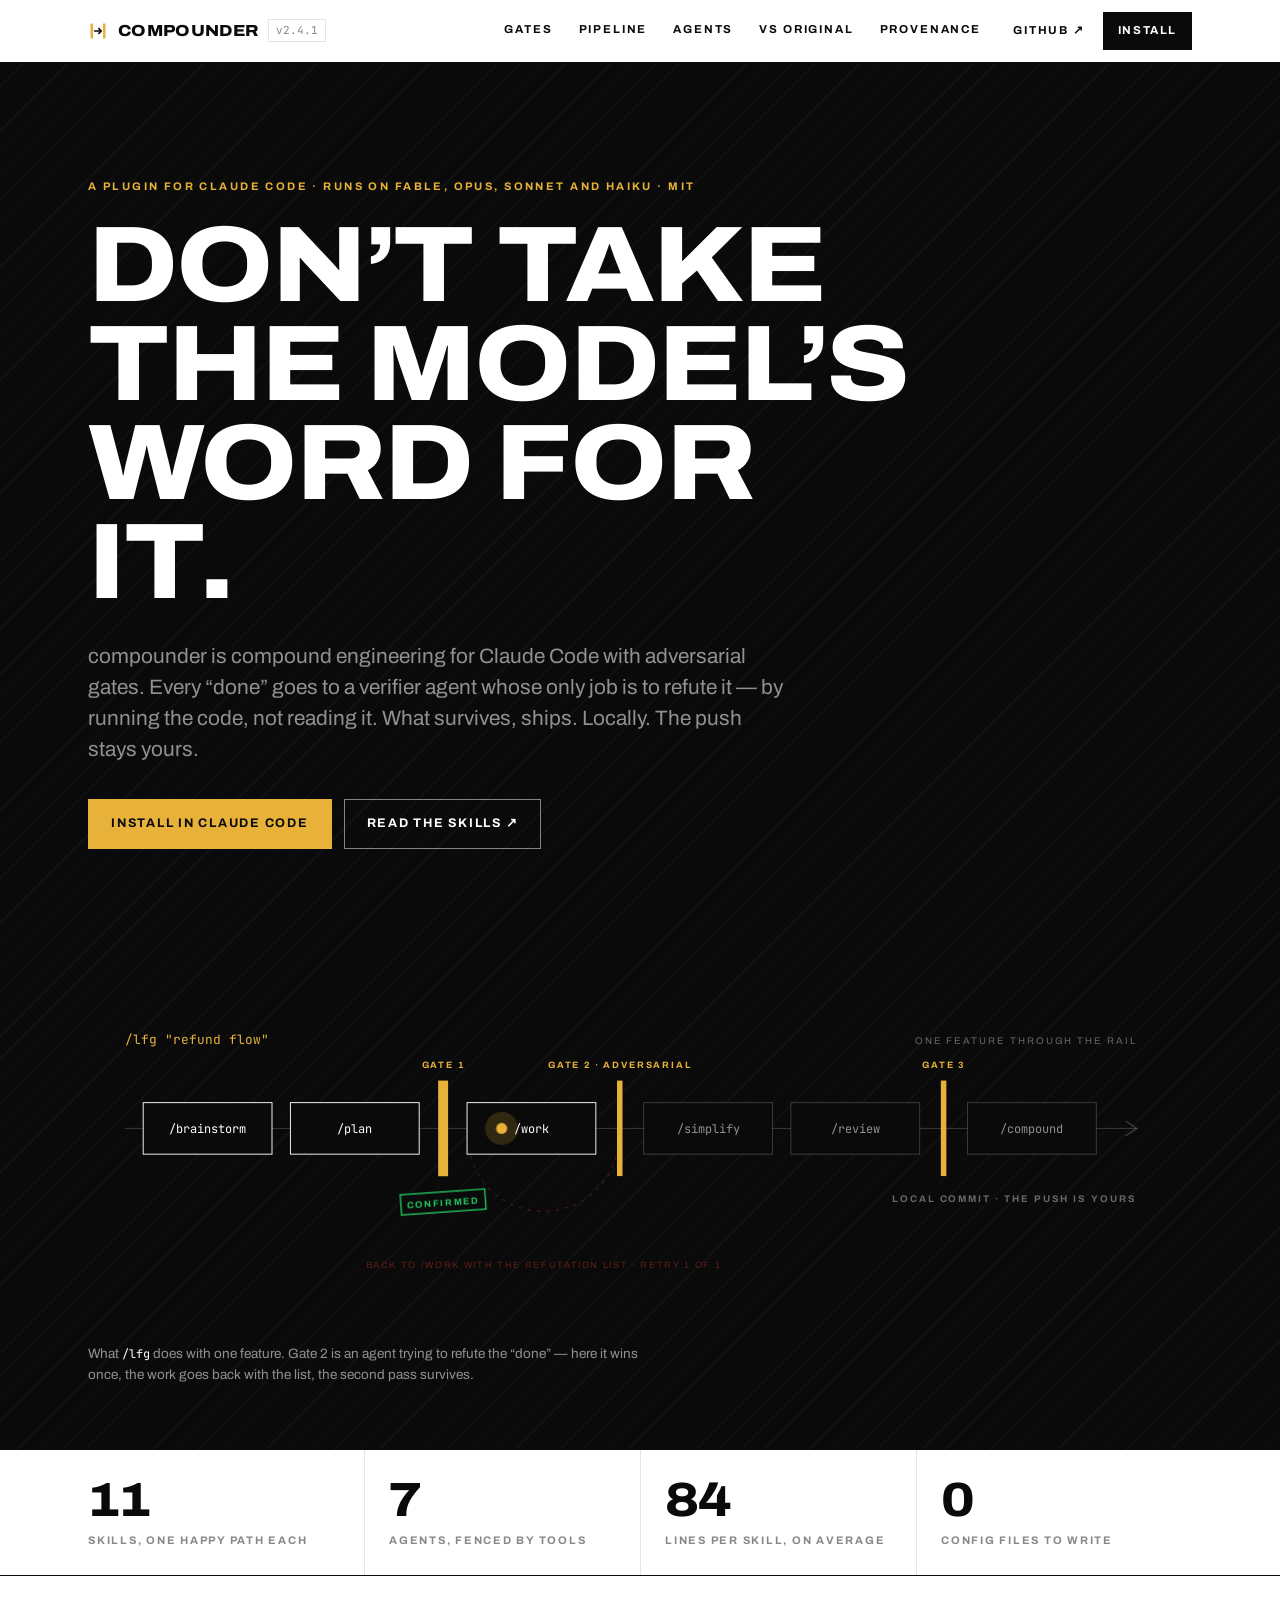
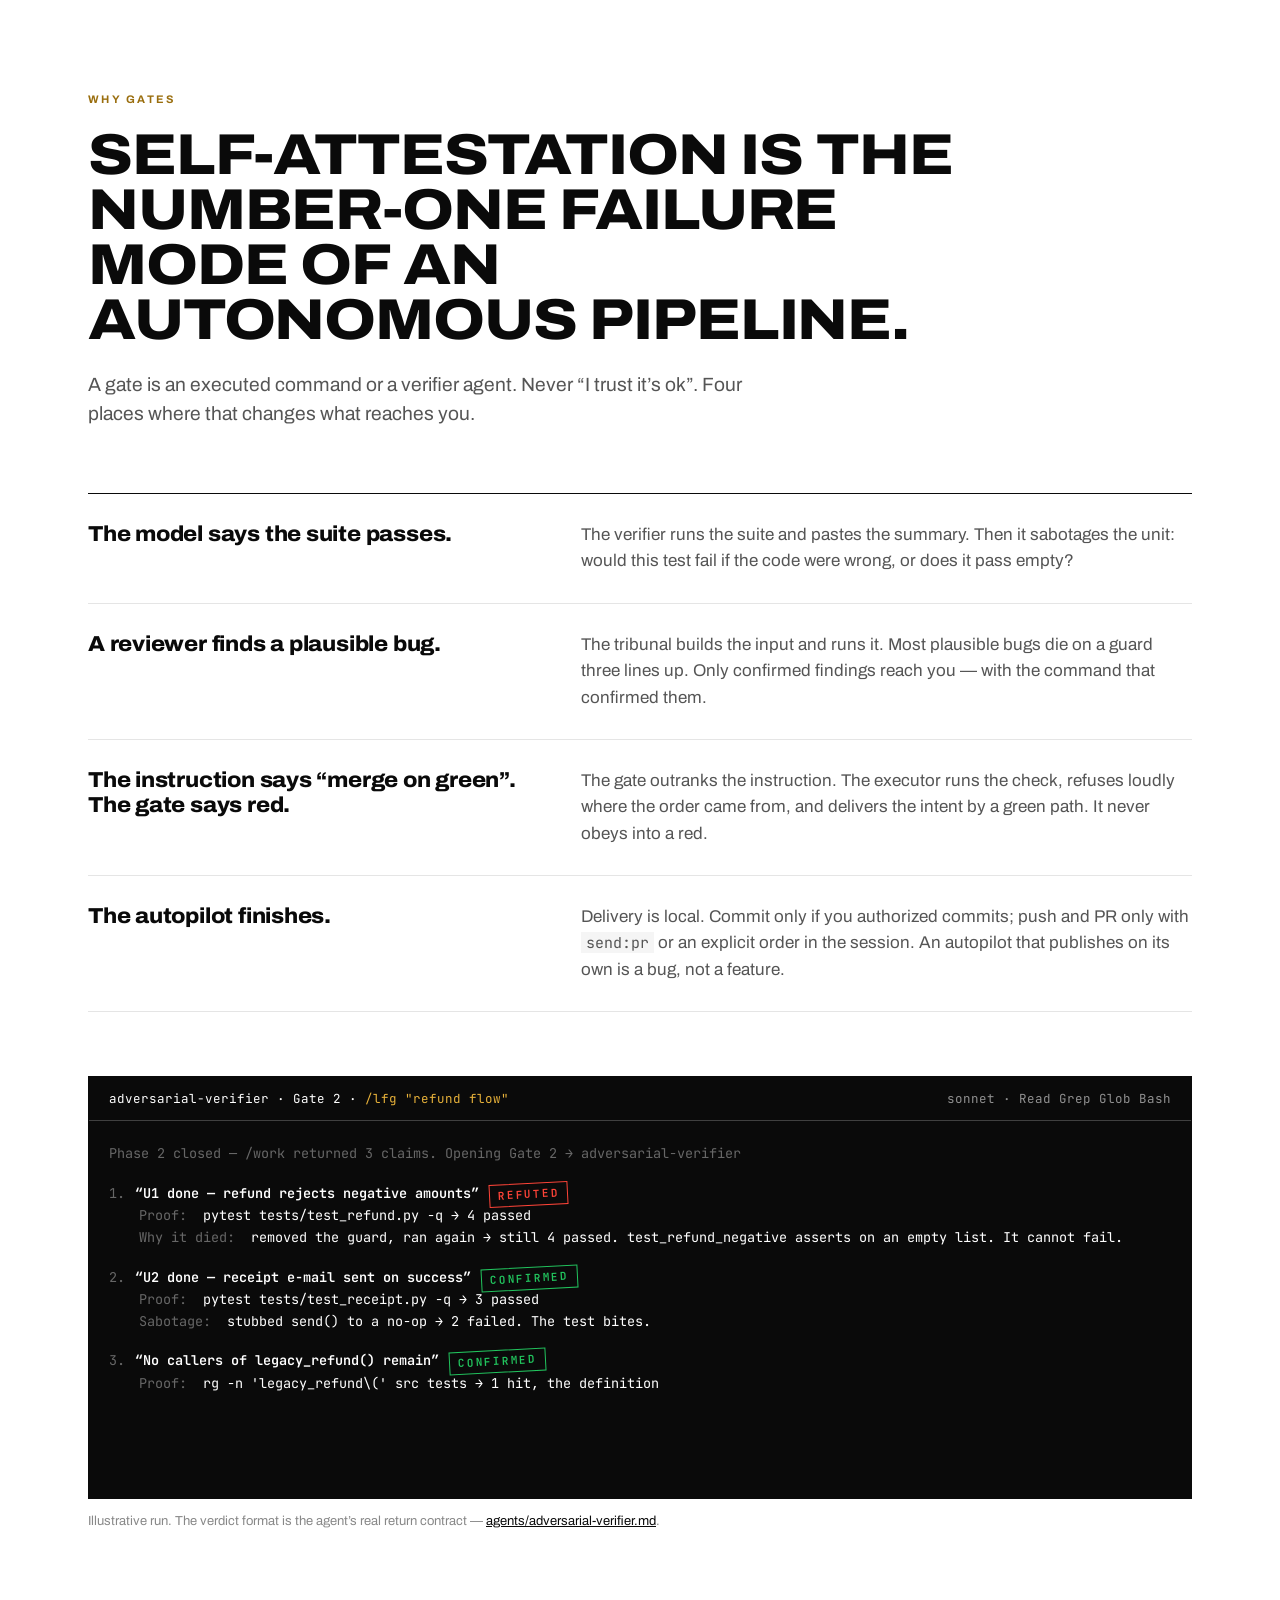
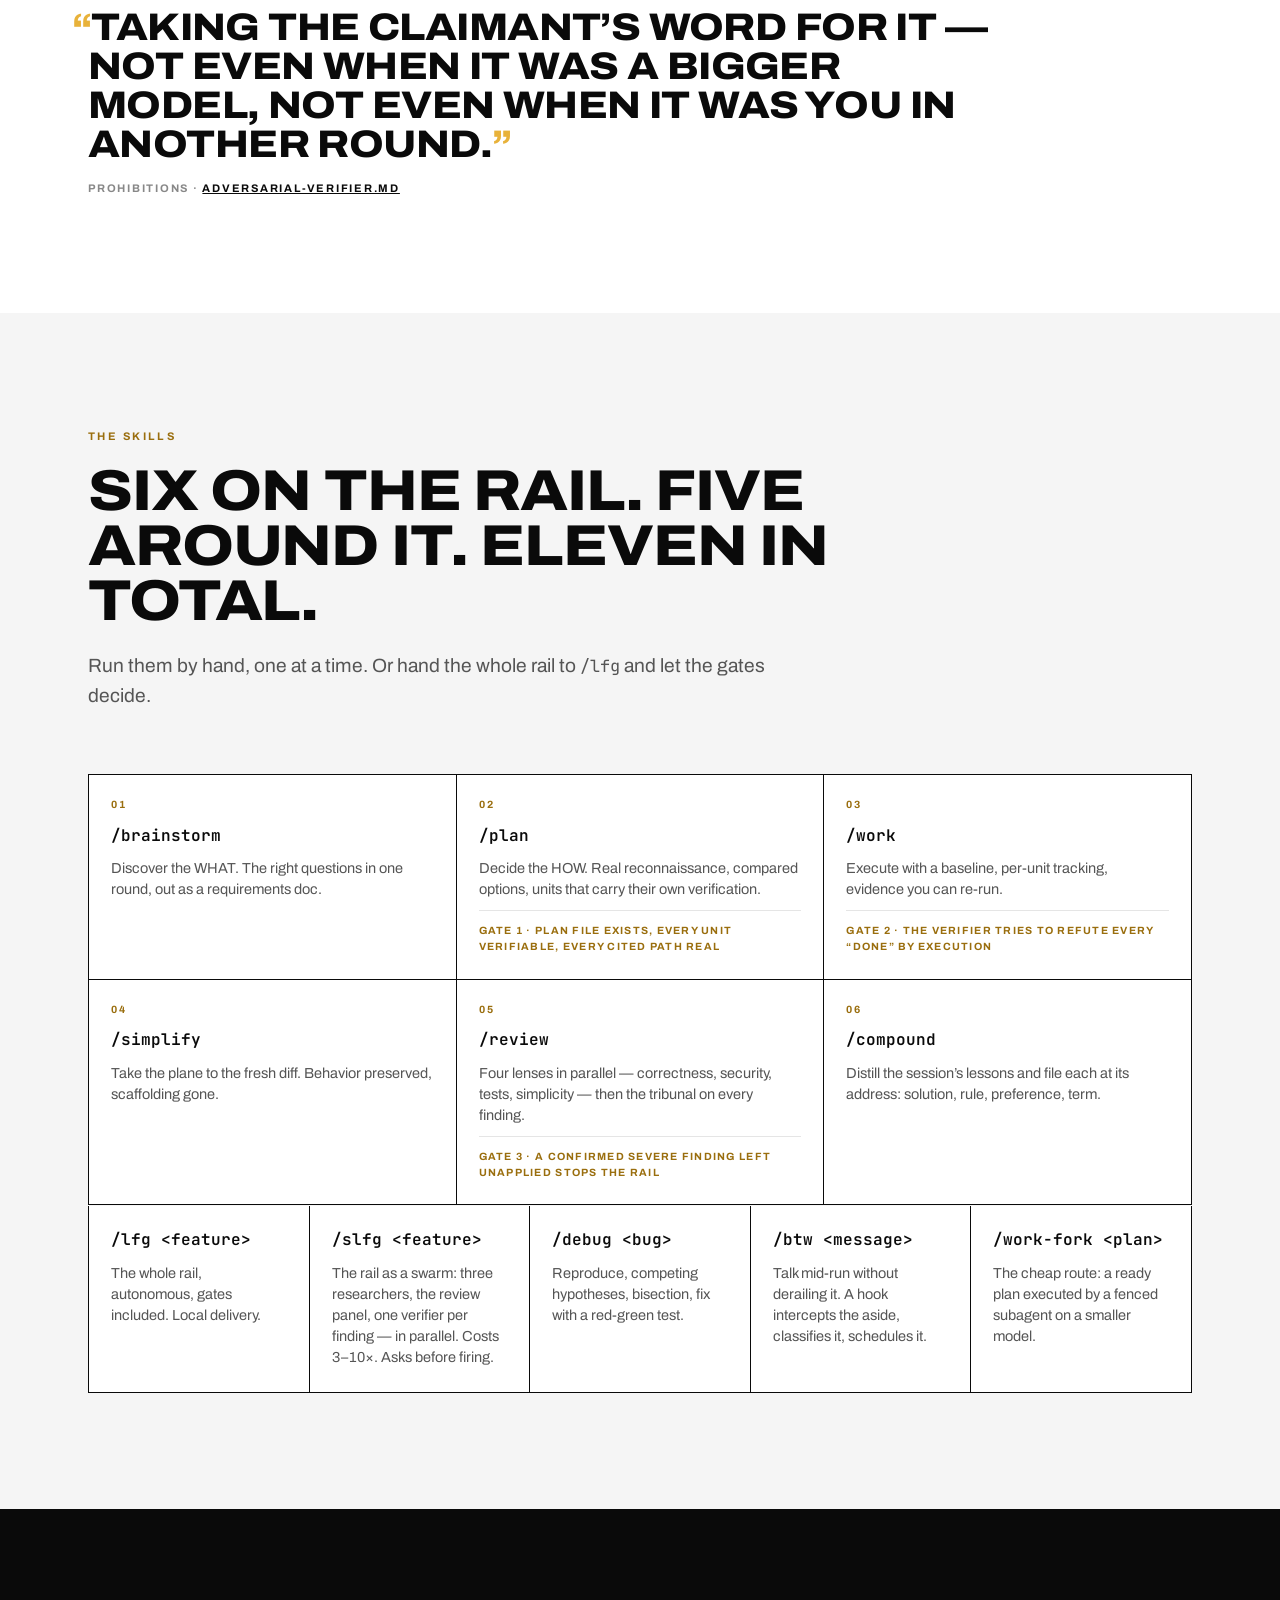
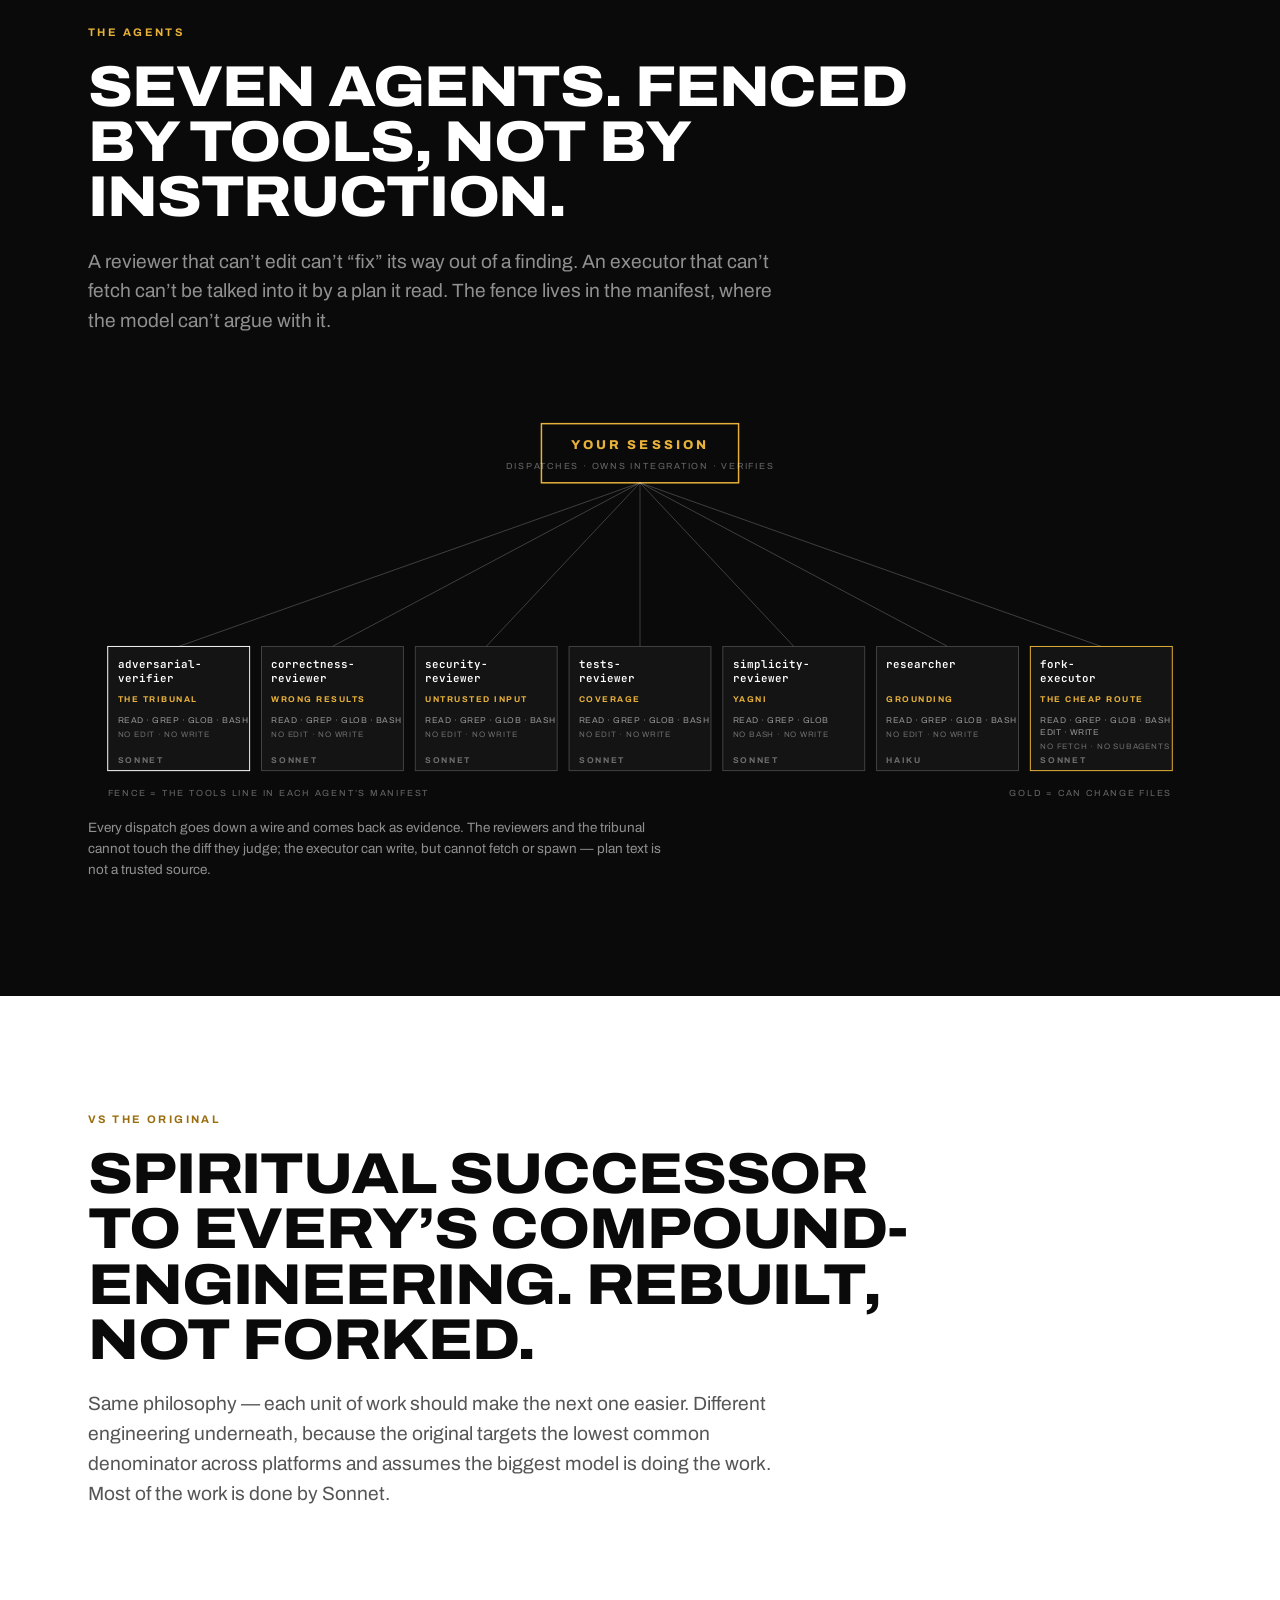
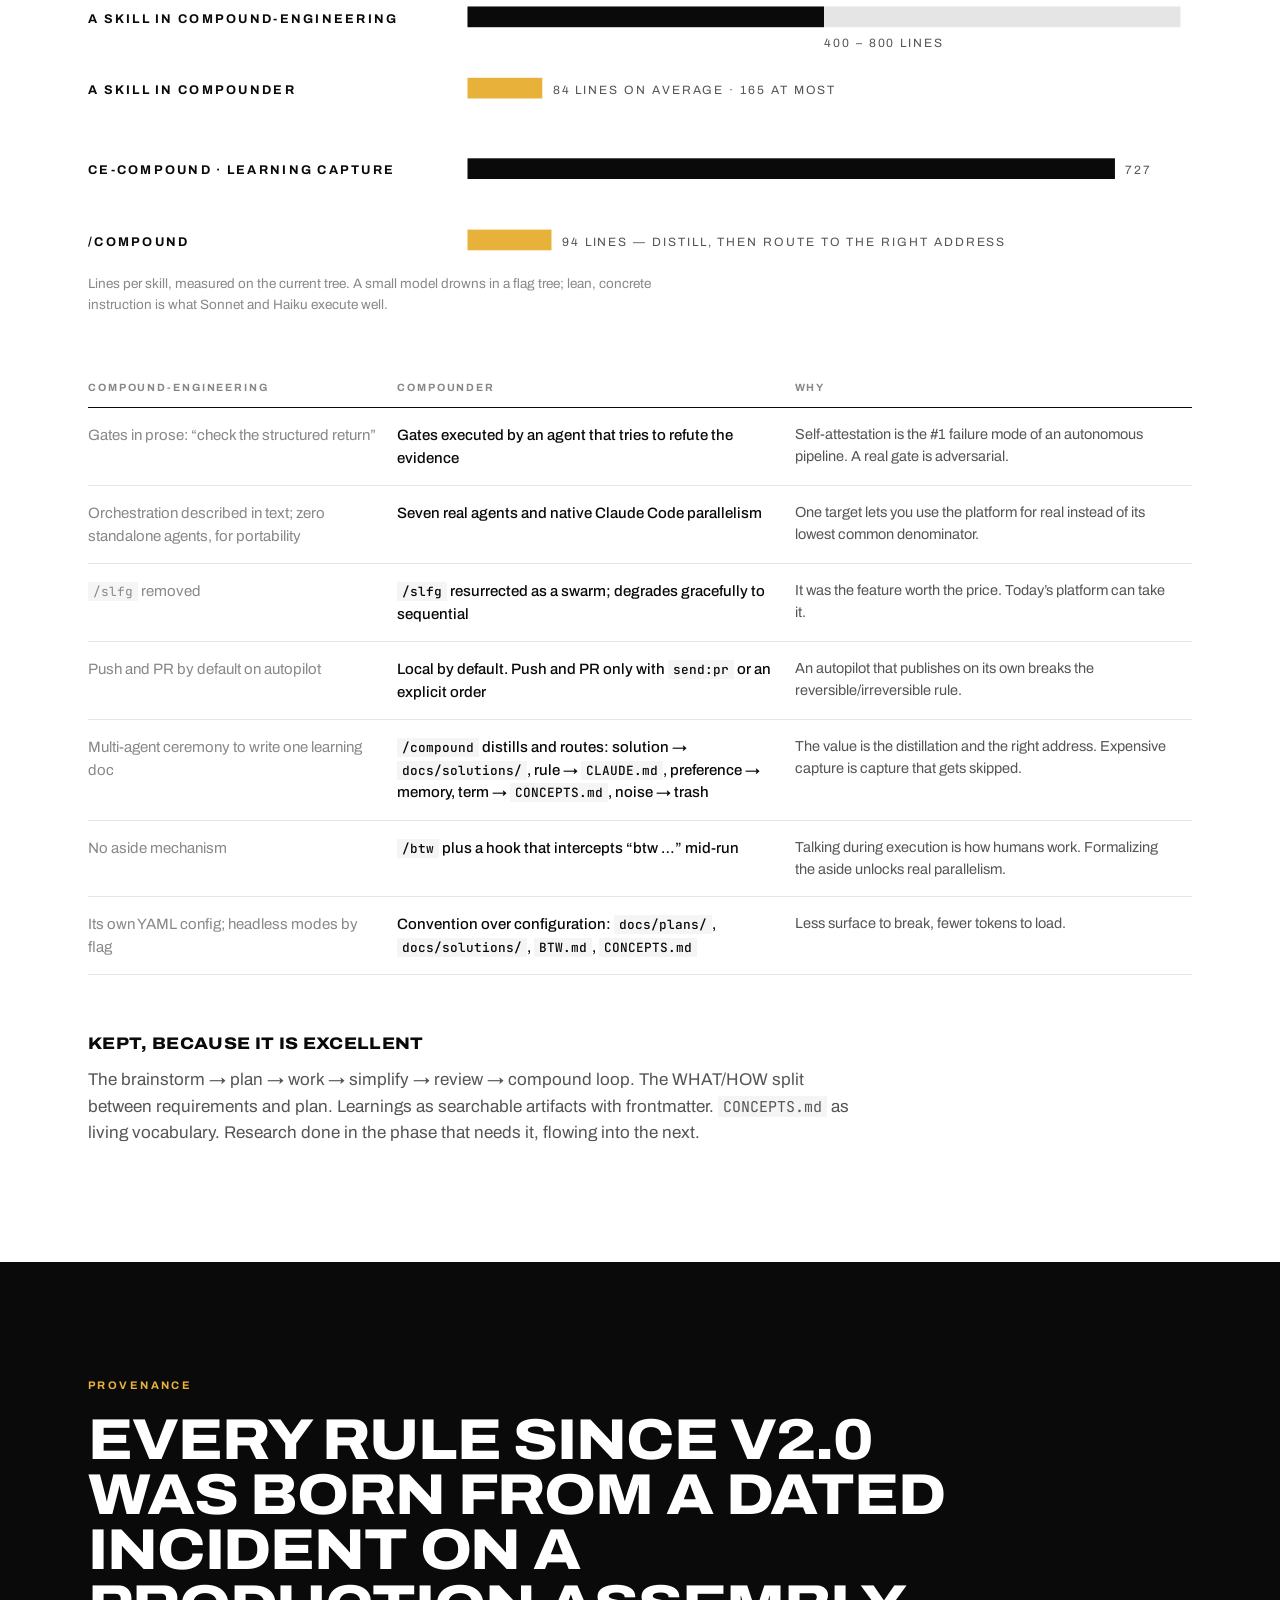
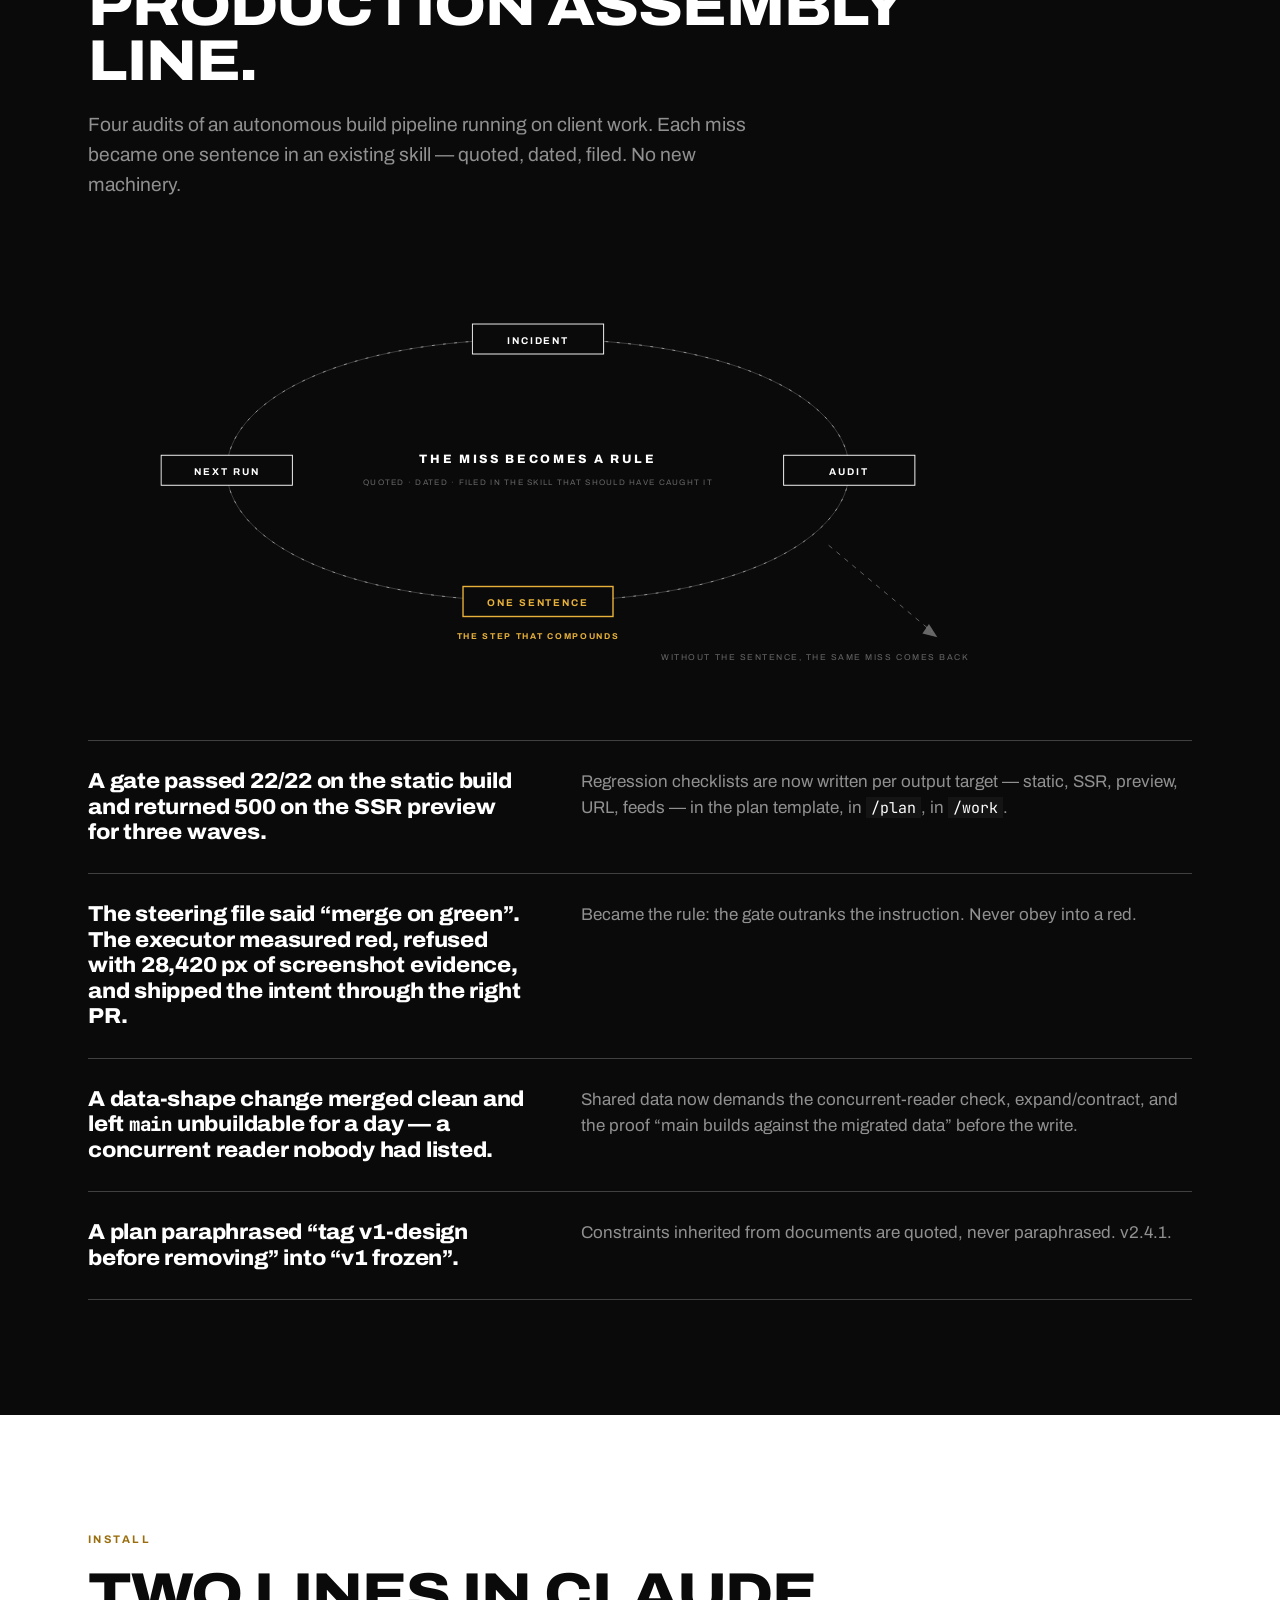
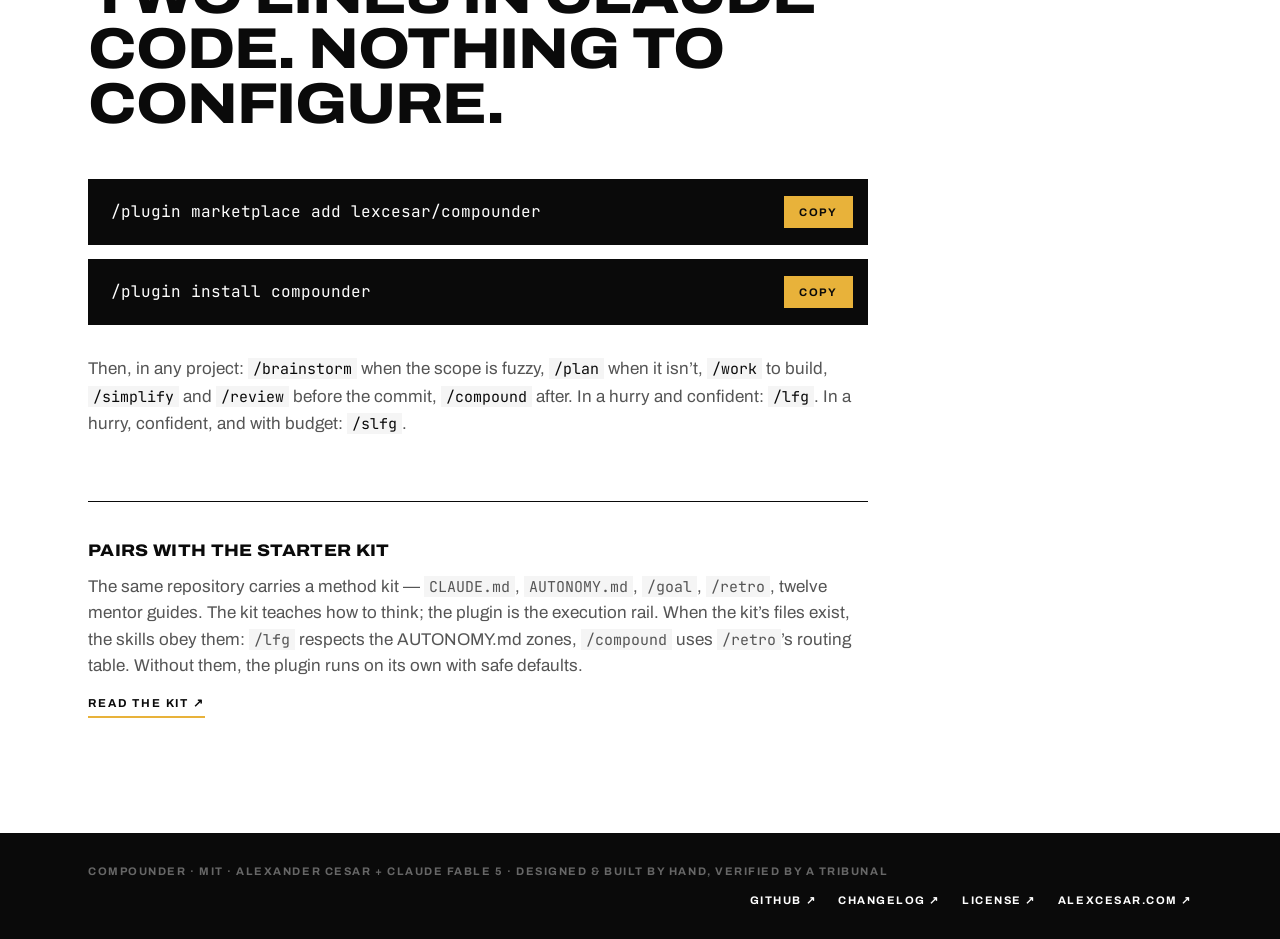
==== site/index.html @ e66ef158 "feat(site): redesign — black/white/gold, animated SVG diagrams, the loop-back as signature New direc" ====
<!doctype html>
<html lang="en">
<head>
<meta charset="utf-8">
<meta name="viewport" content="width=device-width, initial-scale=1">
<title>compounder — compound engineering for Claude Code, with adversarial gates</title>
<meta name="description" content="A Claude Code plugin: the brainstorm → plan → work → simplify → review → compound pipeline where every “done” is cross-examined by a verifier agent that runs the code instead of reading it. Local by default. MIT.">
<link rel="canonical" href="https://lexcesar.github.io/compounder/">
<meta property="og:type" content="website">
<meta property="og:site_name" content="compounder">
<meta property="og:title" content="compounder — don’t take the model’s word for it">
<meta property="og:description" content="Compound engineering for Claude Code with adversarial gates. 11 lean skills, 7 fenced agents, local delivery by default.">
<meta property="og:image" content="https://lexcesar.github.io/compounder/og.png">
<meta property="og:image:width" content="1200">
<meta property="og:image:height" content="630">
<meta property="og:url" content="https://lexcesar.github.io/compounder/">
<meta name="twitter:card" content="summary_large_image">
<meta name="theme-color" content="#0a0a0a">
<link rel="icon" href="favicon.svg" type="image/svg+xml">
<link rel="preconnect" href="https://fonts.googleapis.com">
<link rel="preconnect" href="https://fonts.gstatic.com" crossorigin>
<link href="https://fonts.googleapis.com/css2?family=Archivo:ital,wdth,wght@0,62..125,100..900;1,62..125,100..900&family=JetBrains+Mono:wght@400;600&display=swap" rel="stylesheet">
<link rel="stylesheet" href="style.css">
</head>
<body>
<a class="skip" href="#main">Skip to content</a>

<header class="nav">
	<div class="nav__inner">
		<a class="nav__brand" href="#top">
			<svg class="nav__mark" viewBox="0 0 24 24" aria-hidden="true"><rect x="3" y="3" width="3" height="18"/><rect x="18" y="3" width="3" height="18"/><path d="M8 12h8M13 9l3 3-3 3" fill="none" stroke="currentColor" stroke-width="2" stroke-linecap="round" stroke-linejoin="round"/></svg>
			compounder<span class="nav__version">v2.4.1</span>
		</a>
		<nav class="nav__links" aria-label="Sections">
			<a href="#gates">Gates</a>
			<a href="#pipeline">Pipeline</a>
			<a href="#agents">Agents</a>
			<a href="#compare">vs original</a>
			<a href="#provenance">Provenance</a>
		</nav>
		<div class="nav__actions">
			<a class="nav__github" href="https://github.com/lexcesar/compounder">GitHub ↗</a>
			<a class="btn btn--small" href="#install">Install</a>
		</div>
	</div>
</header>

<main id="main">

<section class="hero" id="top">
	<div class="hero__inner">
		<p class="eyebrow eyebrow--gold">A plugin for Claude Code · runs on Fable, Opus, Sonnet and Haiku · MIT</p>
		<h1 class="hero__title">Don’t take the model’s word for it.</h1>
		<p class="hero__lede">compounder is compound engineering for Claude Code with adversarial gates. Every “done” goes to a verifier agent whose only job is to refute it — by running the code, not reading it. What survives, ships. Locally. The push stays yours.</p>
		<div class="hero__actions">
			<a class="btn btn--gold" href="#install">Install in Claude Code</a>
			<a class="btn btn--outline" href="https://github.com/lexcesar/compounder/tree/main/compounder/skills">Read the skills ↗</a>
		</div>
	</div>

	<figure class="rail-wrap">
		<div class="rail-scroll">
			<svg class="rail" id="rail" viewBox="0 0 1200 440" role="img" aria-label="The /lfg rail: brainstorm, plan, gate 1, work, gate 2, simplify, review, gate 3, compound. A feature token is refuted at gate 2, sent back to work with the refutation list, confirmed on the second pass, and delivered as a local commit.">
				<defs>
					<path id="rail-track" d="M40,220 L578,220 C578,340 412,340 412,220 L1140,220"/>
				</defs>

				<text class="rail__cmd" x="40" y="128">/lfg "refund flow"</text>
				<text class="rail__legend" x="1140" y="128" text-anchor="end">ONE FEATURE THROUGH THE RAIL</text>

				<path class="rail__line" d="M40,220 L1140,220"/>
				<path class="rail__loop" d="M578,220 C578,340 412,340 412,220"/>
				<text class="rail__note rail__note--loop" x="495" y="372" text-anchor="middle">BACK TO /WORK WITH THE REFUTATION LIST · RETRY 1 OF 1</text>

				<g class="rail__phase" data-x="60"><rect x="60" y="192" width="140" height="56"/><text x="130" y="225" text-anchor="middle">/brainstorm</text></g>
				<g class="rail__phase" data-x="220"><rect x="220" y="192" width="140" height="56"/><text x="290" y="225" text-anchor="middle">/plan</text></g>
				<g class="rail__phase" data-x="412"><rect x="412" y="192" width="140" height="56"/><text x="482" y="225" text-anchor="middle">/work</text></g>
				<g class="rail__phase" data-x="604"><rect x="604" y="192" width="140" height="56"/><text x="674" y="225" text-anchor="middle">/simplify</text></g>
				<g class="rail__phase" data-x="764"><rect x="764" y="192" width="140" height="56"/><text x="834" y="225" text-anchor="middle">/review</text></g>
				<g class="rail__phase" data-x="956"><rect x="956" y="192" width="140" height="56"/><text x="1026" y="225" text-anchor="middle">/compound</text></g>

				<g class="rail__gate" data-gate="g1">
					<rect class="rail__bar" x="383" y="168" width="6" height="104"/>
					<text class="rail__gatelabel" x="386" y="154" text-anchor="middle">GATE 1</text>
					<g class="rail__stamp rail__stamp--ok" transform="translate(386,300) rotate(-4)"><rect x="-46" y="-11" width="92" height="22"/><text y="4" text-anchor="middle">CONFIRMED</text></g>
				</g>
				<g class="rail__gate" data-gate="g2">
					<rect class="rail__bar" x="575" y="168" width="6" height="104"/>
					<text class="rail__gatelabel" x="578" y="154" text-anchor="middle">GATE 2 · ADVERSARIAL</text>
					<g class="rail__stamp rail__stamp--refuted" transform="translate(578,300) rotate(-4)"><rect x="-40" y="-11" width="80" height="22"/><text y="4" text-anchor="middle">REFUTED</text></g>
					<g class="rail__stamp rail__stamp--ok" transform="translate(578,300) rotate(-4)"><rect x="-46" y="-11" width="92" height="22"/><text y="4" text-anchor="middle">CONFIRMED</text></g>
				</g>
				<g class="rail__gate" data-gate="g3">
					<rect class="rail__bar" x="927" y="168" width="6" height="104"/>
					<text class="rail__gatelabel" x="930" y="154" text-anchor="middle">GATE 3</text>
					<g class="rail__stamp rail__stamp--ok" transform="translate(930,300) rotate(-4)"><rect x="-46" y="-11" width="92" height="22"/><text y="4" text-anchor="middle">CONFIRMED</text></g>
				</g>

				<g class="rail__end">
					<path d="M1128,212 L1140,220 L1128,228"/>
					<text x="1140" y="300" text-anchor="end">LOCAL COMMIT · THE PUSH IS YOURS</text>
				</g>

				<g class="rail__dot" transform="translate(40,220)"><circle class="rail__glow" r="18"/><circle class="rail__core" r="6"/></g>
			</svg>
		</div>
		<figcaption class="rail__caption">What <code>/lfg</code> does with one feature. Gate 2 is an agent trying to refute the “done” — here it wins once, the work goes back with the list, the second pass survives.</figcaption>
	</figure>
</section>

<section class="strip">
	<dl class="stats">
		<div class="stats__cell"><dt>11</dt><dd>skills, one happy path each</dd></div>
		<div class="stats__cell"><dt>7</dt><dd>agents, fenced by tools</dd></div>
		<div class="stats__cell"><dt>84</dt><dd>lines per skill, on average</dd></div>
		<div class="stats__cell"><dt>0</dt><dd>config files to write</dd></div>
	</dl>
</section>

<section class="section" id="gates">
	<div class="section__inner">
		<p class="eyebrow" data-reveal>Why gates</p>
		<h2 class="section__title" data-reveal>Self-attestation is the number-one failure mode of an autonomous pipeline.</h2>
		<p class="section__lede" data-reveal>A gate is an executed command or a verifier agent. Never “I trust it’s ok”. Four places where that changes what reaches you.</p>

		<dl class="ledger" data-reveal>
			<div class="ledger__row">
				<dt class="ledger__claim">The model says the suite passes.</dt>
				<dd class="ledger__answer">The verifier runs the suite and pastes the summary. Then it sabotages the unit: would this test fail if the code were wrong, or does it pass empty?</dd>
			</div>
			<div class="ledger__row">
				<dt class="ledger__claim">A reviewer finds a plausible bug.</dt>
				<dd class="ledger__answer">The tribunal builds the input and runs it. Most plausible bugs die on a guard three lines up. Only confirmed findings reach you — with the command that confirmed them.</dd>
			</div>
			<div class="ledger__row">
				<dt class="ledger__claim">The instruction says “merge on green”. The gate says red.</dt>
				<dd class="ledger__answer">The gate outranks the instruction. The executor runs the check, refuses loudly where the order came from, and delivers the intent by a green path. It never obeys into a red.</dd>
			</div>
			<div class="ledger__row">
				<dt class="ledger__claim">The autopilot finishes.</dt>
				<dd class="ledger__answer">Delivery is local. Commit only if you authorized commits; push and PR only with <code>send:pr</code> or an explicit order in the session. An autopilot that publishes on its own is a bug, not a feature.</dd>
			</div>
		</dl>

		<figure class="plate" data-reveal>
			<figcaption class="plate__bar">
				<span class="plate__title">adversarial-verifier · Gate 2 · <span class="plate__cmd">/lfg "refund flow"</span></span>
				<span class="plate__meta">sonnet · Read Grep Glob Bash</span>
			</figcaption>
			<div class="tx" id="transcript">
				<p class="tx__line tx__line--dim">Phase 2 closed — /work returned 3 claims. Opening Gate 2 → adversarial-verifier</p>
				<div class="tx__item">
					<p class="tx__line tx__claim"><span class="tx__n">1.</span><span class="tx__text">“U1 done — refund rejects negative amounts”</span><span class="tx__verdict tx__verdict--refuted">Refuted</span></p>
					<p class="tx__line tx__proof"><span class="tx__key">Proof</span>pytest tests/test_refund.py -q → 4 passed</p>
					<p class="tx__line tx__proof"><span class="tx__key">Why it died</span>removed the guard, ran again → still 4 passed. test_refund_negative asserts on an empty list. It cannot fail.</p>
				</div>
				<div class="tx__item">
					<p class="tx__line tx__claim"><span class="tx__n">2.</span><span class="tx__text">“U2 done — receipt e-mail sent on success”</span><span class="tx__verdict tx__verdict--confirmed">Confirmed</span></p>
					<p class="tx__line tx__proof"><span class="tx__key">Proof</span>pytest tests/test_receipt.py -q → 3 passed</p>
					<p class="tx__line tx__proof"><span class="tx__key">Sabotage</span>stubbed send() to a no-op → 2 failed. The test bites.</p>
				</div>
				<div class="tx__item">
					<p class="tx__line tx__claim"><span class="tx__n">3.</span><span class="tx__text">“No callers of legacy_refund() remain”</span><span class="tx__verdict tx__verdict--confirmed">Confirmed</span></p>
					<p class="tx__line tx__proof"><span class="tx__key">Proof</span>rg -n 'legacy_refund\(' src tests → 1 hit, the definition</p>
				</div>
				<p class="tx__line tx__summary">SUMMARY: 2 confirmed, 1 refuted</p>
				<p class="tx__line tx__summary tx__line--dim">→ back to /work with the refutation list (retry 1 of 1)</p>
			</div>
			<button class="plate__replay" type="button" id="replay" hidden>Replay</button>
		</figure>
		<p class="plate__note" data-reveal>Illustrative run. The verdict format is the agent’s real return contract — <a href="https://github.com/lexcesar/compounder/blob/main/compounder/agents/adversarial-verifier.md">agents/adversarial-verifier.md</a>.</p>

		<blockquote class="quote" data-reveal>
			<p>Taking the claimant’s word for it — not even when it was a bigger model, not even when it was you in another round.</p>
			<cite>Prohibitions · <a href="https://github.com/lexcesar/compounder/blob/main/compounder/agents/adversarial-verifier.md">adversarial-verifier.md</a></cite>
		</blockquote>
	</div>
</section>

<section class="section section--tint" id="pipeline">
	<div class="section__inner">
		<p class="eyebrow" data-reveal>The skills</p>
		<h2 class="section__title" data-reveal>Six on the rail. Five around it. Eleven in total.</h2>
		<p class="section__lede" data-reveal>Run them by hand, one at a time. Or hand the whole rail to <code>/lfg</code> and let the gates decide.</p>

		<ol class="grid" data-reveal>
			<li class="grid__cell"><span class="grid__step">01</span><code class="grid__cmd">/brainstorm</code><p class="grid__role">Discover the WHAT. The right questions in one round, out as a requirements doc.</p></li>
			<li class="grid__cell"><span class="grid__step">02</span><code class="grid__cmd">/plan</code><p class="grid__role">Decide the HOW. Real reconnaissance, compared options, units that carry their own verification.</p><span class="grid__gate">Gate 1 · plan file exists, every unit verifiable, every cited path real</span></li>
			<li class="grid__cell"><span class="grid__step">03</span><code class="grid__cmd">/work</code><p class="grid__role">Execute with a baseline, per-unit tracking, evidence you can re-run.</p><span class="grid__gate">Gate 2 · the verifier tries to refute every “done” by execution</span></li>
			<li class="grid__cell"><span class="grid__step">04</span><code class="grid__cmd">/simplify</code><p class="grid__role">Take the plane to the fresh diff. Behavior preserved, scaffolding gone.</p></li>
			<li class="grid__cell"><span class="grid__step">05</span><code class="grid__cmd">/review</code><p class="grid__role">Four lenses in parallel — correctness, security, tests, simplicity — then the tribunal on every finding.</p><span class="grid__gate">Gate 3 · a confirmed severe finding left unapplied stops the rail</span></li>
			<li class="grid__cell"><span class="grid__step">06</span><code class="grid__cmd">/compound</code><p class="grid__role">Distill the session’s lessons and file each at its address: solution, rule, preference, term.</p></li>
		</ol>

		<ul class="grid grid--aside" data-reveal>
			<li class="grid__cell"><code class="grid__cmd">/lfg &lt;feature&gt;</code><p class="grid__role">The whole rail, autonomous, gates included. Local delivery.</p></li>
			<li class="grid__cell"><code class="grid__cmd">/slfg &lt;feature&gt;</code><p class="grid__role">The rail as a swarm: three researchers, the review panel, one verifier per finding — in parallel. Costs 3–10×. Asks before firing.</p></li>
			<li class="grid__cell"><code class="grid__cmd">/debug &lt;bug&gt;</code><p class="grid__role">Reproduce, competing hypotheses, bisection, fix with a red-green test.</p></li>
			<li class="grid__cell"><code class="grid__cmd">/btw &lt;message&gt;</code><p class="grid__role">Talk mid-run without derailing it. A hook intercepts the aside, classifies it, schedules it.</p></li>
			<li class="grid__cell"><code class="grid__cmd">/work-fork &lt;plan&gt;</code><p class="grid__role">The cheap route: a ready plan executed by a fenced subagent on a smaller model.</p></li>
		</ul>
	</div>
</section>

<section class="section section--panel" id="agents">
	<div class="section__inner">
		<p class="eyebrow eyebrow--gold" data-reveal>The agents</p>
		<h2 class="section__title" data-reveal>Seven agents. Fenced by tools, not by instruction.</h2>
		<p class="section__lede" data-reveal>A reviewer that can’t edit can’t “fix” its way out of a finding. An executor that can’t fetch can’t be talked into it by a plan it read. The fence lives in the manifest, where the model can’t argue with it.</p>

		<figure class="diagram" data-anim>
			<div class="diagram__scroll">
				<svg class="roster" viewBox="0 0 1120 410" role="img" aria-label="Your session dispatches to seven agents and owns the integration. Each agent carries a tool fence: the four reviewers and the verifier can read, grep, glob and run but not edit; the simplicity reviewer cannot run; the researcher runs on haiku; the fork-executor can edit and write but cannot fetch or spawn subagents.">
					<g class="roster__hub">
						<rect x="460" y="24" width="200" height="60"/>
						<text class="roster__hubname" x="560" y="50" text-anchor="middle">YOUR SESSION</text>
						<text class="roster__hubsub" x="560" y="70" text-anchor="middle">DISPATCHES · OWNS INTEGRATION · VERIFIES</text>
					</g>

					<path class="roster__wire" d="M560,84 L92,250" pathLength="1" style="--i:0"/>
					<path class="roster__wire" d="M560,84 L248,250" pathLength="1" style="--i:1"/>
					<path class="roster__wire" d="M560,84 L404,250" pathLength="1" style="--i:2"/>
					<path class="roster__wire" d="M560,84 L560,250" pathLength="1" style="--i:3"/>
					<path class="roster__wire" d="M560,84 L716,250" pathLength="1" style="--i:4"/>
					<path class="roster__wire" d="M560,84 L872,250" pathLength="1" style="--i:5"/>
					<path class="roster__wire" d="M560,84 L1028,250" pathLength="1" style="--i:6"/>

					<circle class="roster__pulse" r="4" style="offset-path:path('M560,84 L92,250');--i:0"/>
					<circle class="roster__pulse" r="4" style="offset-path:path('M560,84 L248,250');--i:1"/>
					<circle class="roster__pulse" r="4" style="offset-path:path('M560,84 L404,250');--i:2"/>
					<circle class="roster__pulse" r="4" style="offset-path:path('M560,84 L560,250');--i:3"/>
					<circle class="roster__pulse" r="4" style="offset-path:path('M560,84 L716,250');--i:4"/>
					<circle class="roster__pulse" r="4" style="offset-path:path('M560,84 L872,250');--i:5"/>
					<circle class="roster__pulse" r="4" style="offset-path:path('M560,84 L1028,250');--i:6"/>
					<circle class="roster__pulse roster__pulse--back" r="3" style="offset-path:path('M560,84 L92,250');--i:0"/>
					<circle class="roster__pulse roster__pulse--back" r="3" style="offset-path:path('M560,84 L248,250');--i:1"/>
					<circle class="roster__pulse roster__pulse--back" r="3" style="offset-path:path('M560,84 L404,250');--i:2"/>
					<circle class="roster__pulse roster__pulse--back" r="3" style="offset-path:path('M560,84 L560,250');--i:3"/>
					<circle class="roster__pulse roster__pulse--back" r="3" style="offset-path:path('M560,84 L716,250');--i:4"/>
					<circle class="roster__pulse roster__pulse--back" r="3" style="offset-path:path('M560,84 L872,250');--i:5"/>
					<circle class="roster__pulse roster__pulse--back" r="3" style="offset-path:path('M560,84 L1028,250');--i:6"/>

					<g class="roster__agent roster__agent--lead" style="--i:0">
						<rect x="20" y="250" width="144" height="126"/>
						<text class="roster__name" x="30" y="272">adversarial-</text>
						<text class="roster__name" x="30" y="286">verifier</text>
						<text class="roster__role" x="30" y="306">THE TRIBUNAL</text>
						<text class="roster__tools" x="30" y="328">READ · GREP · GLOB · BASH</text>
						<text class="roster__fence" x="30" y="342">NO EDIT · NO WRITE</text>
						<text class="roster__model" x="30" y="368">SONNET</text>
					</g>
					<g class="roster__agent" style="--i:1">
						<rect x="176" y="250" width="144" height="126"/>
						<text class="roster__name" x="186" y="272">correctness-</text>
						<text class="roster__name" x="186" y="286">reviewer</text>
						<text class="roster__role" x="186" y="306">WRONG RESULTS</text>
						<text class="roster__tools" x="186" y="328">READ · GREP · GLOB · BASH</text>
						<text class="roster__fence" x="186" y="342">NO EDIT · NO WRITE</text>
						<text class="roster__model" x="186" y="368">SONNET</text>
					</g>
					<g class="roster__agent" style="--i:2">
						<rect x="332" y="250" width="144" height="126"/>
						<text class="roster__name" x="342" y="272">security-</text>
						<text class="roster__name" x="342" y="286">reviewer</text>
						<text class="roster__role" x="342" y="306">UNTRUSTED INPUT</text>
						<text class="roster__tools" x="342" y="328">READ · GREP · GLOB · BASH</text>
						<text class="roster__fence" x="342" y="342">NO EDIT · NO WRITE</text>
						<text class="roster__model" x="342" y="368">SONNET</text>
					</g>
					<g class="roster__agent" style="--i:3">
						<rect x="488" y="250" width="144" height="126"/>
						<text class="roster__name" x="498" y="272">tests-</text>
						<text class="roster__name" x="498" y="286">reviewer</text>
						<text class="roster__role" x="498" y="306">COVERAGE</text>
						<text class="roster__tools" x="498" y="328">READ · GREP · GLOB · BASH</text>
						<text class="roster__fence" x="498" y="342">NO EDIT · NO WRITE</text>
						<text class="roster__model" x="498" y="368">SONNET</text>
					</g>
					<g class="roster__agent" style="--i:4">
						<rect x="644" y="250" width="144" height="126"/>
						<text class="roster__name" x="654" y="272">simplicity-</text>
						<text class="roster__name" x="654" y="286">reviewer</text>
						<text class="roster__role" x="654" y="306">YAGNI</text>
						<text class="roster__tools" x="654" y="328">READ · GREP · GLOB</text>
						<text class="roster__fence" x="654" y="342">NO BASH · NO WRITE</text>
						<text class="roster__model" x="654" y="368">SONNET</text>
					</g>
					<g class="roster__agent" style="--i:5">
						<rect x="800" y="250" width="144" height="126"/>
						<text class="roster__name" x="810" y="272">researcher</text>
						<text class="roster__role" x="810" y="306">GROUNDING</text>
						<text class="roster__tools" x="810" y="328">READ · GREP · GLOB · BASH</text>
						<text class="roster__fence" x="810" y="342">NO EDIT · NO WRITE</text>
						<text class="roster__model" x="810" y="368">HAIKU</text>
					</g>
					<g class="roster__agent roster__agent--writer" style="--i:6">
						<rect x="956" y="250" width="144" height="126"/>
						<text class="roster__name" x="966" y="272">fork-</text>
						<text class="roster__name" x="966" y="286">executor</text>
						<text class="roster__role" x="966" y="306">THE CHEAP ROUTE</text>
						<text class="roster__tools" x="966" y="328">READ · GREP · GLOB · BASH</text>
						<text class="roster__tools" x="966" y="340">EDIT · WRITE</text>
						<text class="roster__fence" x="966" y="354">NO FETCH · NO SUBAGENTS</text>
						<text class="roster__model" x="966" y="368">SONNET</text>
					</g>

					<text class="roster__foot" x="20" y="402">FENCE = THE TOOLS LINE IN EACH AGENT’S MANIFEST</text>
					<text class="roster__foot" x="1100" y="402" text-anchor="end">GOLD = CAN CHANGE FILES</text>
				</svg>
			</div>
			<figcaption class="diagram__caption">Every dispatch goes down a wire and comes back as evidence. The reviewers and the tribunal cannot touch the diff they judge; the executor can write, but cannot fetch or spawn — plan text is not a trusted source.</figcaption>
		</figure>
	</div>
</section>

<section class="section" id="compare">
	<div class="section__inner">
		<p class="eyebrow" data-reveal>vs the original</p>
		<h2 class="section__title" data-reveal>Spiritual successor to Every’s compound-engineering. Rebuilt, not forked.</h2>
		<p class="section__lede" data-reveal>Same philosophy — each unit of work should make the next one easier. Different engineering underneath, because the original targets the lowest common denominator across platforms and assumes the biggest model is doing the work. Most of the work is done by Sonnet.</p>

		<figure class="diagram diagram--paper" data-anim>
			<svg class="bars" viewBox="0 0 960 250" role="img" aria-label="Skill length in lines. A compound-engineering skill: 400 to 800 lines. A compounder skill: 84 lines on average, 165 at most. The original learning-capture skill: 727 lines. compounder's /compound: 94 lines.">
				<text class="bars__label" x="0" y="44">A SKILL IN COMPOUND-ENGINEERING</text>
				<rect class="bars__bar bars__bar--range" x="330" y="30" width="620" height="18" style="--i:0"/>
				<rect class="bars__bar bars__bar--ink" x="330" y="30" width="310" height="18" style="--i:0"/>
				<text class="bars__value" x="640" y="65">400 – 800 LINES</text>

				<text class="bars__label" x="0" y="106">A SKILL IN COMPOUNDER</text>
				<rect class="bars__bar bars__bar--gold" x="330" y="92" width="65" height="18" style="--i:1"/>
				<text class="bars__value" x="404" y="106">84 LINES ON AVERAGE · 165 AT MOST</text>

				<text class="bars__label" x="0" y="176">CE-COMPOUND · LEARNING CAPTURE</text>
				<rect class="bars__bar bars__bar--ink" x="330" y="162" width="563" height="18" style="--i:2"/>
				<text class="bars__value" x="902" y="176">727</text>

				<text class="bars__label" x="0" y="238">/COMPOUND</text>
				<rect class="bars__bar bars__bar--gold" x="330" y="224" width="73" height="18" style="--i:3"/>
				<text class="bars__value" x="412" y="238">94 LINES — DISTILL, THEN ROUTE TO THE RIGHT ADDRESS</text>
			</svg>
			<figcaption class="diagram__caption">Lines per skill, measured on the current tree. A small model drowns in a flag tree; lean, concrete instruction is what Sonnet and Haiku execute well.</figcaption>
		</figure>

		<div class="compare-wrap" data-reveal>
			<table class="compare">
				<thead>
					<tr><th scope="col">compound-engineering</th><th scope="col">compounder</th><th scope="col">Why</th></tr>
				</thead>
				<tbody>
					<tr>
						<td>Gates in prose: “check the structured return”</td>
						<td>Gates executed by an agent that tries to refute the evidence</td>
						<td>Self-attestation is the #1 failure mode of an autonomous pipeline. A real gate is adversarial.</td>
					</tr>
					<tr>
						<td>Orchestration described in text; zero standalone agents, for portability</td>
						<td>Seven real agents and native Claude Code parallelism</td>
						<td>One target lets you use the platform for real instead of its lowest common denominator.</td>
					</tr>
					<tr>
						<td><code>/slfg</code> removed</td>
						<td><code>/slfg</code> resurrected as a swarm; degrades gracefully to sequential</td>
						<td>It was the feature worth the price. Today’s platform can take it.</td>
					</tr>
					<tr>
						<td>Push and PR by default on autopilot</td>
						<td>Local by default. Push and PR only with <code>send:pr</code> or an explicit order</td>
						<td>An autopilot that publishes on its own breaks the reversible/irreversible rule.</td>
					</tr>
					<tr>
						<td>Multi-agent ceremony to write one learning doc</td>
						<td><code>/compound</code> distills and routes: solution → <code>docs/solutions/</code>, rule → <code>CLAUDE.md</code>, preference → memory, term → <code>CONCEPTS.md</code>, noise → trash</td>
						<td>The value is the distillation and the right address. Expensive capture is capture that gets skipped.</td>
					</tr>
					<tr>
						<td>No aside mechanism</td>
						<td><code>/btw</code> plus a hook that intercepts “btw …” mid-run</td>
						<td>Talking during execution is how humans work. Formalizing the aside unlocks real parallelism.</td>
					</tr>
					<tr>
						<td>Its own YAML config; headless modes by flag</td>
						<td>Convention over configuration: <code>docs/plans/</code>, <code>docs/solutions/</code>, <code>BTW.md</code>, <code>CONCEPTS.md</code></td>
						<td>Less surface to break, fewer tokens to load.</td>
					</tr>
				</tbody>
			</table>
		</div>

		<div class="kept" data-reveal>
			<h3 class="kept__title">Kept, because it is excellent</h3>
			<p class="kept__body">The brainstorm → plan → work → simplify → review → compound loop. The WHAT/HOW split between requirements and plan. Learnings as searchable artifacts with frontmatter. <code>CONCEPTS.md</code> as living vocabulary. Research done in the phase that needs it, flowing into the next.</p>
		</div>
	</div>
</section>

<section class="section section--panel" id="provenance">
	<div class="section__inner">
		<p class="eyebrow eyebrow--gold" data-reveal>Provenance</p>
		<h2 class="section__title" data-reveal>Every rule since v2.0 was born from a dated incident on a production assembly line.</h2>
		<p class="section__lede" data-reveal>Four audits of an autonomous build pipeline running on client work. Each miss became one sentence in an existing skill — quoted, dated, filed. No new machinery.</p>

		<div class="prov">
			<figure class="diagram diagram--loop" data-anim>
				<svg class="loop" viewBox="0 0 960 440" role="img" aria-label="The loop: an incident in production, an audit, one sentence added to an existing skill, and the next run — which misses less. Without the sentence, the same miss comes back.">
					<path class="loop__track" d="M480,80 C700,80 812,150 812,220 C812,290 700,360 480,360 C260,360 148,290 148,220 C148,150 260,80 480,80 Z"/>
					<path class="loop__dash" d="M480,80 C700,80 812,150 812,220 C812,290 700,360 480,360 C260,360 148,290 148,220 C148,150 260,80 480,80 Z"/>
					<circle class="loop__dot" r="5" style="offset-path:path('M480,80 C700,80 812,150 812,220 C812,290 700,360 480,360 C260,360 148,290 148,220 C148,150 260,80 480,80 Z')"/>

					<path class="loop__exit" d="M790,300 L900,392"/>
					<path class="loop__exithead" d="M906,398 L890,394 L897,384 Z"/>
					<text class="loop__exitlabel" x="940" y="422" text-anchor="end">WITHOUT THE SENTENCE, THE SAME MISS COMES BACK</text>

					<g class="loop__station" style="--i:0"><rect x="410" y="64" width="140" height="32"/><text x="480" y="85" text-anchor="middle">INCIDENT</text></g>
					<g class="loop__station" style="--i:1"><rect x="742" y="204" width="140" height="32"/><text x="812" y="225" text-anchor="middle">AUDIT</text></g>
					<g class="loop__station loop__station--key" style="--i:2"><rect x="400" y="344" width="160" height="32"/><text x="480" y="365" text-anchor="middle">ONE SENTENCE</text></g>
					<g class="loop__station" style="--i:3"><rect x="78" y="204" width="140" height="32"/><text x="148" y="225" text-anchor="middle">NEXT RUN</text></g>

					<text class="loop__center" x="480" y="212" text-anchor="middle">THE MISS BECOMES A RULE</text>
					<text class="loop__centersub" x="480" y="236" text-anchor="middle">QUOTED · DATED · FILED IN THE SKILL THAT SHOULD HAVE CAUGHT IT</text>
					<text class="loop__keynote" x="480" y="400" text-anchor="middle">THE STEP THAT COMPOUNDS</text>
				</svg>
			</figure>

			<dl class="ledger ledger--panel" data-reveal>
				<div class="ledger__row">
					<dt class="ledger__claim">A gate passed 22/22 on the static build and returned 500 on the SSR preview for three waves.</dt>
					<dd class="ledger__answer">Regression checklists are now written per output target — static, SSR, preview, URL, feeds — in the plan template, in <code>/plan</code>, in <code>/work</code>.</dd>
				</div>
				<div class="ledger__row">
					<dt class="ledger__claim">The steering file said “merge on green”. The executor measured red, refused with 28,420 px of screenshot evidence, and shipped the intent through the right PR.</dt>
					<dd class="ledger__answer">Became the rule: the gate outranks the instruction. Never obey into a red.</dd>
				</div>
				<div class="ledger__row">
					<dt class="ledger__claim">A data-shape change merged clean and left <code>main</code> unbuildable for a day — a concurrent reader nobody had listed.</dt>
					<dd class="ledger__answer">Shared data now demands the concurrent-reader check, expand/contract, and the proof “main builds against the migrated data” before the write.</dd>
				</div>
				<div class="ledger__row">
					<dt class="ledger__claim">A plan paraphrased “tag v1-design before removing” into “v1 frozen”.</dt>
					<dd class="ledger__answer">Constraints inherited from documents are quoted, never paraphrased. v2.4.1.</dd>
				</div>
			</dl>
		</div>
	</div>
</section>

<section class="section" id="install">
	<div class="section__inner">
		<p class="eyebrow" data-reveal>Install</p>
		<h2 class="section__title" data-reveal>Two lines in Claude Code. Nothing to configure.</h2>

		<div class="cmd" data-reveal>
			<code class="cmd__text" id="cmd-1">/plugin marketplace add lexcesar/compounder</code>
			<button class="cmd__copy" type="button" data-copy="cmd-1">Copy</button>
		</div>
		<div class="cmd" data-reveal>
			<code class="cmd__text" id="cmd-2">/plugin install compounder</code>
			<button class="cmd__copy" type="button" data-copy="cmd-2">Copy</button>
		</div>

		<p class="install__then" data-reveal>Then, in any project: <code>/brainstorm</code> when the scope is fuzzy, <code>/plan</code> when it isn’t, <code>/work</code> to build, <code>/simplify</code> and <code>/review</code> before the commit, <code>/compound</code> after. In a hurry and confident: <code>/lfg</code>. In a hurry, confident, and with budget: <code>/slfg</code>.</p>

		<div class="install__aside" data-reveal>
			<h3 class="install__asidetitle">Pairs with the starter kit</h3>
			<p class="install__asidebody">The same repository carries a method kit — <code>CLAUDE.md</code>, <code>AUTONOMY.md</code>, <code>/goal</code>, <code>/retro</code>, twelve mentor guides. The kit teaches how to think; the plugin is the execution rail. When the kit’s files exist, the skills obey them: <code>/lfg</code> respects the AUTONOMY.md zones, <code>/compound</code> uses <code>/retro</code>’s routing table. Without them, the plugin runs on its own with safe defaults.</p>
			<a class="install__asidelink" href="https://github.com/lexcesar/compounder#readme">Read the kit ↗</a>
		</div>
	</div>
</section>

</main>

<footer class="footer">
	<div class="footer__inner">
		<p class="footer__line">compounder · MIT · Alexander Cesar + Claude Fable 5 · designed &amp; built by hand, verified by a tribunal</p>
		<nav class="footer__links" aria-label="Footer">
			<a href="https://github.com/lexcesar/compounder">GitHub ↗</a>
			<a href="https://github.com/lexcesar/compounder/commits/main">Changelog ↗</a>
			<a href="https://github.com/lexcesar/compounder/blob/main/LICENSE">License ↗</a>
			<a href="https://alexcesar.com">alexcesar.com ↗</a>
		</nav>
	</div>
</footer>

<script src="main.js" defer></script>
</body>
</html>
---- site/style.css ----
/* compounder — landing
   Palette → roles → components. Components reference role tokens only. */

:root {
	--color-white: #ffffff;
	--color-black: #0a0a0a;
	--color-graphite: #141414;
	--color-gold: #e8b23a;
	--color-gold-ink: #9a6e0e;
	--color-green: #22c55e;
	--color-green-ink: #15803d;
	--color-red: #ff4438;
	--color-red-ink: #c8102e;
	--color-gray-1: #555555;
	--color-gray-2: #888888;
	--color-gray-3: #e5e5e5;
	--color-gray-4: #f5f5f5;

	/* roles */
	--paper: var(--color-white);
	--paper-tint: var(--color-gray-4);
	--ink: var(--color-black);
	--panel: var(--color-black);
	--panel-2: var(--color-graphite);
	--panel-text: var(--color-white);
	--accent: var(--color-gold-ink);
	--accent-bright: var(--color-gold);
	--line: var(--color-black);
	--line-light: var(--color-gray-3);
	--line-dark: rgba(255, 255, 255, 0.22);
	--muted-1: var(--color-gray-1);
	--muted-2: var(--color-gray-2);
	--muted-dark: rgba(255, 255, 255, 0.55);
	--muted-dark-2: rgba(255, 255, 255, 0.38);
	--confirm: var(--color-green);
	--confirm-ink: var(--color-green-ink);
	--refute: var(--color-red);
	--refute-ink: var(--color-red-ink);

	--font-display: "Archivo", "Helvetica Neue", Arial, sans-serif;
	--font-body: "Archivo", "Helvetica Neue", Arial, sans-serif;
	--font-mono: "JetBrains Mono", ui-monospace, "SF Mono", Menlo, Consolas, monospace;

	--ease: cubic-bezier(0.19, 1, 0.22, 1);
	--max: 1200px;
	--gutter: clamp(20px, 4.5vw, 48px);
	--sect: clamp(72px, 9vw, 140px);
}

*, *::before, *::after { box-sizing: border-box; }

html { scroll-behavior: smooth; -webkit-text-size-adjust: 100%; }

body {
	margin: 0;
	background: var(--paper);
	color: var(--ink);
	font-family: var(--font-body);
	font-size: 17px;
	line-height: 1.55;
}

h1, h2, h3, p, dl, dd, dt, ol, ul, figure, blockquote { margin: 0; }
a { color: inherit; }
code { font-family: var(--font-mono); font-size: 0.88em; }
svg text { font-family: var(--font-body); }

:focus-visible { outline: 2px solid var(--accent-bright); outline-offset: 3px; }

.skip {
	position: absolute; left: 8px; top: -60px;
	padding: 8px 12px; background: var(--ink); color: var(--paper);
	z-index: 100;
}
.skip:focus { top: 8px; }

/* ---------- type roles ---------- */

.eyebrow {
	font-size: 11px; font-weight: 700; letter-spacing: 0.22em; text-transform: uppercase;
	color: var(--accent);
}
.eyebrow--gold { color: var(--accent-bright); }

.section__title {
	font-family: var(--font-display);
	font-weight: 800; font-stretch: 112%; text-transform: uppercase;
	font-size: clamp(1.9rem, 4.6vw, 3.6rem);
	line-height: 0.96; letter-spacing: -0.02em;
	max-width: 22ch;
	margin-top: 18px;
}
.section__lede {
	font-size: clamp(1.05rem, 1.5vw, 1.2rem); line-height: 1.55;
	color: var(--muted-1); max-width: 64ch; margin-top: 22px;
}
.section--panel .section__lede { color: var(--muted-dark); }

/* ---------- buttons ---------- */

.btn {
	display: inline-flex; align-items: center; gap: 8px;
	padding: 14px 22px;
	background: var(--ink); color: var(--paper);
	font-weight: 700; font-size: 12.5px; letter-spacing: 0.14em; text-transform: uppercase;
	text-decoration: none; border: 1.5px solid var(--ink);
	transition: transform 0.5s var(--ease), background 0.2s ease, color 0.2s ease;
}
.btn:hover { transform: translateY(-2px); }
.btn:active { transform: translateY(0); }
.btn--small { padding: 9px 14px; font-size: 11.5px; }
.btn--gold { background: var(--accent-bright); color: var(--ink); border-color: var(--accent-bright); }
.btn--gold:hover { background: var(--paper); border-color: var(--paper); }
.btn--outline { background: transparent; color: var(--paper); border-color: rgba(255,255,255,0.5); }
.btn--outline:hover { border-color: var(--paper); }

/* ---------- nav ---------- */

.nav {
	position: sticky; top: 0; z-index: 50;
	background: rgba(255, 255, 255, 0.9);
	backdrop-filter: blur(10px); -webkit-backdrop-filter: blur(10px);
	border-bottom: 1px solid var(--line);
}
.nav__inner {
	max-width: var(--max); margin: 0 auto; padding: 12px var(--gutter);
	display: flex; align-items: center; gap: 32px;
}
.nav__brand {
	font-family: var(--font-display); font-weight: 800; font-stretch: 112%; text-transform: uppercase;
	letter-spacing: 0.02em; font-size: 16px; text-decoration: none;
	display: inline-flex; align-items: center; gap: 10px;
}
.nav__mark { width: 20px; height: 20px; fill: var(--accent-bright); color: var(--ink); }
.nav__version {
	font-family: var(--font-mono); font-weight: 400; font-stretch: 100%; text-transform: none; letter-spacing: 0;
	font-size: 11px; color: var(--muted-2);
	padding: 2px 7px; border: 1px solid var(--line-light);
}
.nav__links { display: flex; gap: 26px; margin-left: auto; }
.nav__links a {
	text-decoration: none; font-size: 11.5px; font-weight: 700; letter-spacing: 0.16em; text-transform: uppercase;
	color: var(--ink); position: relative; padding-bottom: 3px;
}
.nav__links a::after {
	content: ""; position: absolute; left: 0; right: 0; bottom: 0; height: 2px;
	background: var(--accent-bright); transform: scaleX(0); transform-origin: left;
	transition: transform 0.5s var(--ease);
}
.nav__links a:hover::after { transform: scaleX(1); }
.nav__actions { display: flex; align-items: center; gap: 18px; }
.nav__github { font-size: 11.5px; font-weight: 700; letter-spacing: 0.16em; text-transform: uppercase; text-decoration: none; }
.nav__github:hover { color: var(--accent); }

@media (max-width: 900px) {
	.nav__links { display: none; }
	.nav__actions { margin-left: auto; }
	.nav__github { display: none; }
}

/* ---------- hero (panel + rail) ---------- */

.hero {
	background: var(--panel); color: var(--panel-text);
	background-image: repeating-linear-gradient(135deg, rgba(255,255,255,0.035) 0 1px, transparent 1px 16px);
	padding: clamp(64px, 9vw, 120px) 0 clamp(40px, 5vw, 64px);
	overflow: hidden;
}
.hero__inner { max-width: var(--max); margin: 0 auto; padding: 0 var(--gutter); }
.hero__title {
	font-family: var(--font-display);
	font-weight: 800; font-stretch: 112%; text-transform: uppercase;
	font-size: clamp(2.7rem, 8.4vw, 7rem);
	line-height: 0.92; letter-spacing: -0.02em;
	margin-top: 22px;
	max-width: 11ch;
	animation: rise 1.1s var(--ease) both;
}
.hero__lede {
	font-size: clamp(1.1rem, 1.7vw, 1.3rem); line-height: 1.5;
	color: var(--muted-dark); max-width: 58ch; margin-top: 28px;
	animation: rise 1.1s var(--ease) 0.12s both;
}
.hero__actions { display: flex; flex-wrap: wrap; gap: 12px; margin-top: 34px; animation: rise 1.1s var(--ease) 0.22s both; }

@keyframes rise {
	from { opacity: 0; transform: translateY(22px); }
	to { opacity: 1; transform: none; }
}

.rail-wrap { max-width: var(--max); margin: clamp(48px, 6vw, 80px) auto 0; padding: 0 var(--gutter); animation: rise 1.2s var(--ease) 0.35s both; }
.rail-scroll { overflow-x: auto; -webkit-overflow-scrolling: touch; }
.rail { display: block; width: 100%; min-width: 880px; height: auto; }
.rail__caption { margin-top: 14px; font-size: 13.5px; color: var(--muted-dark); max-width: 70ch; }
.rail__caption code { color: var(--panel-text); }

/* rail: svg parts */
.rail__cmd { font-family: var(--font-mono); font-size: 14px; fill: var(--accent-bright); }
.rail__legend { font-size: 10.5px; letter-spacing: 0.2em; fill: var(--muted-dark-2); }
.rail__line { fill: none; stroke: var(--line-dark); stroke-width: 1; }
.rail__loop { fill: none; stroke: var(--refute); stroke-width: 1.2; stroke-dasharray: 4 6; opacity: 0.25; transition: opacity 0.6s ease; }
.rail__note { font-size: 10px; letter-spacing: 0.18em; fill: var(--refute); opacity: 0.35; transition: opacity 0.6s ease; }
.rail.is-looping .rail__loop, .rail.is-looping .rail__note--loop { opacity: 1; }

.rail__phase rect { fill: var(--panel); stroke: var(--line-dark); stroke-width: 1; transition: stroke 0.5s ease, fill 0.5s ease; }
.rail__phase text { font-family: var(--font-mono); font-size: 13px; fill: var(--muted-dark); transition: fill 0.5s ease; }
.rail__phase.is-lit rect { stroke: var(--panel-text); }
.rail__phase.is-lit text { fill: var(--panel-text); }

.rail__bar { fill: var(--accent-bright); transition: fill 0.4s ease, transform 0.4s var(--ease); transform-box: fill-box; transform-origin: center; }
.rail__gate.is-hit .rail__bar { transform: scaleX(1.8); }
.rail__gatelabel { font-size: 10px; font-weight: 700; letter-spacing: 0.2em; fill: var(--accent-bright); }

.rail__stamp { opacity: 0; transition: opacity 0.35s ease, transform 0.5s var(--ease); }
.rail__stamp rect { fill: var(--panel); stroke-width: 1.5; }
.rail__stamp text { font-size: 10px; font-weight: 700; letter-spacing: 0.18em; }
.rail__stamp--ok rect { stroke: var(--confirm); }
.rail__stamp--ok text { fill: var(--confirm); }
.rail__stamp--refuted rect { stroke: var(--refute); }
.rail__stamp--refuted text { fill: var(--refute); }
.rail__stamp.is-on { opacity: 1; }

.rail__end path { fill: none; stroke: var(--line-dark); stroke-width: 1.5; transition: stroke 0.5s ease; }
.rail__end text { font-size: 10.5px; font-weight: 700; letter-spacing: 0.2em; fill: var(--muted-dark-2); transition: fill 0.5s ease; }
.rail.is-delivered .rail__end path { stroke: var(--confirm); }
.rail.is-delivered .rail__end text { fill: var(--confirm); }

.rail__dot { opacity: 0; transition: opacity 0.4s ease; }
.rail.is-live .rail__dot { opacity: 1; }
.rail__core { fill: var(--accent-bright); }
.rail__glow { fill: var(--accent-bright); opacity: 0.18; animation: breathe 1.6s ease-in-out infinite; transform-box: fill-box; transform-origin: center; }
@keyframes breathe { 0%, 100% { transform: scale(0.8); opacity: 0.12; } 50% { transform: scale(1.15); opacity: 0.26; } }

/* static fallback (no JS or reduced motion): tell the story without movement */
.rail.is-static .rail__phase rect { stroke: var(--panel-text); }
.rail.is-static .rail__phase text { fill: var(--panel-text); }
.rail.is-static .rail__stamp--ok { opacity: 1; }
.rail.is-static .rail__loop, .rail.is-static .rail__note--loop { opacity: 1; }
.rail.is-static .rail__end path { stroke: var(--confirm); }
.rail.is-static .rail__end text { fill: var(--confirm); }
.rail.is-static .rail__dot { opacity: 1; transform: translate(1140px, 220px); }
.rail.is-static .rail__glow { animation: none; }

/* ---------- stats strip ---------- */

.strip { border-bottom: 1px solid var(--line); }
.stats {
	max-width: var(--max); margin: 0 auto; padding: 0 var(--gutter);
	display: grid; grid-template-columns: repeat(4, 1fr);
}
.stats__cell { padding: 26px 24px 26px 0; }
.stats__cell + .stats__cell { border-left: 1px solid var(--line-light); padding-left: 24px; }
.stats dt {
	font-family: var(--font-display); font-weight: 800; font-stretch: 112%;
	font-size: clamp(2rem, 4vw, 3rem); letter-spacing: -0.03em; line-height: 1;
}
.stats dd { font-size: 11px; font-weight: 700; letter-spacing: 0.16em; text-transform: uppercase; color: var(--muted-2); margin-top: 8px; }

@media (max-width: 720px) {
	.stats { grid-template-columns: repeat(2, 1fr); }
	.stats__cell:nth-child(3) { border-left: 0; padding-left: 0; }
	.stats__cell:nth-child(n+3) { border-top: 1px solid var(--line-light); }
}

/* ---------- sections ---------- */

.section { padding: var(--sect) 0; }
.section__inner { max-width: var(--max); margin: 0 auto; padding: 0 var(--gutter); }
.section--tint { background: var(--paper-tint); }
.section--panel { background: var(--panel); color: var(--panel-text); }

/* reveal */
[data-reveal] { opacity: 0; transform: translateY(20px); transition: opacity 0.9s var(--ease), transform 0.9s var(--ease); }
[data-reveal].is-in { opacity: 1; transform: none; }

/* ---------- ledger (claim → answer) ---------- */

.ledger { margin-top: clamp(40px, 5vw, 64px); border-top: 1px solid var(--line); }
.ledger__row {
	display: grid; grid-template-columns: minmax(0, 5fr) minmax(0, 7fr); gap: 16px 56px;
	padding: 28px 0; border-bottom: 1px solid var(--line-light);
}
.ledger__claim {
	font-family: var(--font-display); font-weight: 800; font-stretch: 106%;
	font-size: clamp(1.1rem, 1.8vw, 1.35rem); line-height: 1.18; letter-spacing: -0.01em;
}
.ledger__answer { color: var(--muted-1); line-height: 1.55; }
.ledger__answer code { background: var(--paper-tint); padding: 1px 5px; }

.ledger--panel { border-top-color: var(--line-dark); }
.ledger--panel .ledger__row { border-bottom-color: var(--line-dark); }
.ledger--panel .ledger__answer { color: var(--muted-dark); }
.ledger--panel .ledger__answer code { background: var(--panel-2); color: var(--panel-text); }

@media (max-width: 720px) {
	.ledger__row { grid-template-columns: 1fr; gap: 10px; }
}

.quote { margin-top: clamp(48px, 6vw, 80px); max-width: 900px; }
.quote p {
	font-family: var(--font-display); font-weight: 800; font-stretch: 112%; text-transform: uppercase;
	font-size: clamp(1.4rem, 3vw, 2.4rem); line-height: 1.02; letter-spacing: -0.015em;
	text-indent: -0.42em;
}
.quote p::before { content: "“"; color: var(--accent-bright); }
.quote p::after { content: "”"; color: var(--accent-bright); }
.quote cite { display: block; margin-top: 16px; font-style: normal; font-size: 11px; font-weight: 700; letter-spacing: 0.16em; text-transform: uppercase; color: var(--muted-2); }
.quote cite a { color: var(--ink); }

/* ---------- the plate (transcript) ---------- */

.plate {
	margin-top: clamp(40px, 5vw, 64px);
	background: var(--panel); color: var(--panel-text);
	position: relative; overflow: hidden;
	border: 1px solid var(--line);
}
.plate__bar {
	display: flex; flex-wrap: wrap; gap: 8px 20px; align-items: center;
	padding: 12px 20px;
	border-bottom: 1px solid var(--line-dark);
	font-family: var(--font-mono); font-size: 12.5px; color: var(--muted-dark);
}
.plate__title { color: var(--panel-text); }
.plate__cmd { color: var(--accent-bright); }
.plate__meta { margin-left: auto; }

.tx { padding: 22px 20px 24px; font-family: var(--font-mono); font-size: 13.5px; line-height: 1.6; overflow-x: auto; }
.tx__line { white-space: pre-wrap; margin: 0; }
.tx__line--dim { color: var(--muted-dark-2); }
.tx__item { margin-top: 18px; }
.tx__claim { display: flex; flex-wrap: wrap; align-items: baseline; gap: 6px 10px; }
.tx__n { color: var(--muted-dark-2); }
.tx__text { font-weight: 600; }
.tx__proof { padding-left: 2.2em; }
.tx__key { color: var(--muted-dark-2); }
.tx__key::after { content: ":  "; }
.tx__summary { margin-top: 18px; font-weight: 600; }

.tx__verdict {
	display: inline-block;
	font-weight: 600; font-size: 11px; letter-spacing: 0.16em; text-transform: uppercase;
	padding: 2px 8px 1px; border: 1.5px solid currentColor;
	transform: rotate(-3deg); transform-origin: center;
}
@media (max-width: 600px) {
	.tx { font-size: 12.5px; padding: 18px 16px 22px; }
	.tx__claim { display: grid; grid-template-columns: auto 1fr; column-gap: 10px; row-gap: 6px; }
	.tx__verdict { grid-column: 2; justify-self: start; }
	.tx__proof { padding-left: 1.9em; }
}
.tx__verdict--refuted { color: var(--refute); }
.tx__verdict--confirmed { color: var(--confirm); }

.plate__replay {
	position: absolute; right: 14px; bottom: 12px;
	font: 700 10.5px var(--font-body); letter-spacing: 0.16em; text-transform: uppercase;
	color: var(--muted-dark); background: transparent;
	border: 1px solid var(--line-dark); padding: 6px 11px; cursor: pointer;
}
.plate__replay:hover { color: var(--panel-text); border-color: var(--panel-text); }
.plate__note { font-size: 13px; color: var(--muted-2); margin-top: 12px; }
.plate__note a { color: var(--ink); }

.tx--armed .tx__line { opacity: 0; transform: translateY(4px); transition: opacity 260ms ease, transform 260ms ease; }
.tx--armed .tx__line.is-shown { opacity: 1; transform: none; }
.tx--armed .tx__verdict { opacity: 0; transform: scale(1.6) rotate(-8deg); transition: opacity 180ms ease-out, transform 220ms cubic-bezier(.2,1.4,.4,1); }
.tx--armed .is-shown .tx__verdict { opacity: 1; transform: rotate(-3deg); transition-delay: 320ms; }

/* ---------- skills grid ---------- */

.grid {
	list-style: none; padding: 0;
	margin-top: clamp(40px, 5vw, 64px);
	display: grid; grid-template-columns: repeat(3, 1fr); gap: 1px;
	background: var(--line); border: 1px solid var(--line);
}
.grid--aside { margin-top: 1px; border-top: 0; grid-template-columns: repeat(5, 1fr); }
.grid__cell {
	background: var(--paper); padding: 22px 22px 24px; min-height: 180px;
	display: flex; flex-direction: column; gap: 10px;
	transition: background 0.3s ease;
}
.grid__cell:hover { background: var(--paper-tint); }
.section--tint .grid__cell { background: var(--paper); }
.section--tint .grid__cell:hover { background: var(--color-white); }
.grid__step { font-size: 10.5px; font-weight: 700; letter-spacing: 0.2em; color: var(--accent); }
.grid__cmd { font-size: 16px; font-weight: 600; }
.grid__role { font-size: 14.5px; line-height: 1.45; color: var(--muted-1); }
.grid__gate {
	margin-top: auto; padding-top: 12px; border-top: 1px solid var(--line-light);
	font-size: 10.5px; font-weight: 700; letter-spacing: 0.12em; text-transform: uppercase; line-height: 1.5;
	color: var(--accent);
}

@media (max-width: 960px) { .grid--aside { grid-template-columns: repeat(2, 1fr); } }
@media (max-width: 720px) { .grid { grid-template-columns: 1fr; } .grid--aside { grid-template-columns: 1fr; } .grid__cell { min-height: 0; } }

/* ---------- diagrams (shared) ---------- */

.diagram { margin-top: clamp(40px, 5vw, 64px); }
.diagram__scroll { overflow-x: auto; -webkit-overflow-scrolling: touch; }
.diagram__caption { margin-top: 14px; font-size: 13.5px; color: var(--muted-dark); max-width: 72ch; }
.diagram--paper .diagram__caption { color: var(--muted-2); }
.diagram svg { display: block; width: 100%; height: auto; }

/* roster (agents) */
.roster { min-width: 960px; }
.roster__hub rect { fill: none; stroke: var(--accent-bright); stroke-width: 1.5; }
.roster__hubname { font-size: 13px; font-weight: 800; letter-spacing: 0.24em; fill: var(--accent-bright); }
.roster__hubsub { font-size: 9px; letter-spacing: 0.2em; fill: var(--muted-dark-2); }
.roster__wire { fill: none; stroke: var(--line-dark); stroke-width: 1; stroke-dasharray: 1; stroke-dashoffset: 1; }
.is-in .roster__wire { animation: draw 1.2s var(--ease) calc(var(--i) * 90ms) forwards; }
@keyframes draw { to { stroke-dashoffset: 0; } }
.roster__pulse { fill: var(--accent-bright); opacity: 0; }
.roster__pulse--back { fill: var(--panel-text); }
.is-in .roster__pulse { animation: travel 2.8s linear calc(1s + var(--i) * 0.4s) infinite; }
.is-in .roster__pulse--back { animation: travel 2.8s linear calc(2.4s + var(--i) * 0.4s) infinite reverse; }
@keyframes travel { 0% { offset-distance: 0%; opacity: 0; } 8% { opacity: 1; } 92% { opacity: 1; } 100% { offset-distance: 100%; opacity: 0; } }
.roster__agent { opacity: 0; transform: translateY(10px); }
.is-in .roster__agent { animation: rise 0.9s var(--ease) calc(0.5s + var(--i) * 90ms) forwards; }
.roster__agent rect { fill: var(--panel-2); stroke: var(--line-dark); stroke-width: 1; }
.roster__agent--lead rect { stroke: var(--panel-text); }
.roster__agent--writer rect { stroke: var(--accent-bright); }
.roster__name { font-family: var(--font-mono); font-size: 11px; font-weight: 600; fill: var(--panel-text); }
.roster__role { font-size: 8.5px; font-weight: 700; letter-spacing: 0.18em; fill: var(--accent-bright); }
.roster__tools { font-size: 8.5px; letter-spacing: 0.06em; fill: var(--muted-dark); }
.roster__fence { font-size: 8px; letter-spacing: 0.1em; fill: var(--muted-dark-2); }
.roster__model { font-size: 8.5px; font-weight: 700; letter-spacing: 0.2em; fill: var(--muted-dark-2); }
.roster__foot { font-size: 9px; letter-spacing: 0.2em; fill: var(--muted-dark-2); }

/* bars (skill length) */
.bars { min-width: 0; }
.bars__label { font-size: 11px; font-weight: 700; letter-spacing: 0.18em; fill: var(--ink); }
.bars__value { font-size: 10.5px; letter-spacing: 0.16em; fill: var(--muted-1); }
.bars__bar { transform: scaleX(0); transform-origin: left center; transform-box: fill-box; }
.is-in .bars__bar { animation: grow 1.3s var(--ease) calc(var(--i) * 140ms) forwards; }
@keyframes grow { to { transform: scaleX(1); } }
.bars__bar--range { fill: var(--line-light); }
.bars__bar--ink { fill: var(--ink); }
.bars__bar--gold { fill: var(--accent-bright); }
@media (max-width: 720px) { .bars__value { font-size: 14px; } .bars__label { font-size: 14px; } }

/* loop (provenance) */
.prov { margin-top: clamp(40px, 5vw, 64px); }
.prov .diagram { margin-top: 0; max-width: 900px; }
.prov .ledger { margin-top: clamp(40px, 5vw, 64px); }
.loop__track { fill: none; stroke: var(--line-dark); stroke-width: 1; }
.loop__dash { fill: none; stroke: rgba(255,255,255,0.5); stroke-width: 1; stroke-dasharray: 3 9; }
.is-in .loop__dash { animation: march 1.4s linear infinite; }
@keyframes march { to { stroke-dashoffset: -12; } }
.loop__dot { fill: var(--accent-bright); opacity: 0; }
.is-in .loop__dot { animation: orbit 12s linear 0.6s infinite; }
@keyframes orbit { 0% { offset-distance: 0%; opacity: 1; } 100% { offset-distance: 100%; opacity: 1; } }
.loop__exit { fill: none; stroke: var(--muted-dark-2); stroke-width: 1; stroke-dasharray: 5 6; }
.loop__exithead { fill: var(--muted-dark-2); }
.loop__exitlabel { font-size: 9px; letter-spacing: 0.18em; fill: var(--muted-dark-2); }
.loop__station { opacity: 0; }
.is-in .loop__station { animation: rise 0.9s var(--ease) calc(0.3s + var(--i) * 160ms) forwards; }
.loop__station rect { fill: var(--panel); stroke: var(--panel-text); stroke-width: 1; }
.loop__station text { font-size: 10.5px; font-weight: 700; letter-spacing: 0.2em; fill: var(--panel-text); }
.loop__station--key rect { stroke: var(--accent-bright); stroke-width: 1.5; }
.loop__station--key text { fill: var(--accent-bright); }
.loop__center { font-size: 13px; font-weight: 800; letter-spacing: 0.22em; fill: var(--panel-text); }
.loop__centersub { font-size: 8.5px; letter-spacing: 0.16em; fill: var(--muted-dark-2); }
.loop__keynote { font-size: 9px; font-weight: 700; letter-spacing: 0.2em; fill: var(--accent-bright); }

/* ---------- compare ---------- */

.compare-wrap { overflow-x: auto; margin-top: clamp(40px, 5vw, 64px); }
.compare { width: 100%; border-collapse: collapse; font-size: 15px; line-height: 1.5; min-width: 720px; }
.compare th, .compare td { text-align: left; vertical-align: top; padding: 16px 20px 16px 0; border-bottom: 1px solid var(--line-light); }
.compare thead th { font-size: 10.5px; font-weight: 700; letter-spacing: 0.18em; text-transform: uppercase; color: var(--muted-2); padding-top: 0; padding-bottom: 12px; border-bottom-color: var(--line); }
.compare td:first-child { width: 28%; color: var(--muted-2); }
.compare td:nth-child(2) { width: 36%; color: var(--ink); font-weight: 500; }
.compare td:nth-child(3) { color: var(--muted-1); font-size: 14.5px; }
.compare code { background: var(--paper-tint); padding: 1px 5px; font-size: 0.85em; }

.kept { margin-top: clamp(36px, 5vw, 56px); max-width: 780px; }
.kept__title { font-family: var(--font-display); font-weight: 800; font-stretch: 112%; text-transform: uppercase; font-size: 1.05rem; letter-spacing: 0.02em; }
.kept__body { margin-top: 10px; color: var(--muted-1); }
.kept__body code { background: var(--paper-tint); padding: 1px 5px; }

/* ---------- install ---------- */

.cmd {
	display: flex; align-items: center; gap: 16px;
	margin-top: 14px; padding: 16px 14px 16px 22px;
	background: var(--panel); color: var(--panel-text); border: 1px solid var(--line);
	max-width: 780px;
}
.cmd:first-of-type { margin-top: clamp(36px, 4vw, 48px); }
.cmd__text { font-size: 16px; overflow-x: auto; white-space: nowrap; flex: 1; }
.cmd__copy {
	flex: 0 0 auto;
	font: 700 11px var(--font-body); letter-spacing: 0.16em; text-transform: uppercase;
	color: var(--ink); background: var(--accent-bright);
	border: 1px solid var(--accent-bright); padding: 9px 14px; cursor: pointer;
	transition: background 0.2s ease, border-color 0.2s ease;
}
.cmd__copy:hover { background: var(--paper); border-color: var(--paper); }
.cmd__copy.is-done { background: var(--confirm); border-color: var(--confirm); }

.install__then { margin-top: 30px; max-width: 780px; color: var(--muted-1); line-height: 1.6; }
.install__then code { color: var(--ink); background: var(--paper-tint); padding: 1px 5px; }

.install__aside { margin-top: clamp(44px, 5vw, 64px); padding-top: clamp(28px, 4vw, 36px); border-top: 1px solid var(--line); max-width: 780px; }
.install__asidetitle { font-family: var(--font-display); font-weight: 800; font-stretch: 112%; text-transform: uppercase; font-size: 1.05rem; letter-spacing: 0.02em; }
.install__asidebody { margin-top: 10px; color: var(--muted-1); line-height: 1.55; }
.install__asidebody code { background: var(--paper-tint); padding: 1px 5px; }
.install__asidelink { display: inline-block; margin-top: 16px; font-size: 11.5px; font-weight: 700; letter-spacing: 0.16em; text-transform: uppercase; text-decoration: none; border-bottom: 2px solid var(--accent-bright); padding-bottom: 3px; }

/* ---------- footer ---------- */

.footer { background: var(--panel); color: var(--panel-text); }
.footer__inner {
	max-width: var(--max); margin: 0 auto; padding: 30px var(--gutter);
	display: flex; flex-wrap: wrap; gap: 12px 32px; align-items: center;
	font-size: 11px; font-weight: 700; letter-spacing: 0.14em; text-transform: uppercase; color: var(--muted-dark-2);
}
.footer__links { display: flex; flex-wrap: wrap; gap: 22px; margin-left: auto; }
.footer__links a { color: var(--panel-text); text-decoration: none; }
.footer__links a:hover { color: var(--accent-bright); }

::selection { background: var(--accent-bright); color: var(--ink); }

/* ---------- motion preferences ---------- */

@media (prefers-reduced-motion: reduce) {
	html { scroll-behavior: auto; }
	[data-reveal] { opacity: 1; transform: none; transition: none; }
	.hero__title, .hero__lede, .hero__actions, .rail-wrap { animation: none; }
	.is-in .roster__wire { animation: none; stroke-dashoffset: 0; }
	.is-in .roster__pulse, .is-in .roster__pulse--back { animation: none; opacity: 0; }
	.is-in .roster__agent, .is-in .loop__station { animation: none; opacity: 1; transform: none; }
	.is-in .bars__bar { animation: none; transform: none; }
	.is-in .loop__dash, .is-in .loop__dot { animation: none; }
	.loop__dot { opacity: 0; }
	.btn:hover { transform: none; }
}
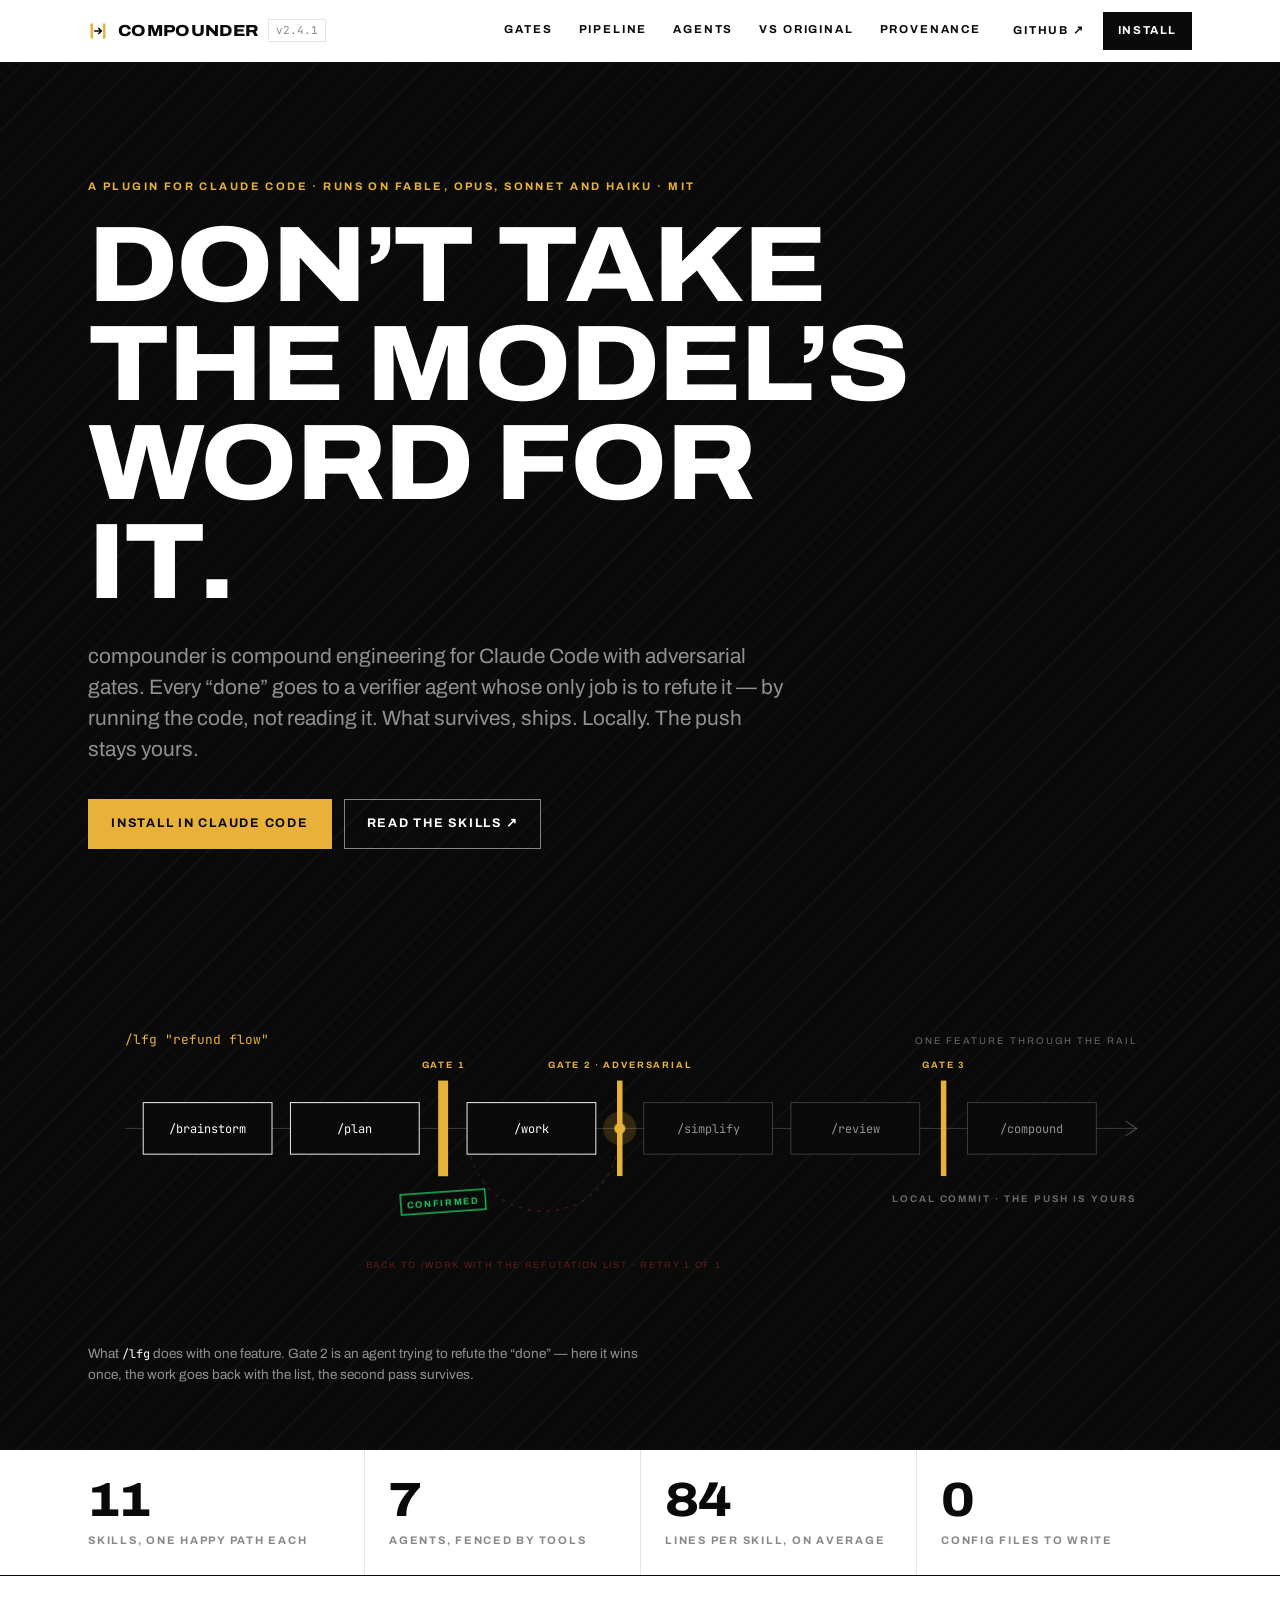
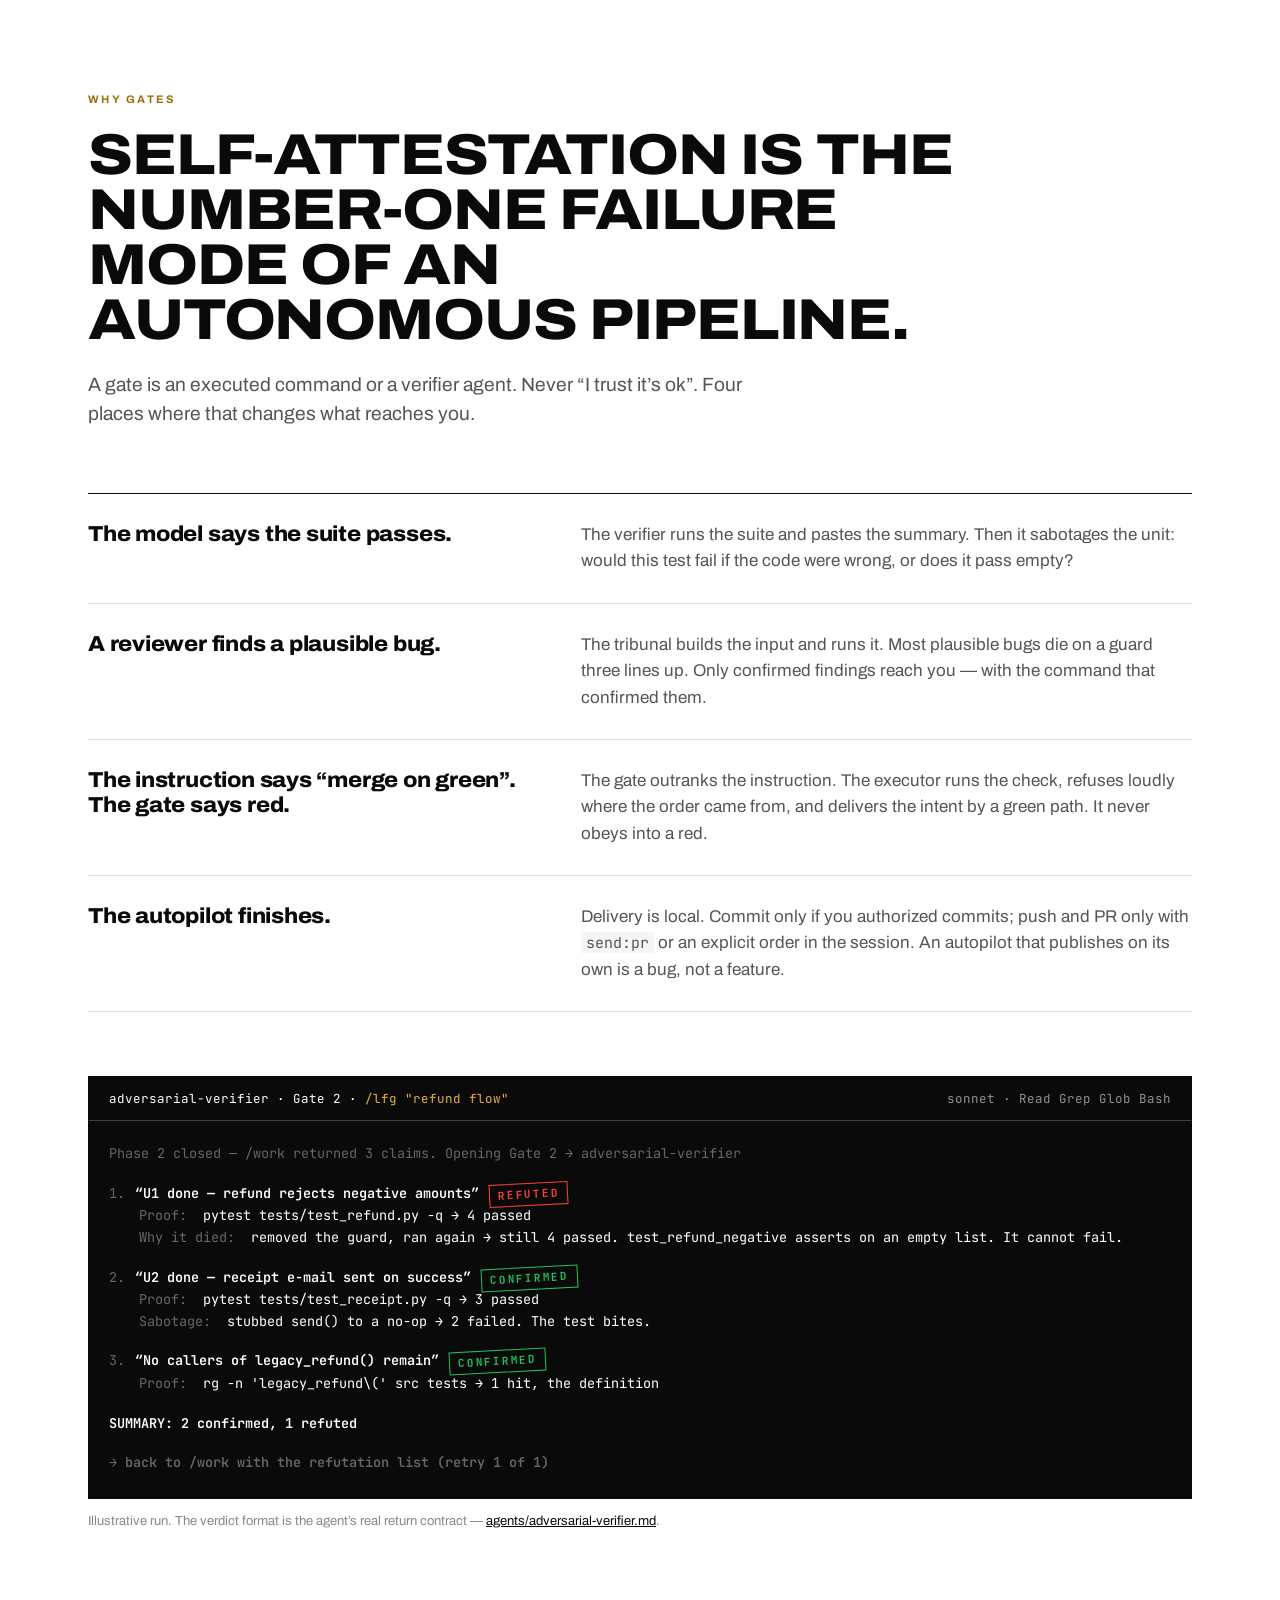
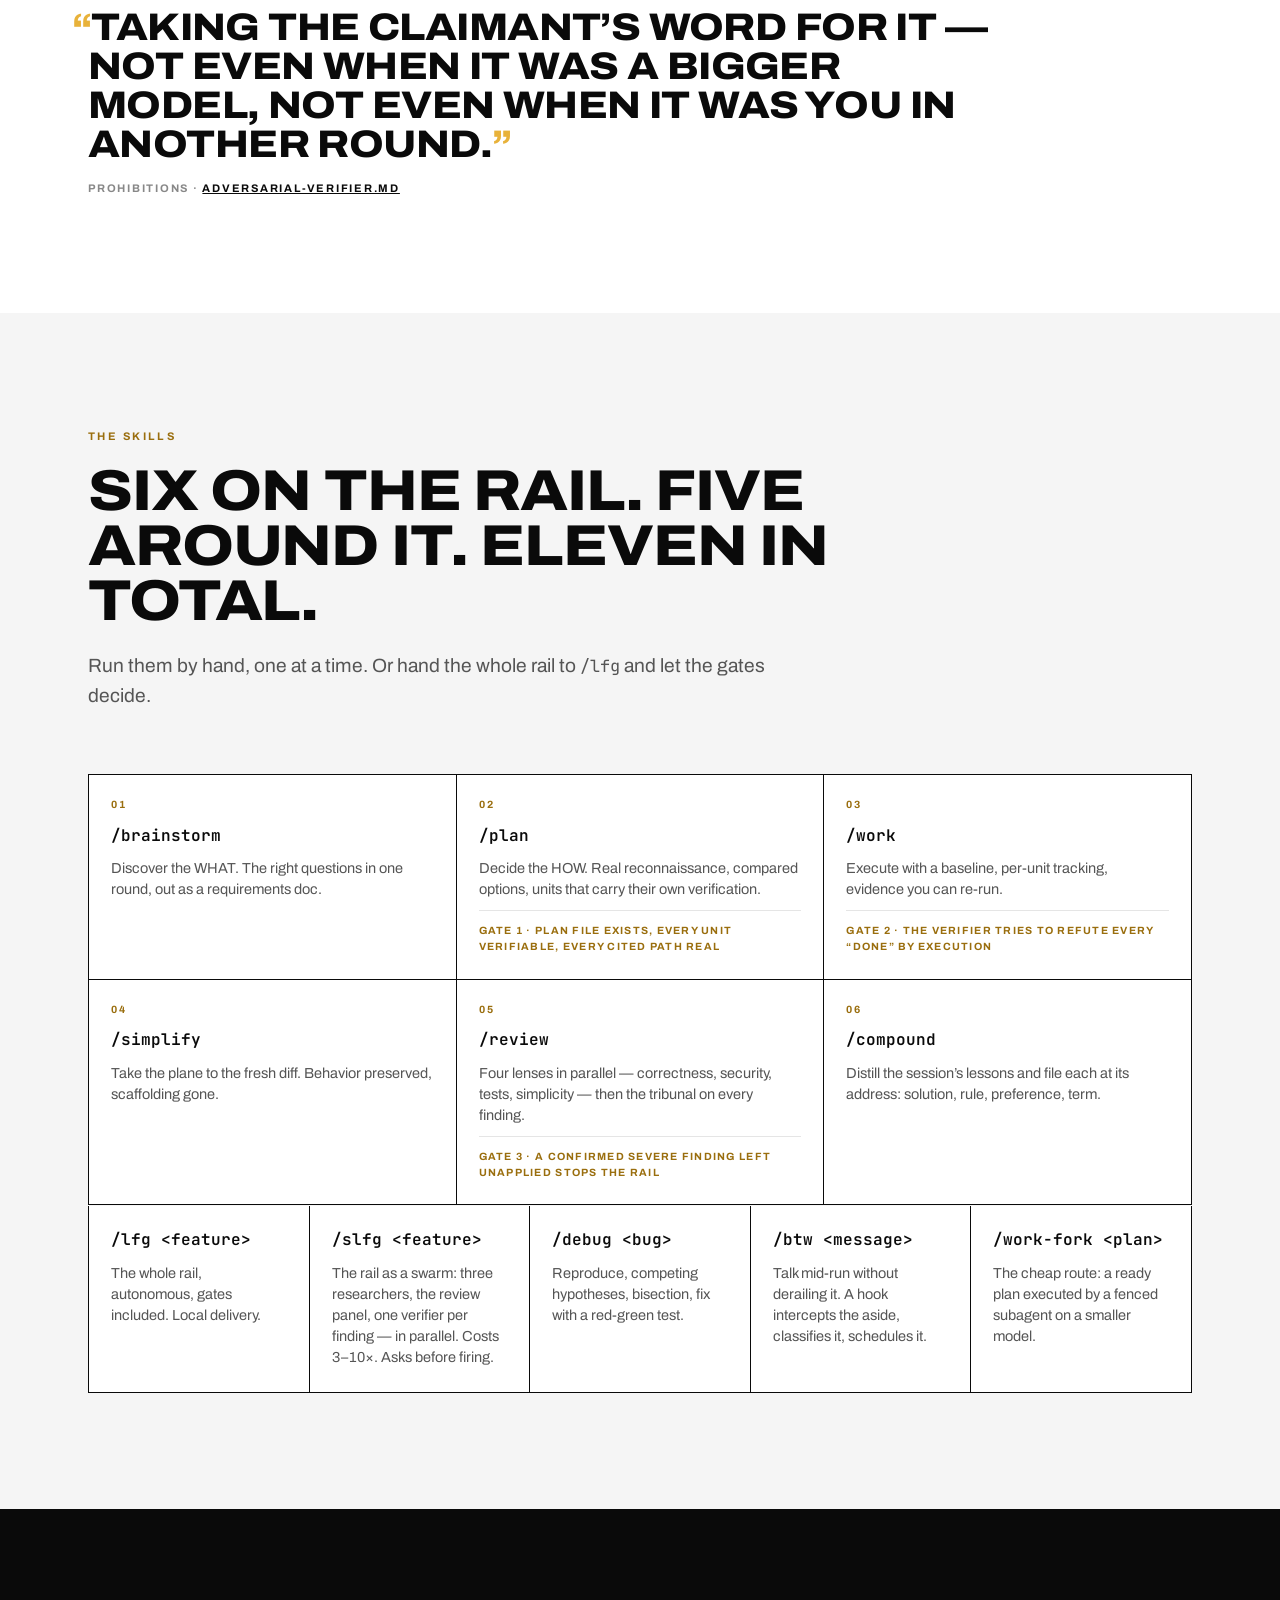
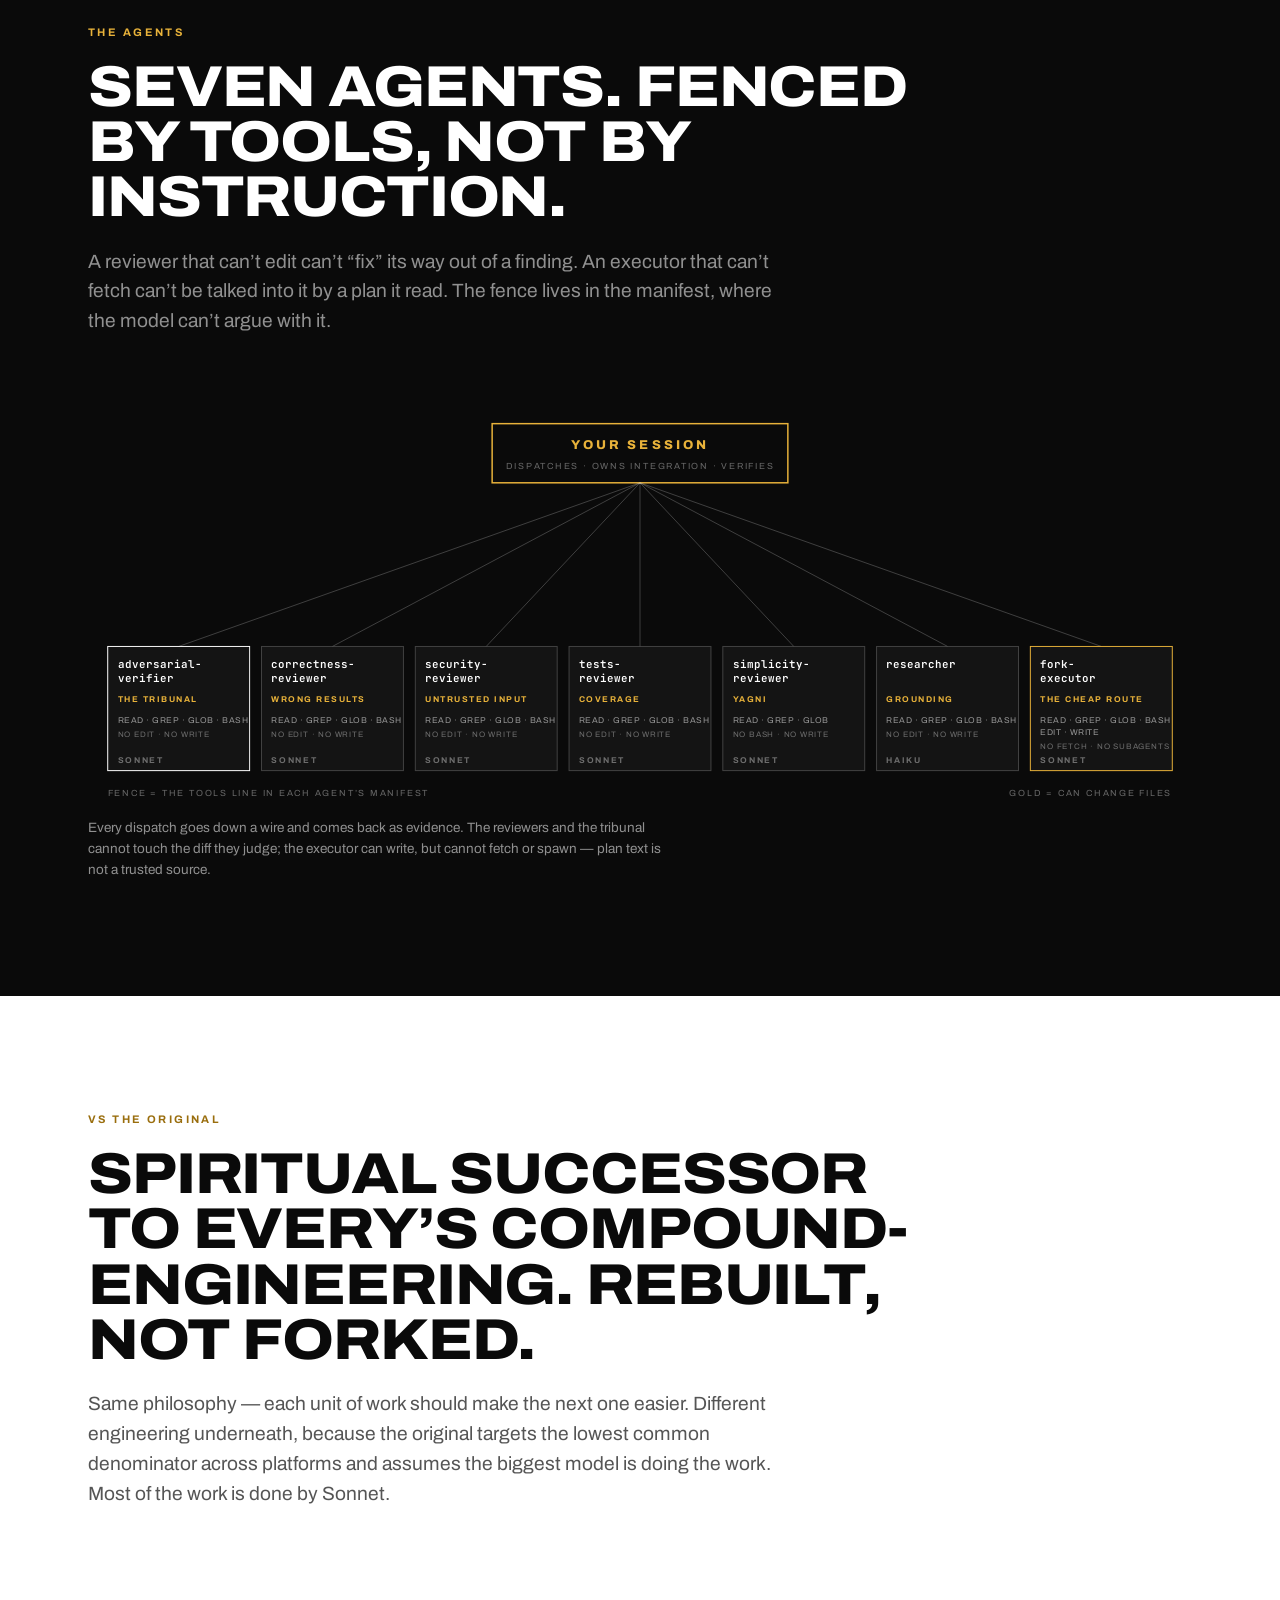
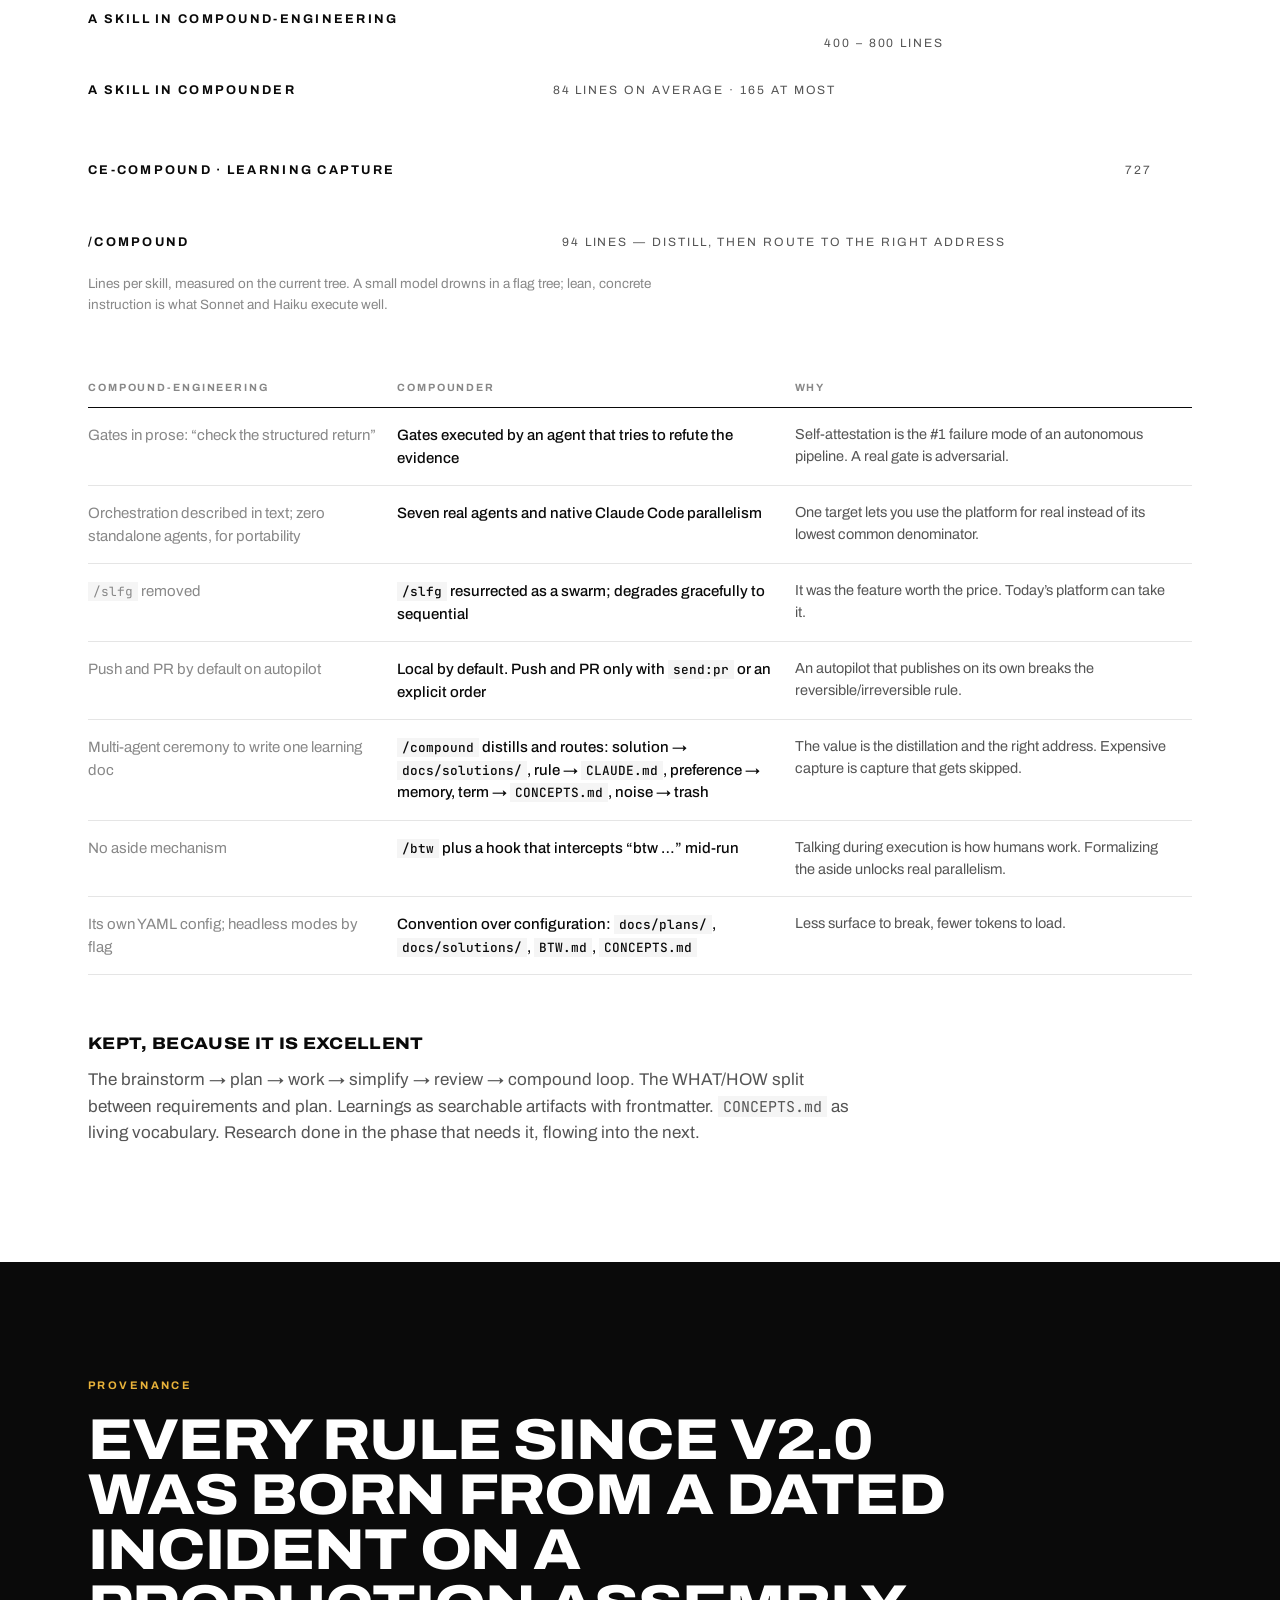
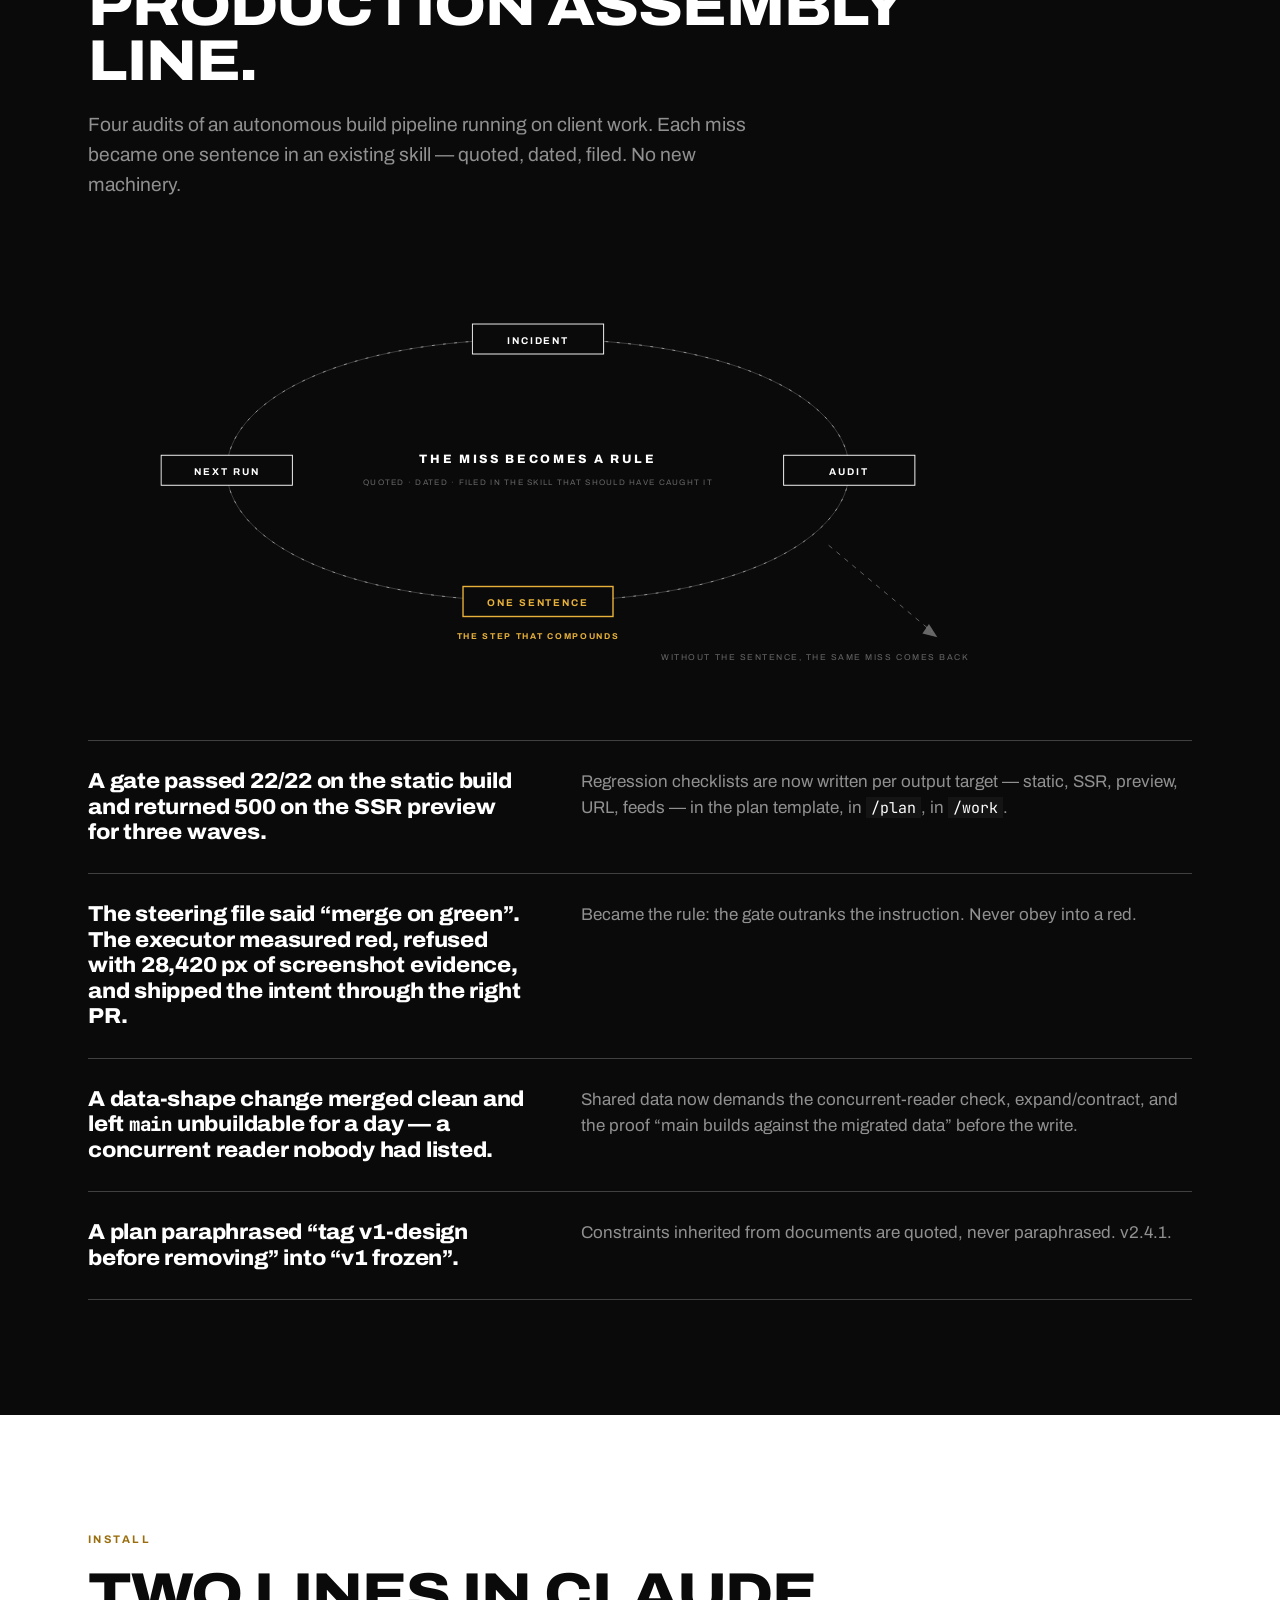
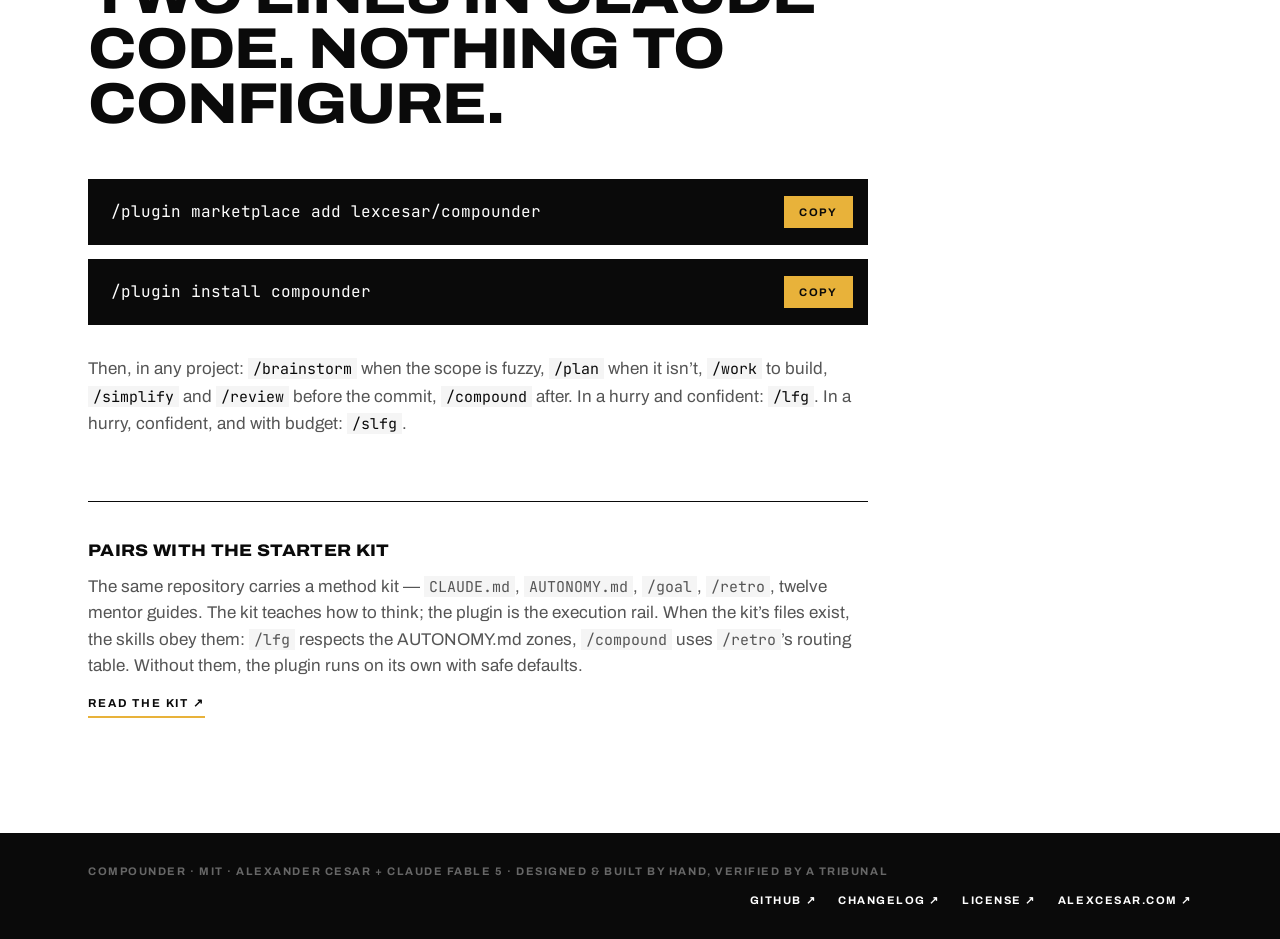
==== commit b9fa8257: "feat(site): custom cursor, magnetic buttons, smooth wheel scroll, wider session hub - Cursor: gold d" ====
--- a/site/index.html
+++ b/site/index.html
@@ -40,7 +40,7 @@
 		</nav>
 		<div class="nav__actions">
 			<a class="nav__github" href="https://github.com/lexcesar/compounder">GitHub ↗</a>
-			<a class="btn btn--small" href="#install">Install</a>
+			<a class="btn btn--small" data-mag href="#install">Install</a>
 		</div>
 	</div>
 </header>
@@ -53,8 +53,8 @@
 		<h1 class="hero__title">Don’t take the model’s word for it.</h1>
 		<p class="hero__lede">compounder is compound engineering for Claude Code with adversarial gates. Every “done” goes to a verifier agent whose only job is to refute it — by running the code, not reading it. What survives, ships. Locally. The push stays yours.</p>
 		<div class="hero__actions">
-			<a class="btn btn--gold" href="#install">Install in Claude Code</a>
-			<a class="btn btn--outline" href="https://github.com/lexcesar/compounder/tree/main/compounder/skills">Read the skills ↗</a>
+			<a class="btn btn--gold" data-mag href="#install">Install in Claude Code</a>
+			<a class="btn btn--outline" data-mag href="https://github.com/lexcesar/compounder/tree/main/compounder/skills">Read the skills ↗</a>
 		</div>
 	</div>
 
@@ -212,7 +212,7 @@
 			<div class="diagram__scroll">
 				<svg class="roster" viewBox="0 0 1120 410" role="img" aria-label="Your session dispatches to seven agents and owns the integration. Each agent carries a tool fence: the four reviewers and the verifier can read, grep, glob and run but not edit; the simplicity reviewer cannot run; the researcher runs on haiku; the fork-executor can edit and write but cannot fetch or spawn subagents.">
 					<g class="roster__hub">
-						<rect x="460" y="24" width="200" height="60"/>
+						<rect x="410" y="24" width="300" height="60"/>
 						<text class="roster__hubname" x="560" y="50" text-anchor="middle">YOUR SESSION</text>
 						<text class="roster__hubsub" x="560" y="70" text-anchor="middle">DISPATCHES · OWNS INTEGRATION · VERIFIES</text>
 					</g>
@@ -450,11 +450,11 @@
 
 		<div class="cmd" data-reveal>
 			<code class="cmd__text" id="cmd-1">/plugin marketplace add lexcesar/compounder</code>
-			<button class="cmd__copy" type="button" data-copy="cmd-1">Copy</button>
+			<button class="cmd__copy" type="button" data-mag data-copy="cmd-1">Copy</button>
 		</div>
 		<div class="cmd" data-reveal>
 			<code class="cmd__text" id="cmd-2">/plugin install compounder</code>
-			<button class="cmd__copy" type="button" data-copy="cmd-2">Copy</button>
+			<button class="cmd__copy" type="button" data-mag data-copy="cmd-2">Copy</button>
 		</div>
 
 		<p class="install__then" data-reveal>Then, in any project: <code>/brainstorm</code> when the scope is fuzzy, <code>/plan</code> when it isn’t, <code>/work</code> to build, <code>/simplify</code> and <code>/review</code> before the commit, <code>/compound</code> after. In a hurry and confident: <code>/lfg</code>. In a hurry, confident, and with budget: <code>/slfg</code>.</p>
@@ -481,6 +481,9 @@
 	</div>
 </footer>
 
+<div class="cur-ring" aria-hidden="true"></div>
+<div class="cur-dot" aria-hidden="true"></div>
+
 <script src="main.js" defer></script>
 </body>
 </html>
--- a/site/style.css
+++ b/site/style.css
@@ -522,6 +522,30 @@
 .footer__links a { color: var(--panel-text); text-decoration: none; }
 .footer__links a:hover { color: var(--accent-bright); }
 
+/* ---------- cursor (fine pointers only, armed by JS) ---------- */
+
+.cur-dot, .cur-ring { position: fixed; left: 0; top: 0; display: none; pointer-events: none; border-radius: 50%; will-change: transform; }
+html.has-cursor .cur-dot, html.has-cursor .cur-ring { display: block; }
+.cur-dot { width: 9px; height: 9px; margin: -4.5px 0 0 -4.5px; background: var(--accent-bright); z-index: 100; transition: opacity 0.3s ease, width 0.3s var(--ease), height 0.3s var(--ease), margin 0.3s var(--ease); }
+.cur-ring {
+	width: 40px; height: 40px; margin: -20px 0 0 -20px; z-index: 99;
+	border: 1.5px solid #fff; mix-blend-mode: difference;
+	transition: opacity 0.3s ease, width 0.4s var(--ease), height 0.4s var(--ease), margin 0.4s var(--ease), border-color 0.3s ease, background 0.3s ease;
+}
+.cur-ring.is-hov { width: 60px; height: 60px; margin: -30px 0 0 -30px; }
+.cur-dot.is-hov { width: 5px; height: 5px; margin: -2.5px 0 0 -2.5px; }
+.cur-ring.is-gold { border-color: var(--accent-bright); mix-blend-mode: normal; background: rgba(232, 178, 58, 0.12); }
+.cur-dot.is-out, .cur-ring.is-out { opacity: 0; }
+html.has-cursor, html.has-cursor a, html.has-cursor button, html.has-cursor [data-mag] { cursor: none; }
+html.has-cursor .btn:hover { transform: none; }
+html.has-cursor [data-mag] { transition: background 0.2s ease, color 0.2s ease, border-color 0.2s ease; }
+
+/* hover states the ring answers to */
+.rail__phase:hover rect { stroke: var(--accent-bright); }
+.rail__phase:hover text { fill: var(--panel-text); }
+.roster__agent:hover rect { stroke: var(--accent-bright); fill: #1a1a1a; }
+.loop__station:hover rect { stroke: var(--accent-bright); }
+
 ::selection { background: var(--accent-bright); color: var(--ink); }
 
 /* ---------- motion preferences ---------- */
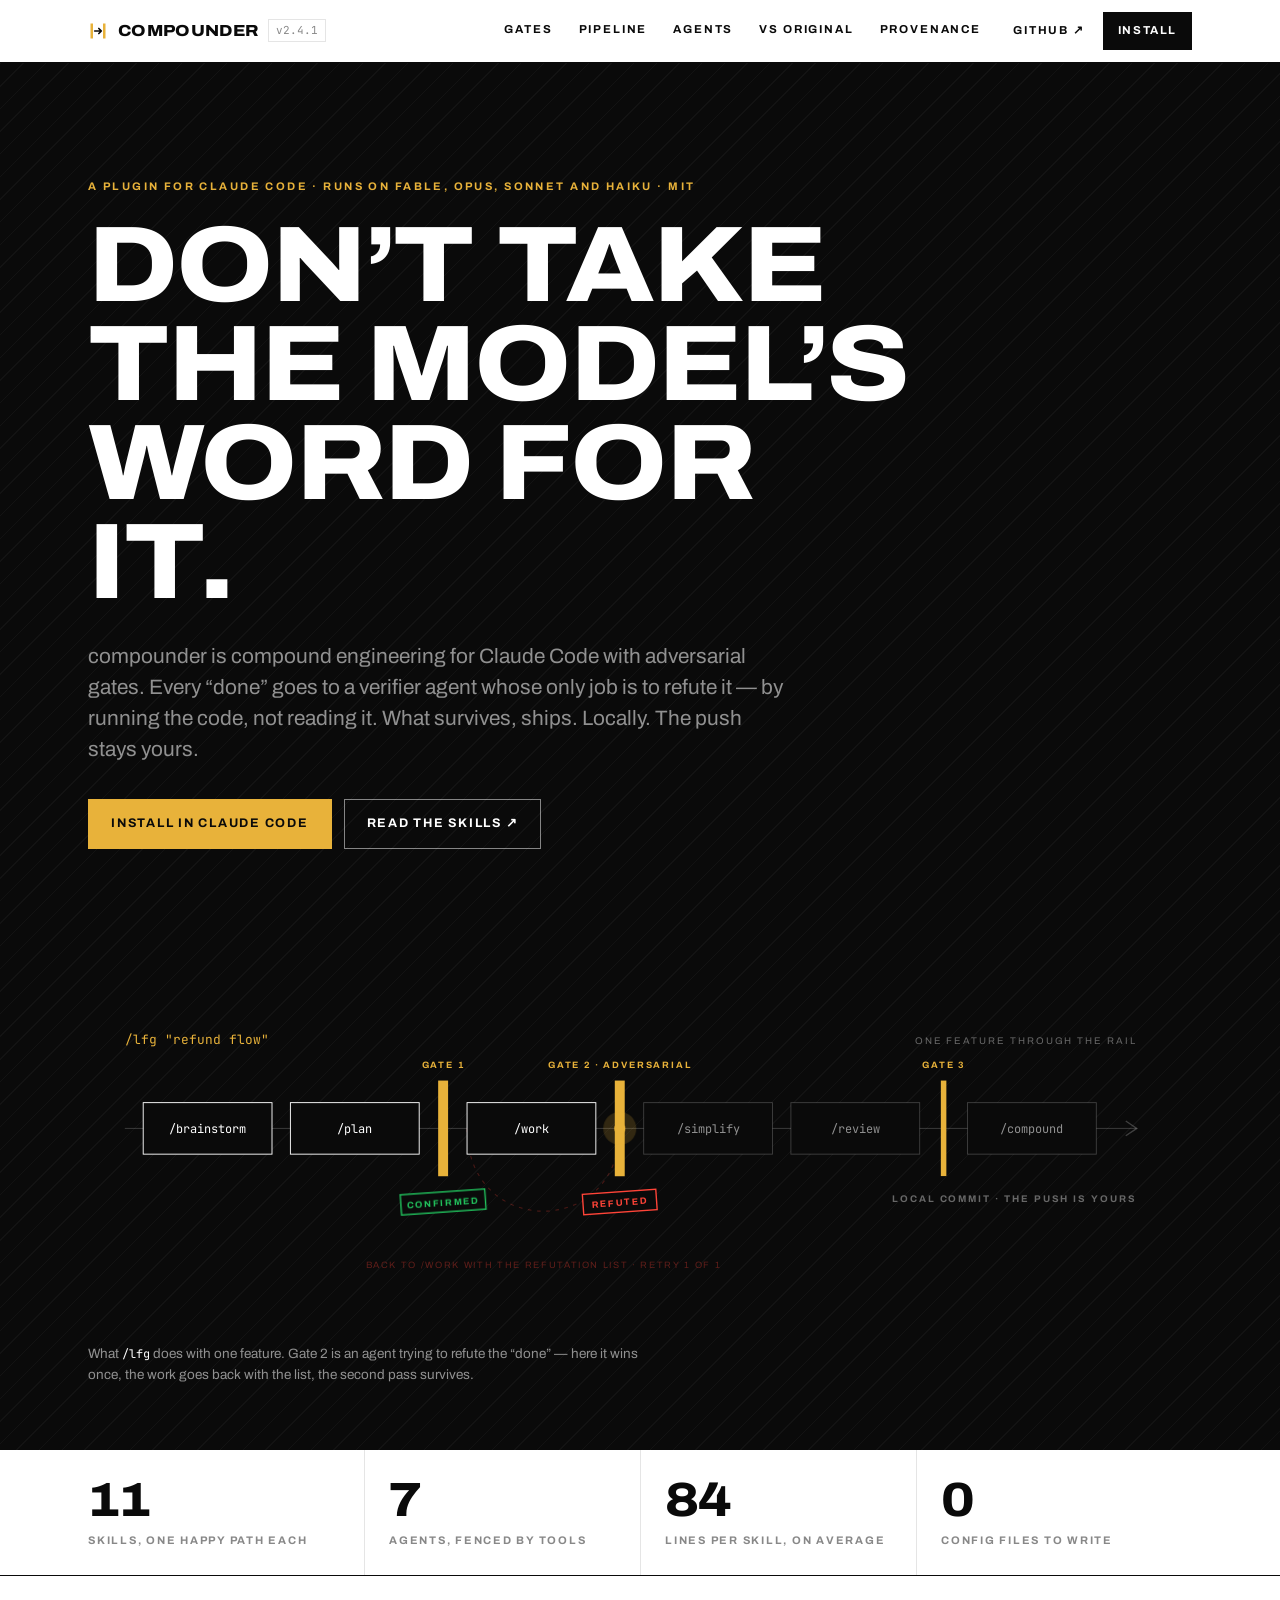
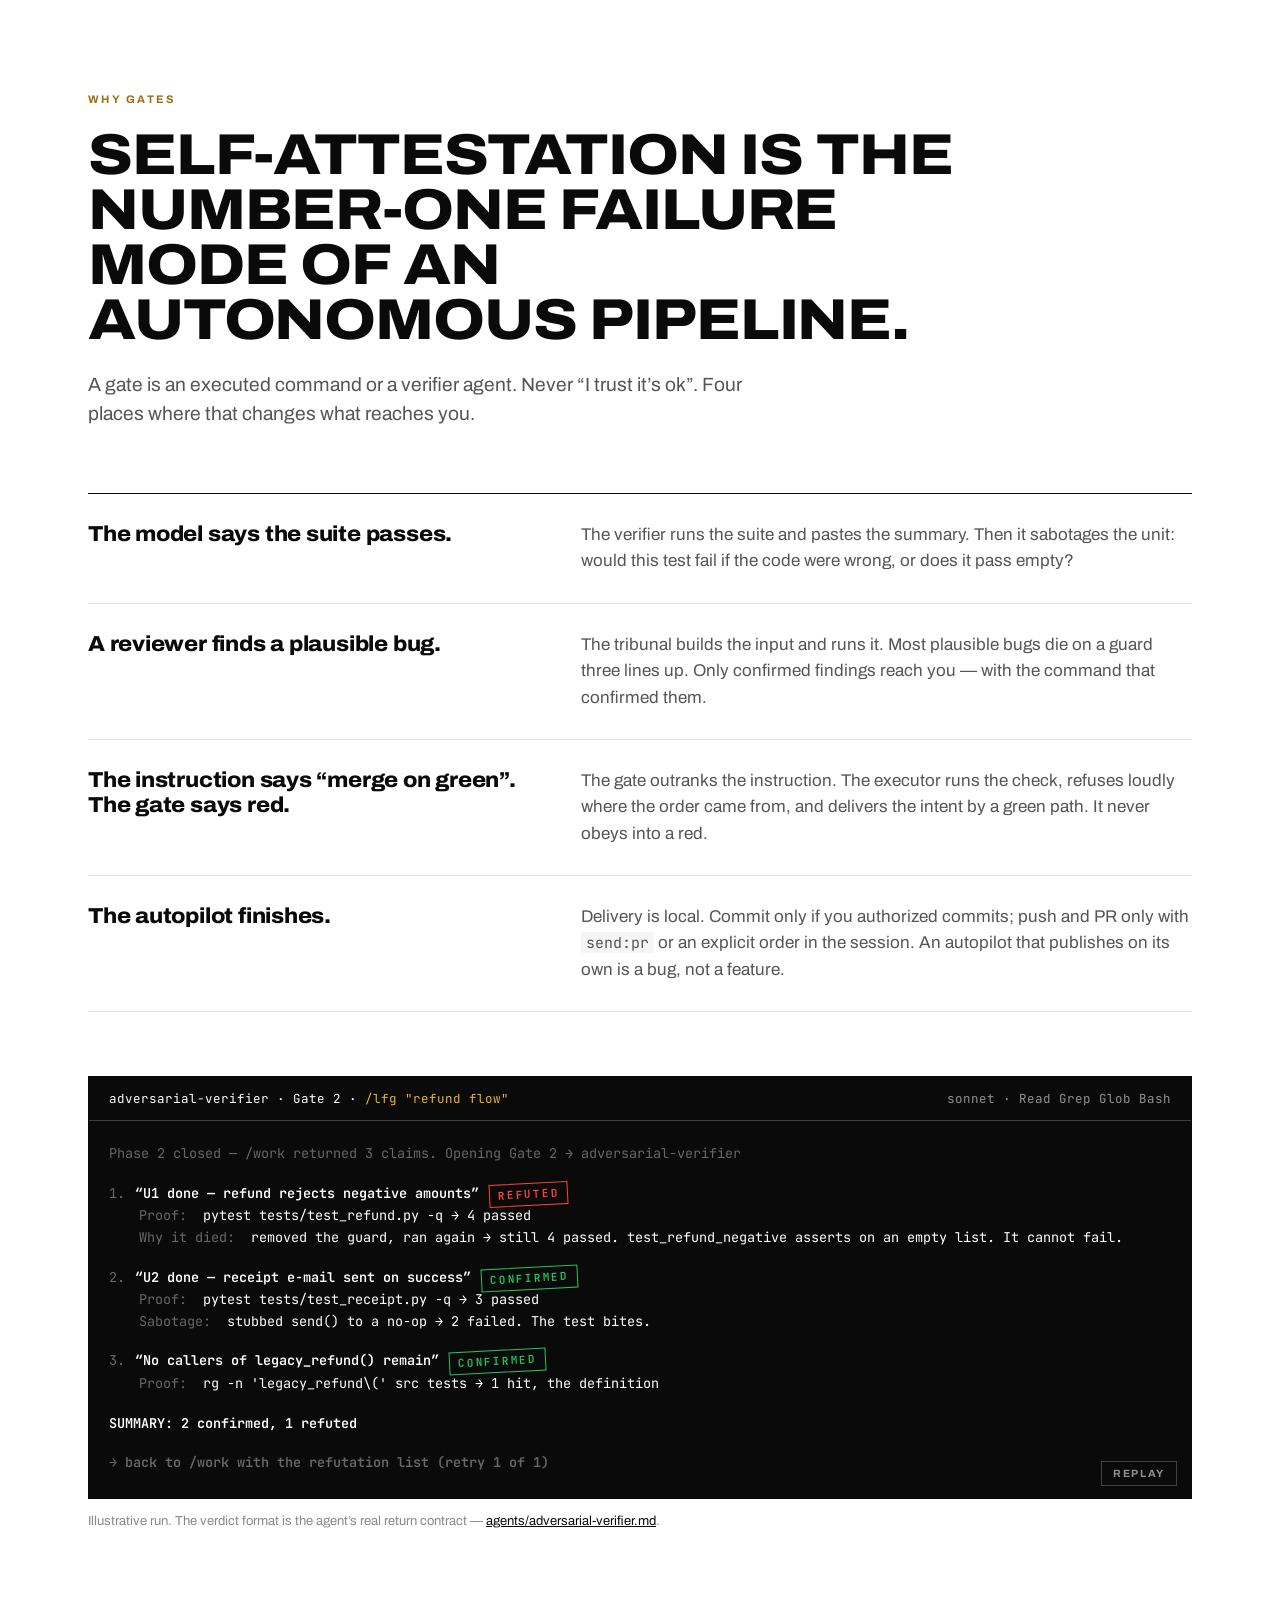
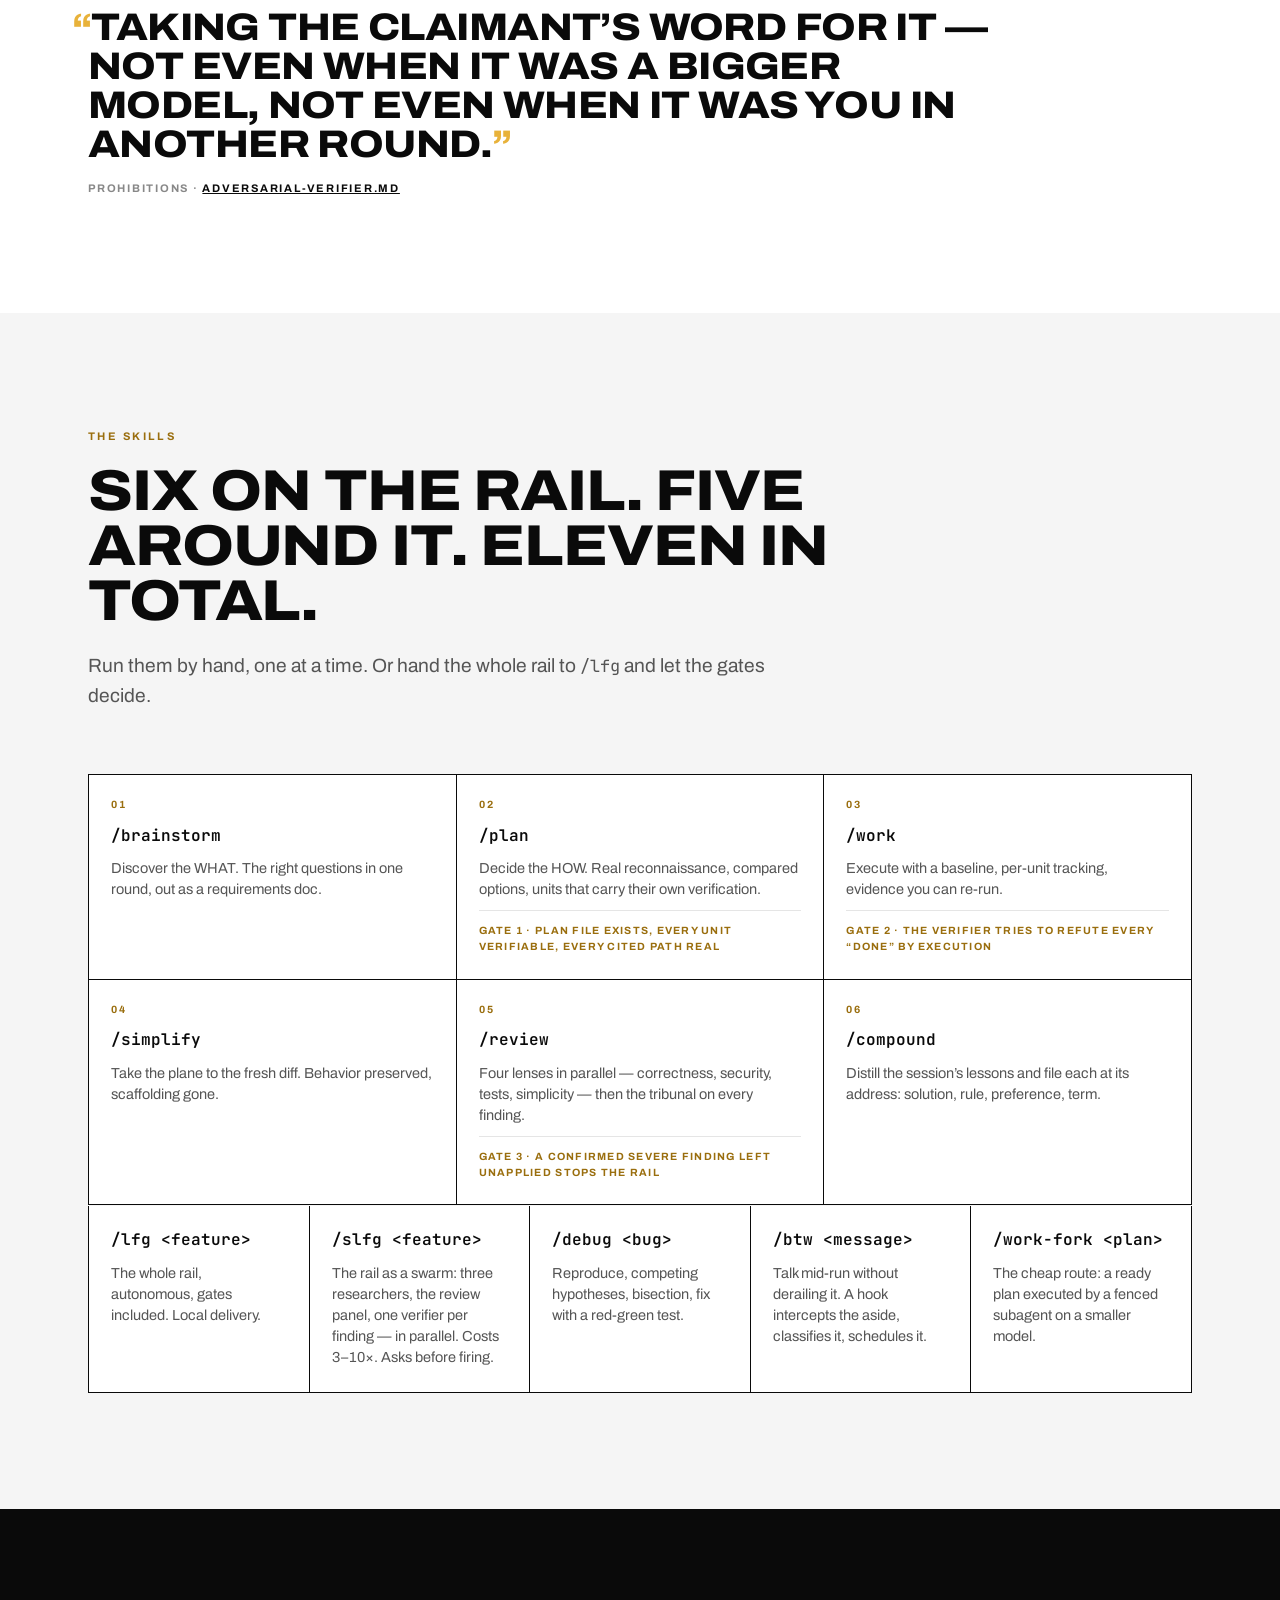
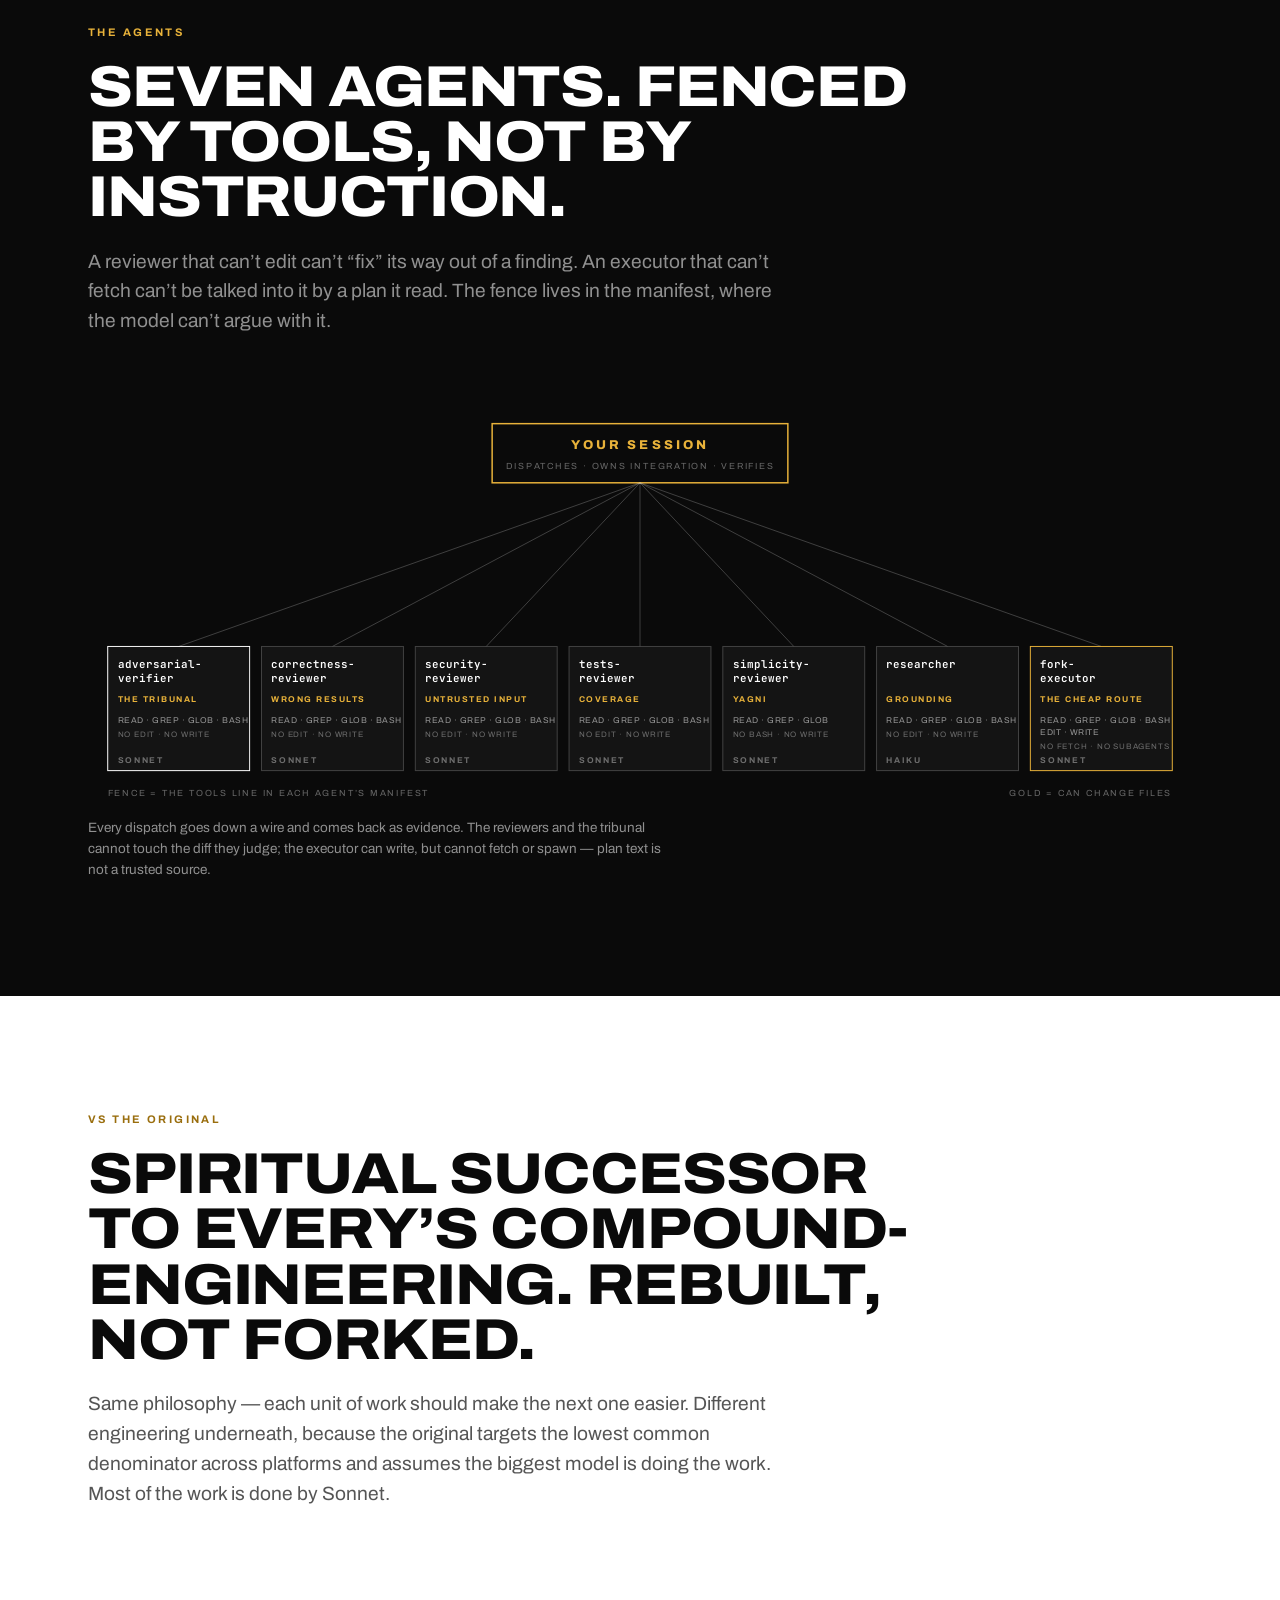
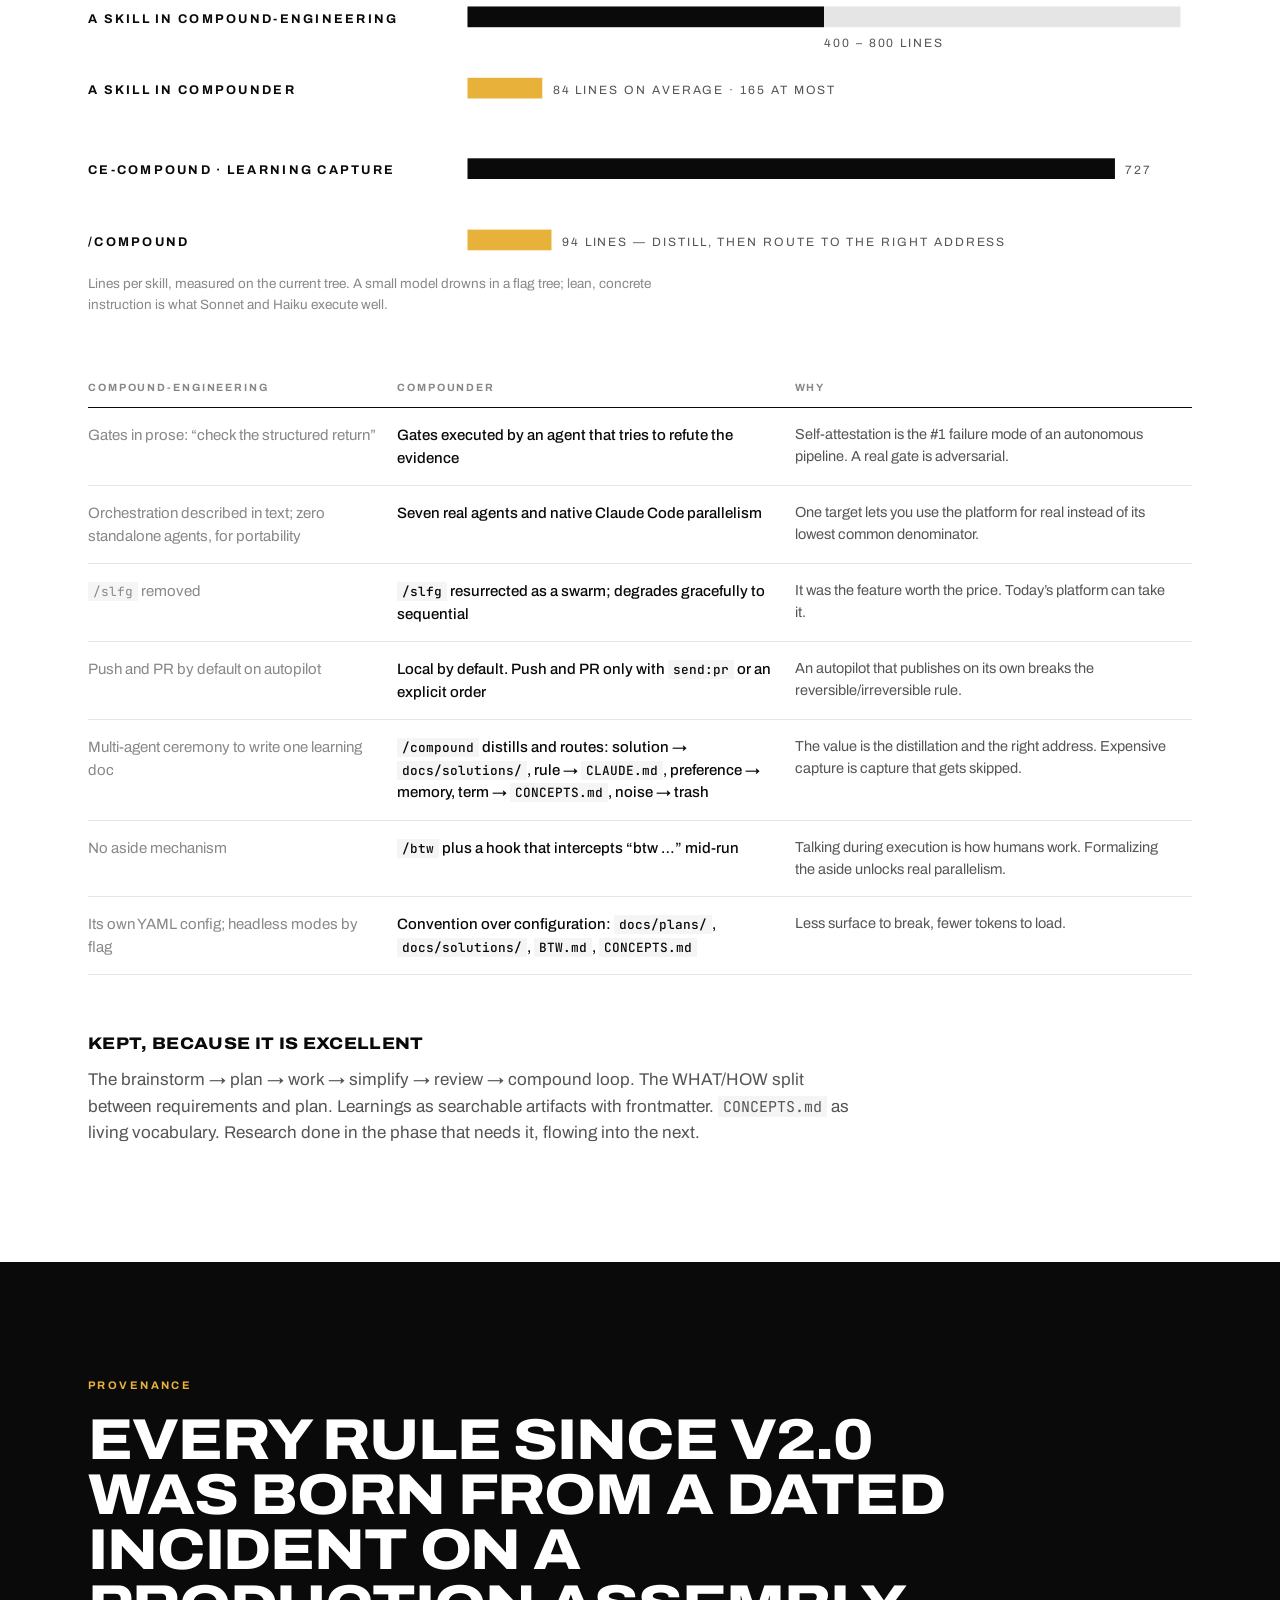
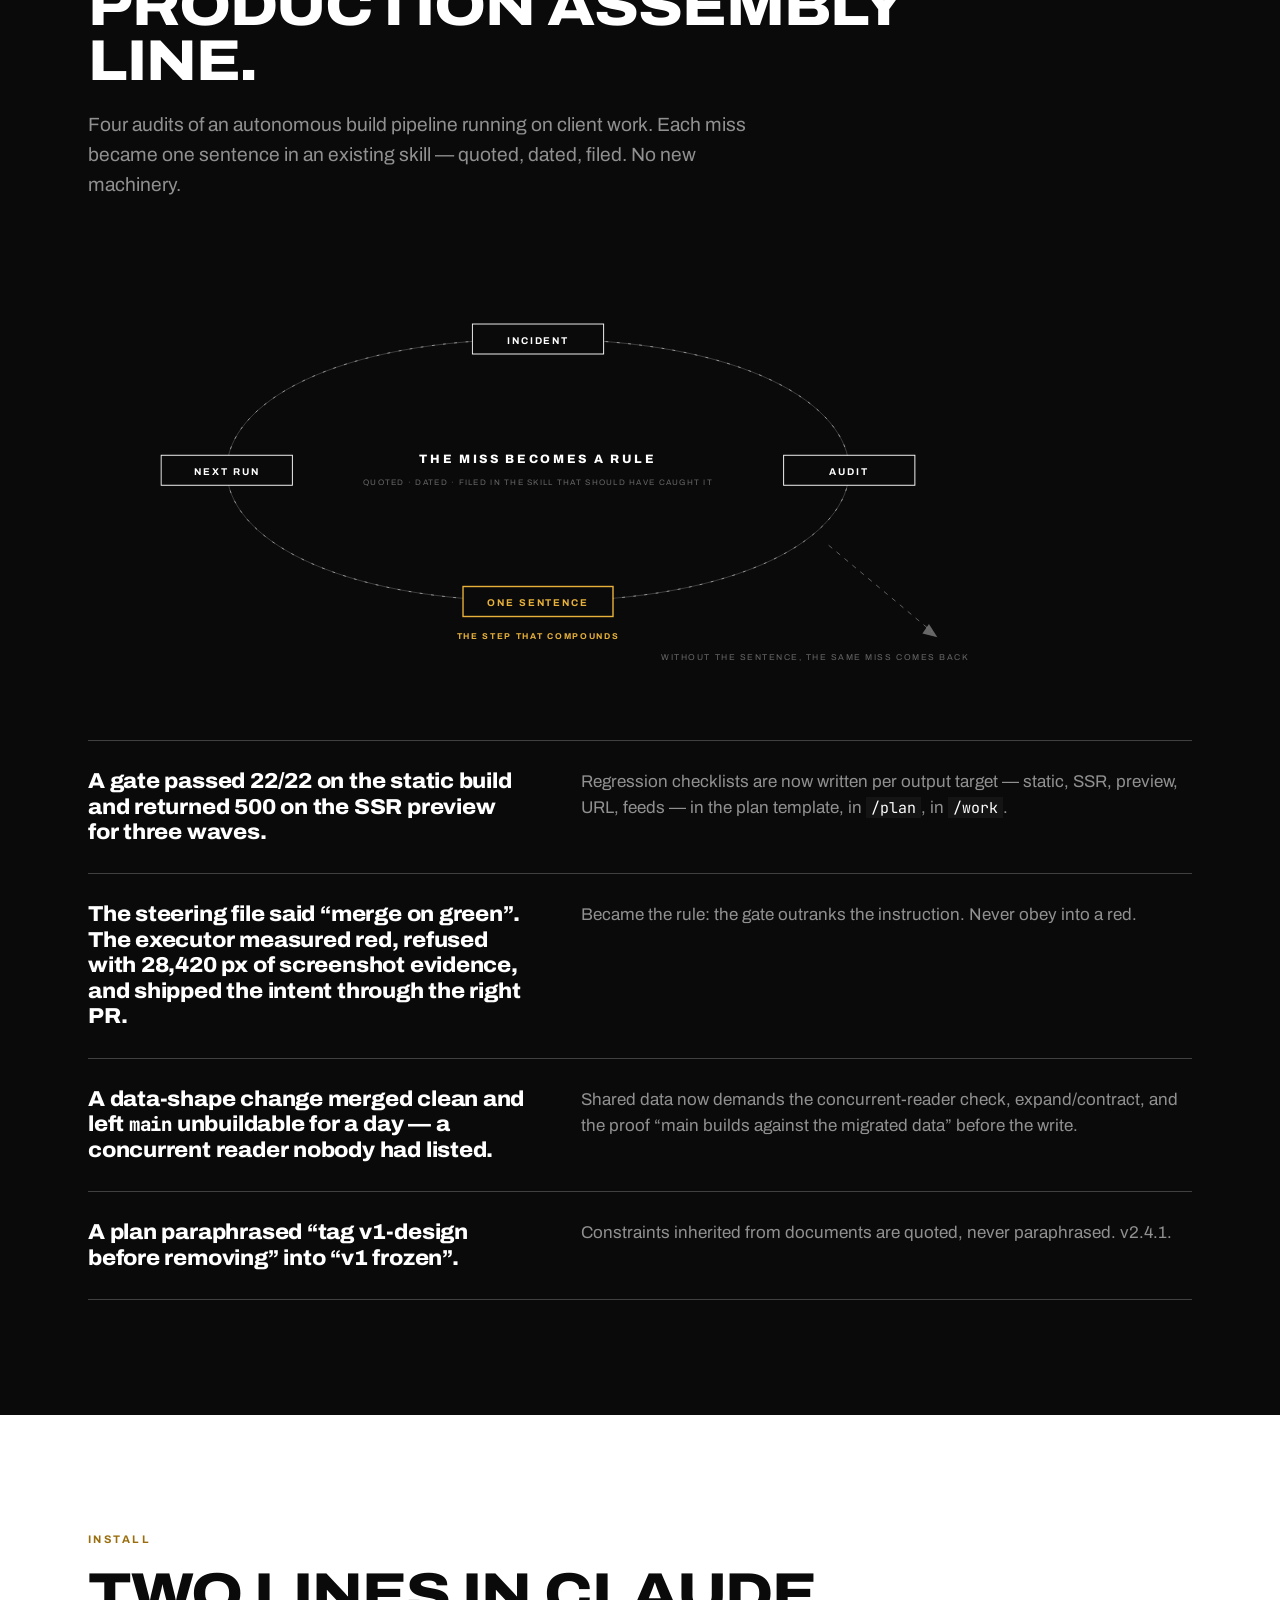
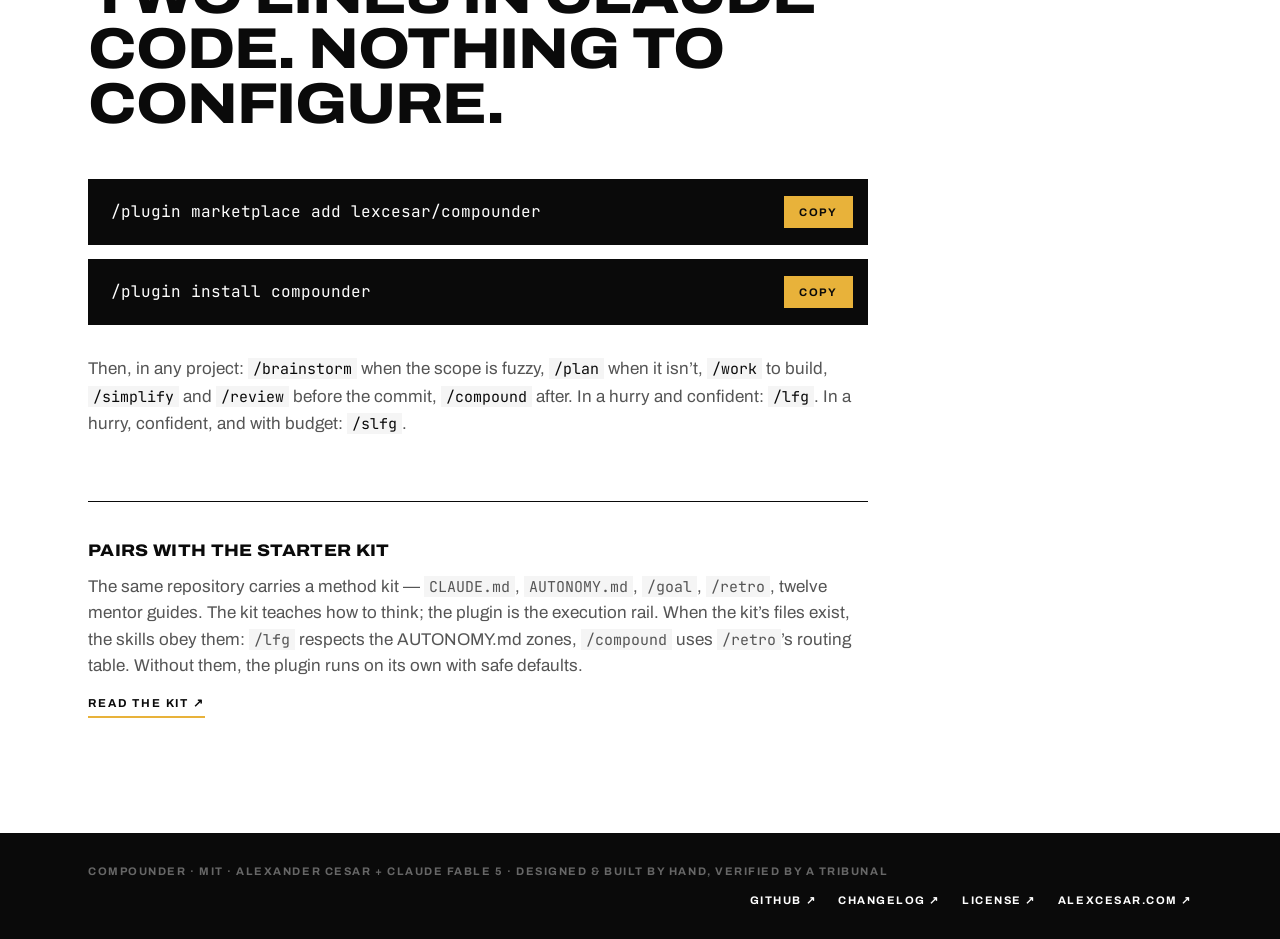
==== commit 7851b3ba: "feat(site): custom domain compounder.alexcesar.com CNAME file for GitHub Pages plus canonical, og:ur" ====
--- a/site/index.html
+++ b/site/index.html
@@ -5,15 +5,15 @@
 <meta name="viewport" content="width=device-width, initial-scale=1">
 <title>compounder — compound engineering for Claude Code, with adversarial gates</title>
 <meta name="description" content="A Claude Code plugin: the brainstorm → plan → work → simplify → review → compound pipeline where every “done” is cross-examined by a verifier agent that runs the code instead of reading it. Local by default. MIT.">
-<link rel="canonical" href="https://lexcesar.github.io/compounder/">
+<link rel="canonical" href="https://compounder.alexcesar.com/">
 <meta property="og:type" content="website">
 <meta property="og:site_name" content="compounder">
 <meta property="og:title" content="compounder — don’t take the model’s word for it">
 <meta property="og:description" content="Compound engineering for Claude Code with adversarial gates. 11 lean skills, 7 fenced agents, local delivery by default.">
-<meta property="og:image" content="https://lexcesar.github.io/compounder/og.png">
+<meta property="og:image" content="https://compounder.alexcesar.com/og.png">
 <meta property="og:image:width" content="1200">
 <meta property="og:image:height" content="630">
-<meta property="og:url" content="https://lexcesar.github.io/compounder/">
+<meta property="og:url" content="https://compounder.alexcesar.com/">
 <meta name="twitter:card" content="summary_large_image">
 <meta name="theme-color" content="#0a0a0a">
 <link rel="icon" href="favicon.svg" type="image/svg+xml">
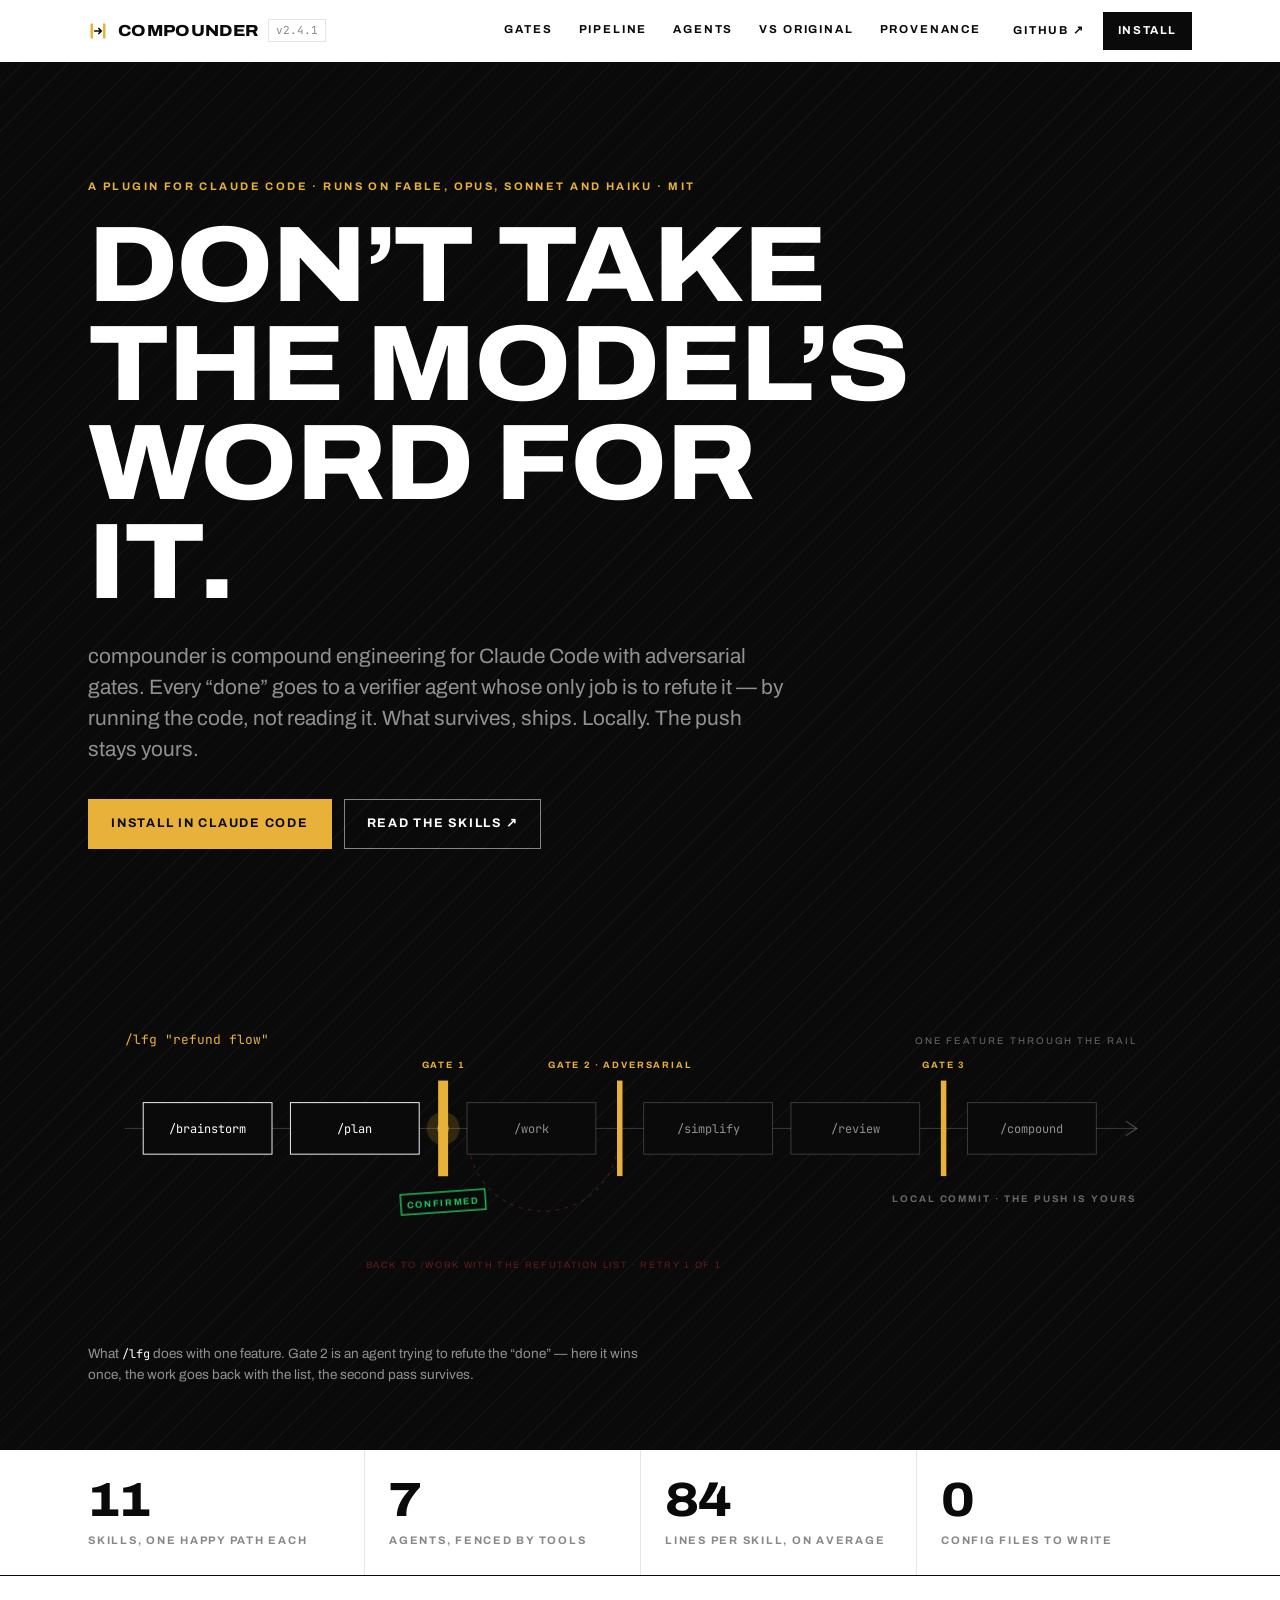
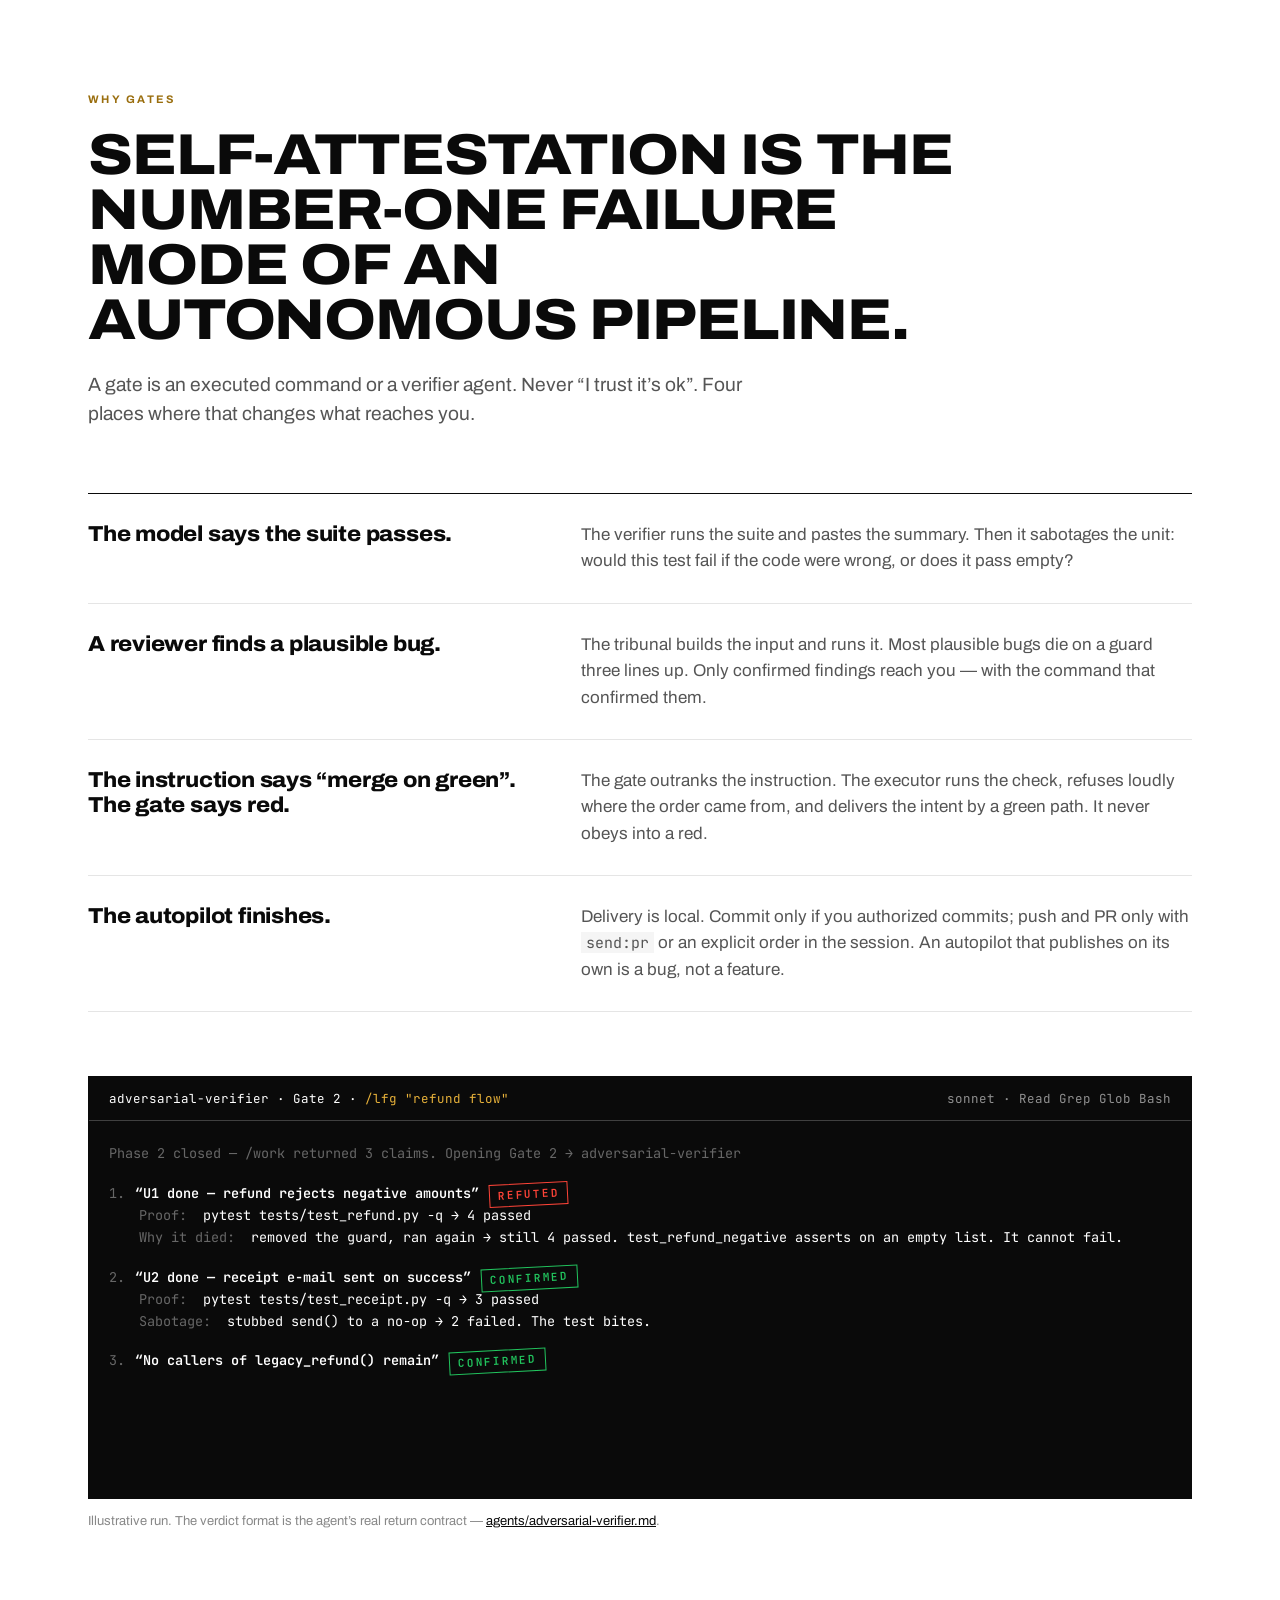
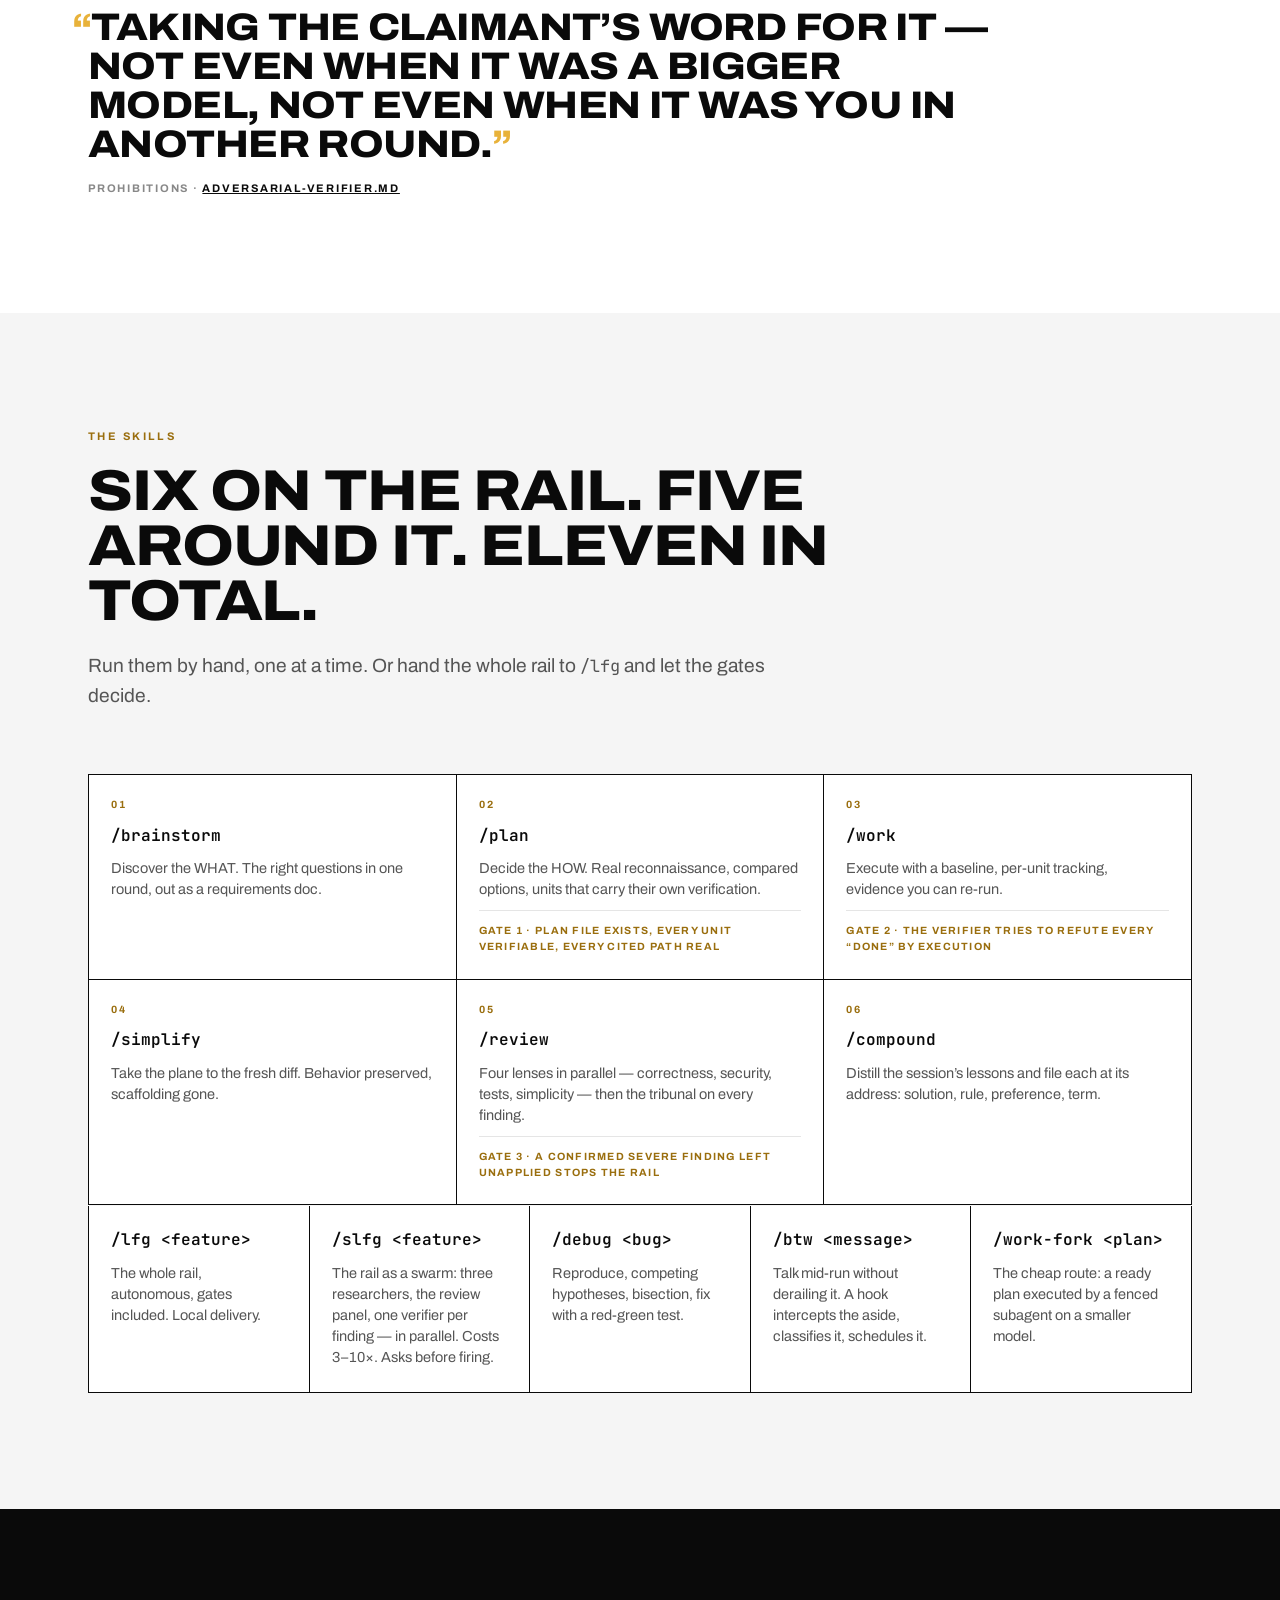
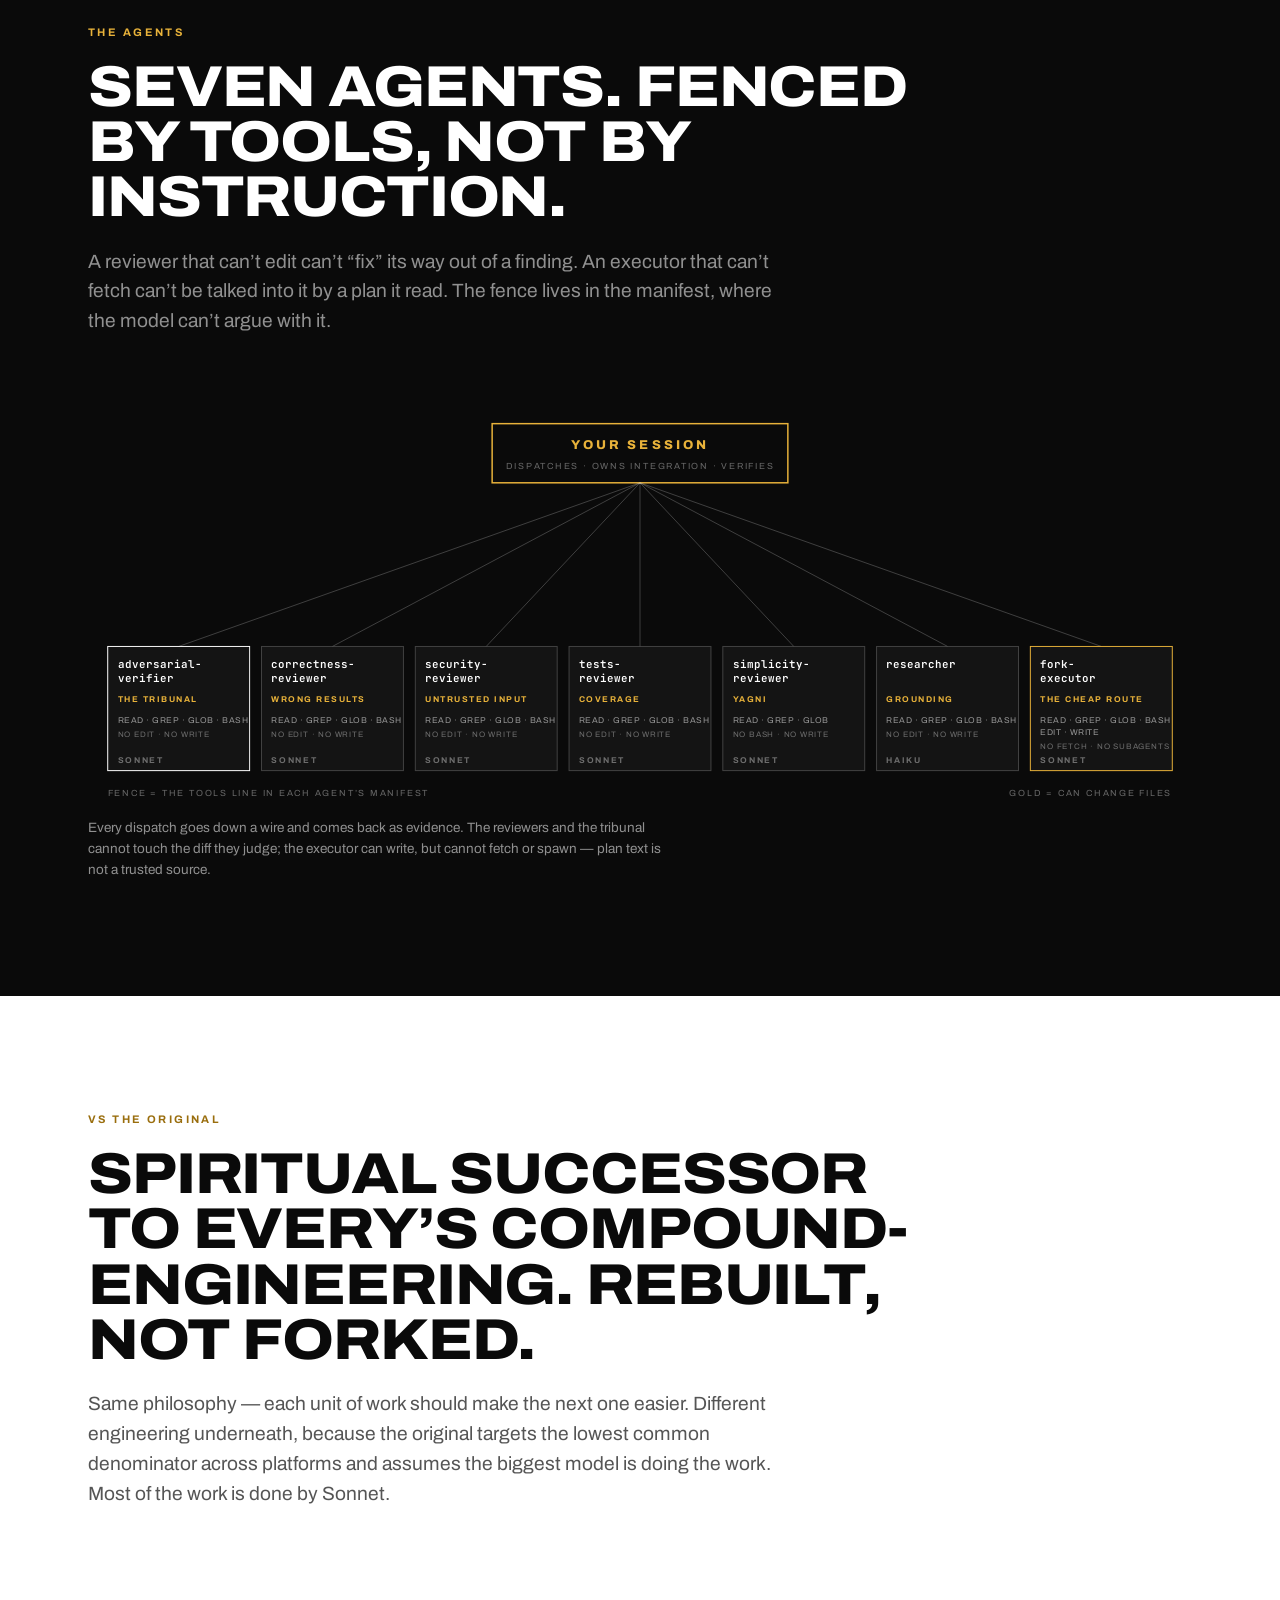
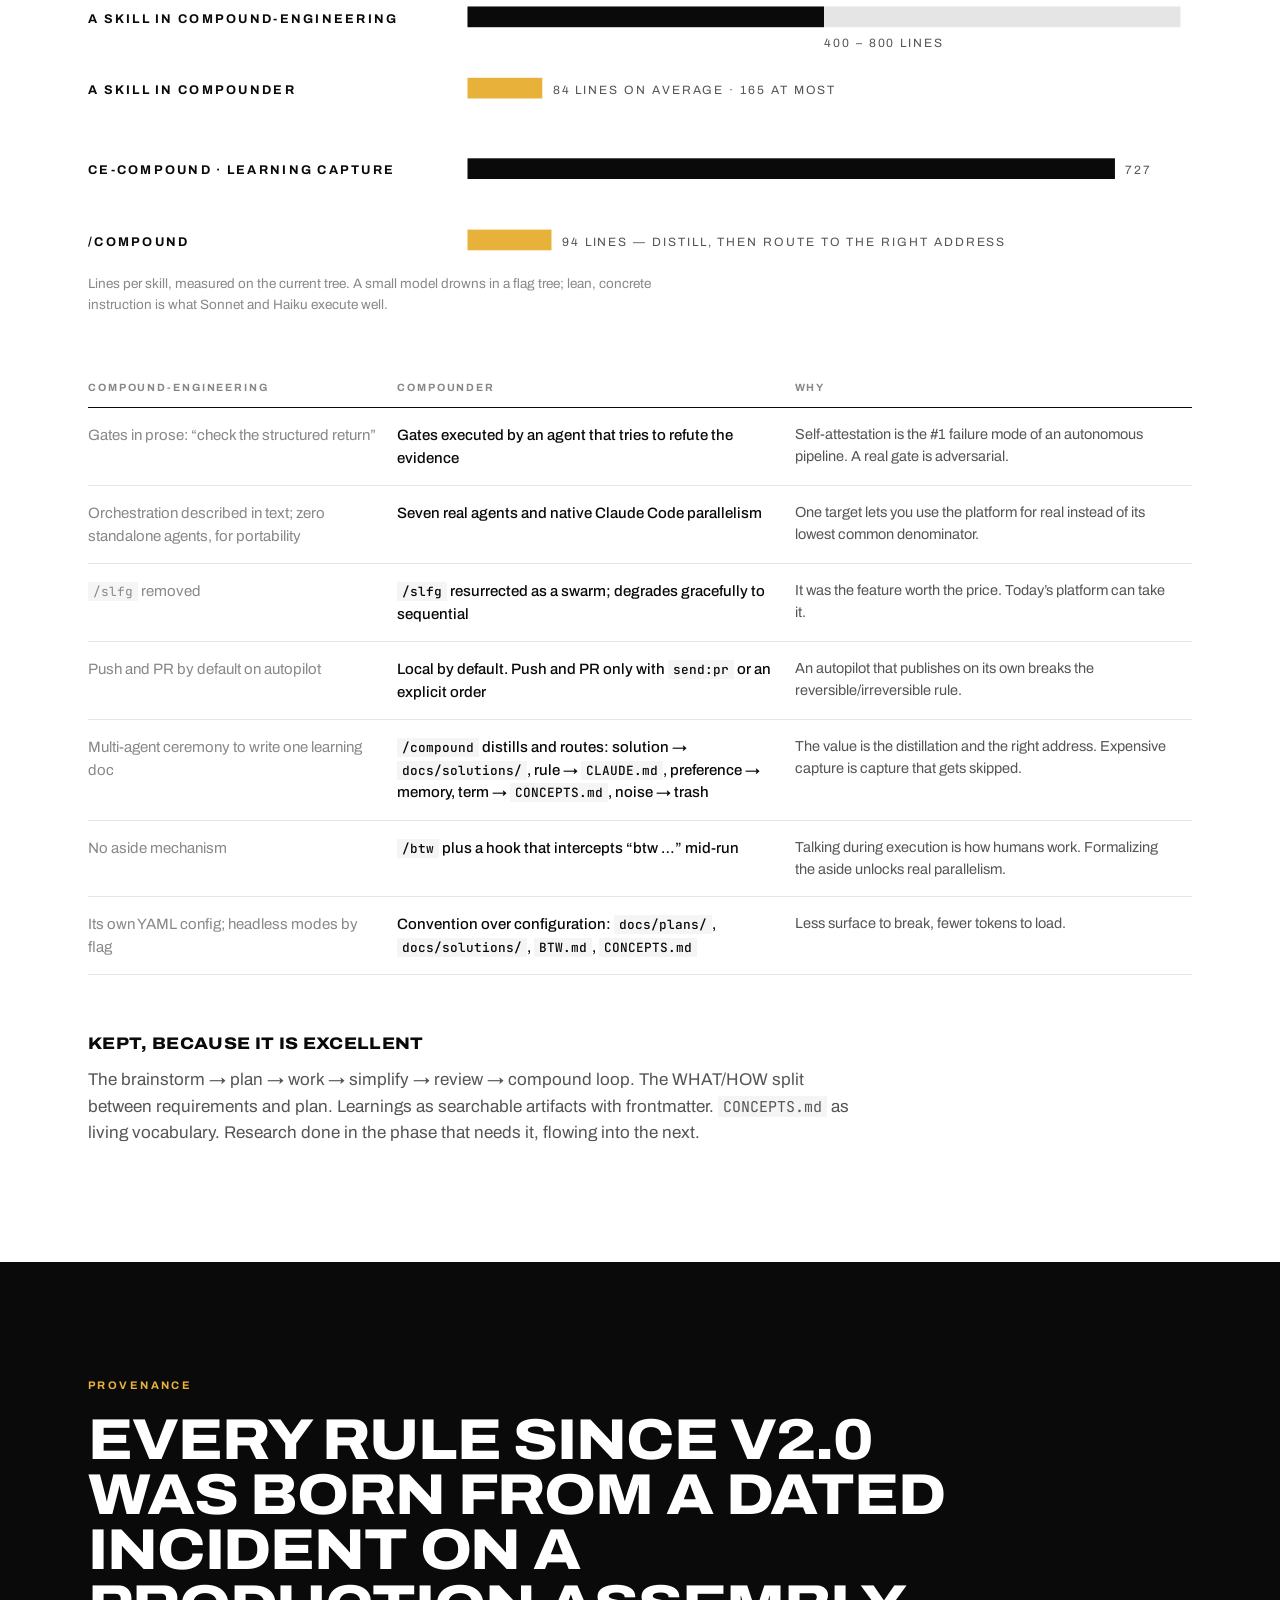
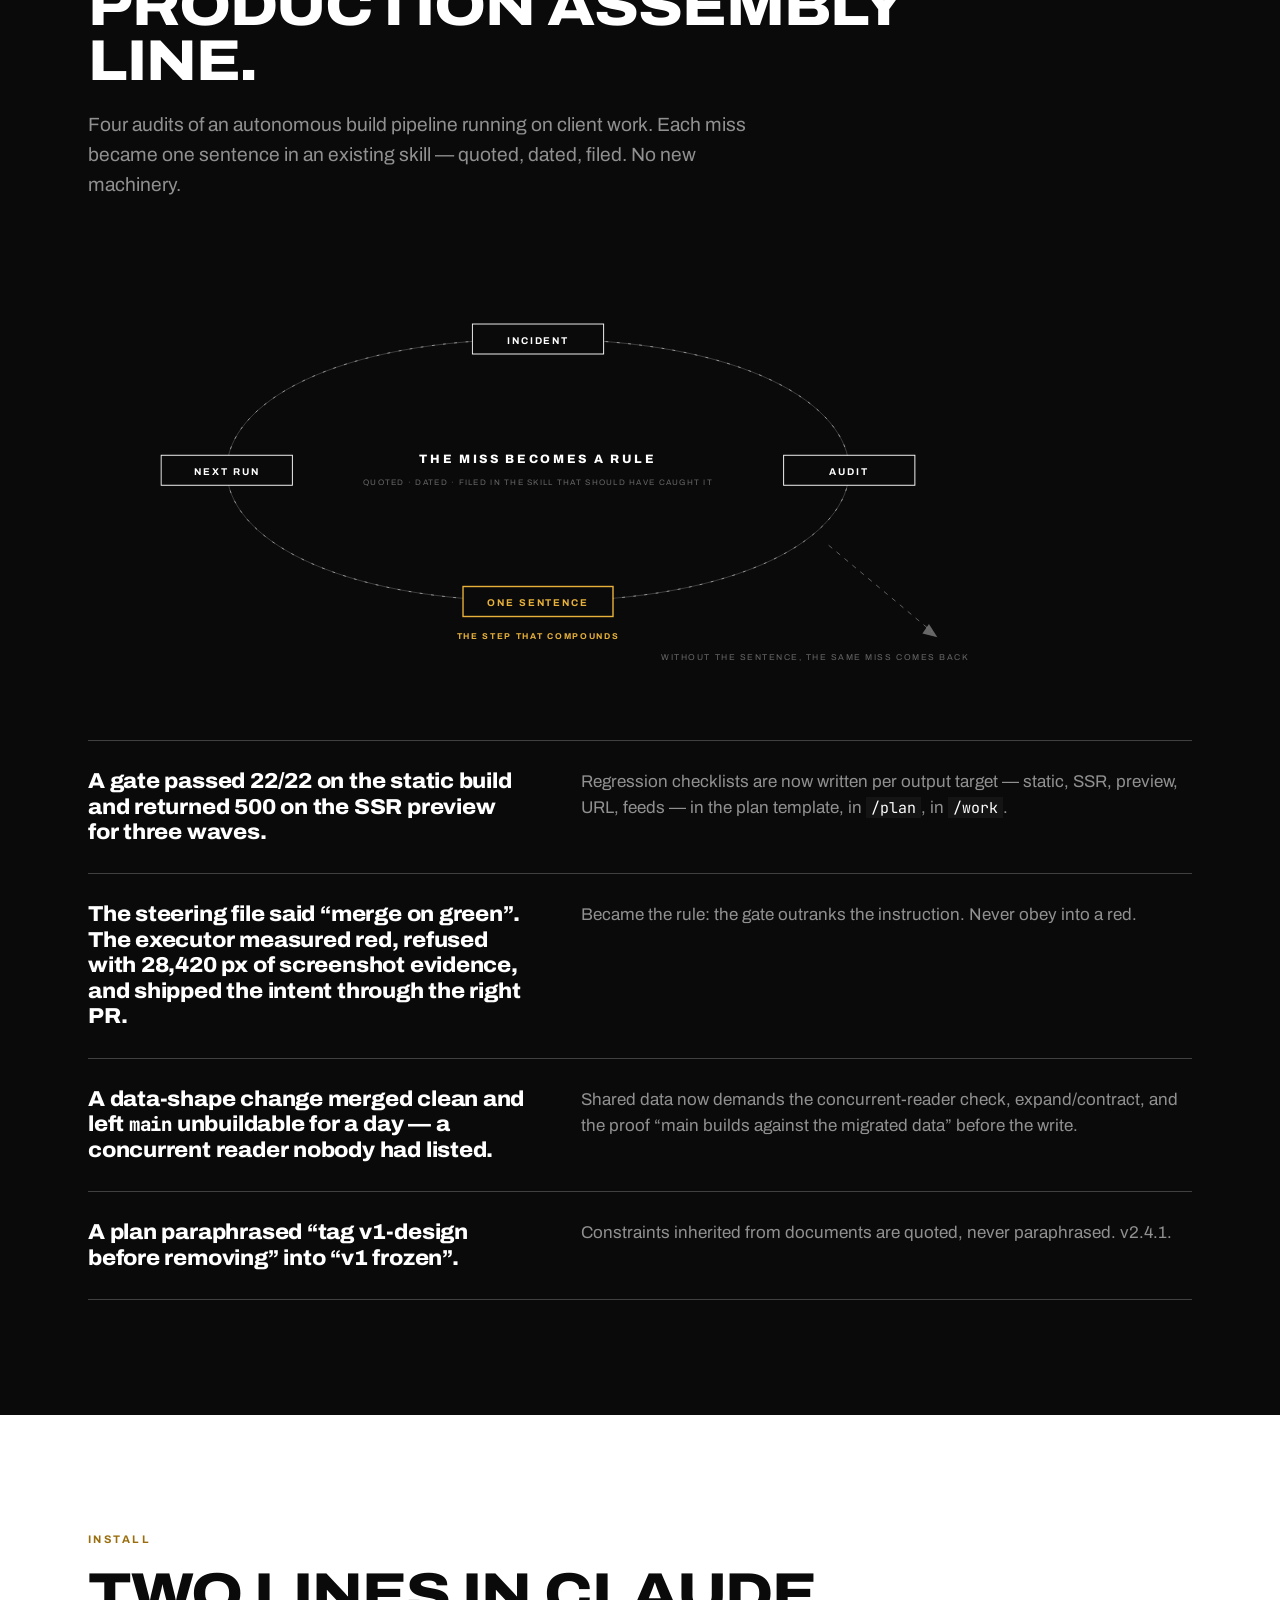
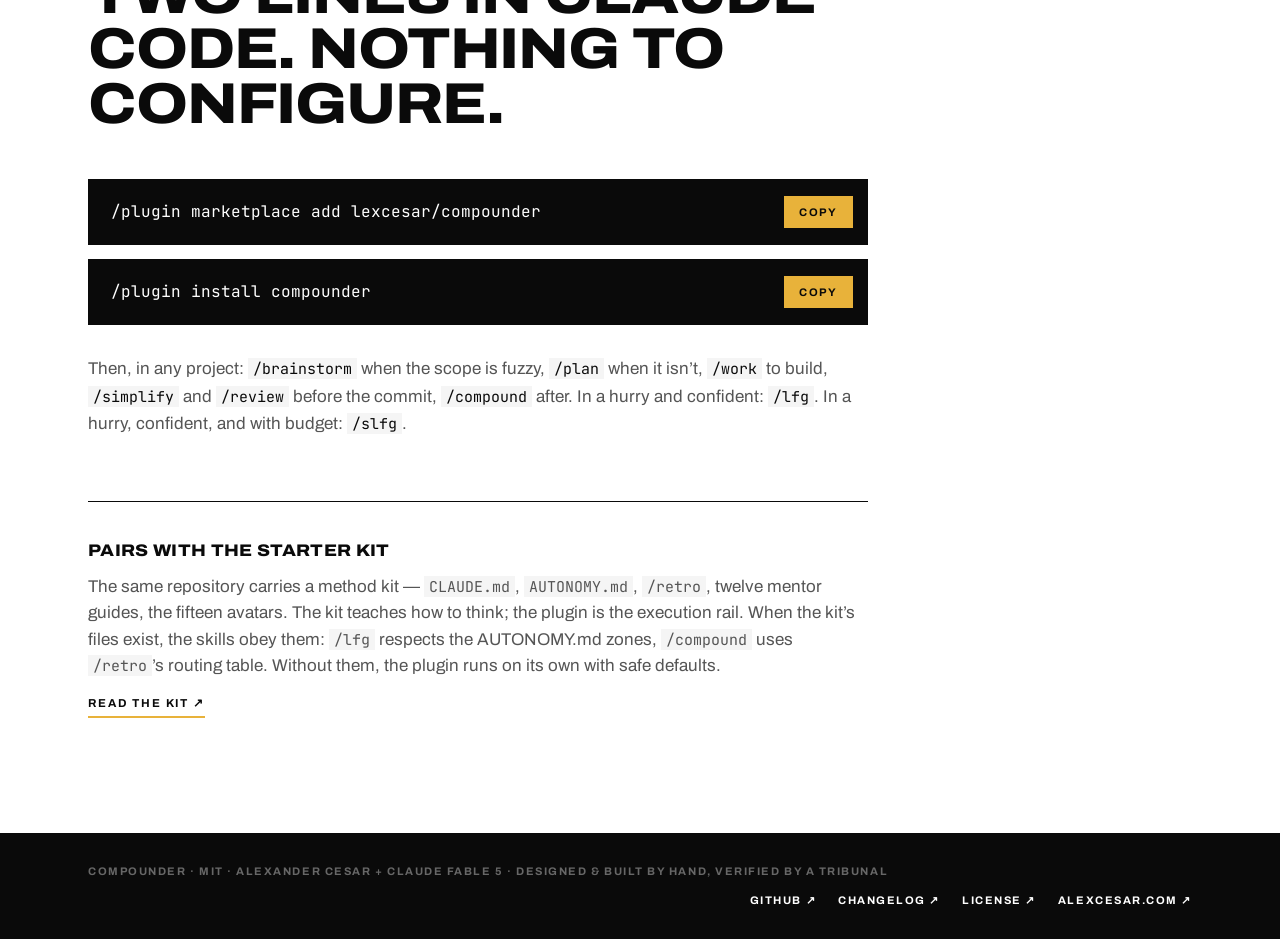
==== commit 7befa45f: "feat(compounder): ship goal, handoff, guardrails and council as plugin skills (v2.5.0) Client projec" ====
--- a/site/index.html
+++ b/site/index.html
@@ -461,7 +461,7 @@
 
 		<div class="install__aside" data-reveal>
 			<h3 class="install__asidetitle">Pairs with the starter kit</h3>
-			<p class="install__asidebody">The same repository carries a method kit — <code>CLAUDE.md</code>, <code>AUTONOMY.md</code>, <code>/goal</code>, <code>/retro</code>, twelve mentor guides. The kit teaches how to think; the plugin is the execution rail. When the kit’s files exist, the skills obey them: <code>/lfg</code> respects the AUTONOMY.md zones, <code>/compound</code> uses <code>/retro</code>’s routing table. Without them, the plugin runs on its own with safe defaults.</p>
+			<p class="install__asidebody">The same repository carries a method kit — <code>CLAUDE.md</code>, <code>AUTONOMY.md</code>, <code>/retro</code>, twelve mentor guides, the fifteen avatars. The kit teaches how to think; the plugin is the execution rail. When the kit’s files exist, the skills obey them: <code>/lfg</code> respects the AUTONOMY.md zones, <code>/compound</code> uses <code>/retro</code>’s routing table. Without them, the plugin runs on its own with safe defaults.</p>
 			<a class="install__asidelink" href="https://github.com/lexcesar/compounder#readme">Read the kit ↗</a>
 		</div>
 	</div>
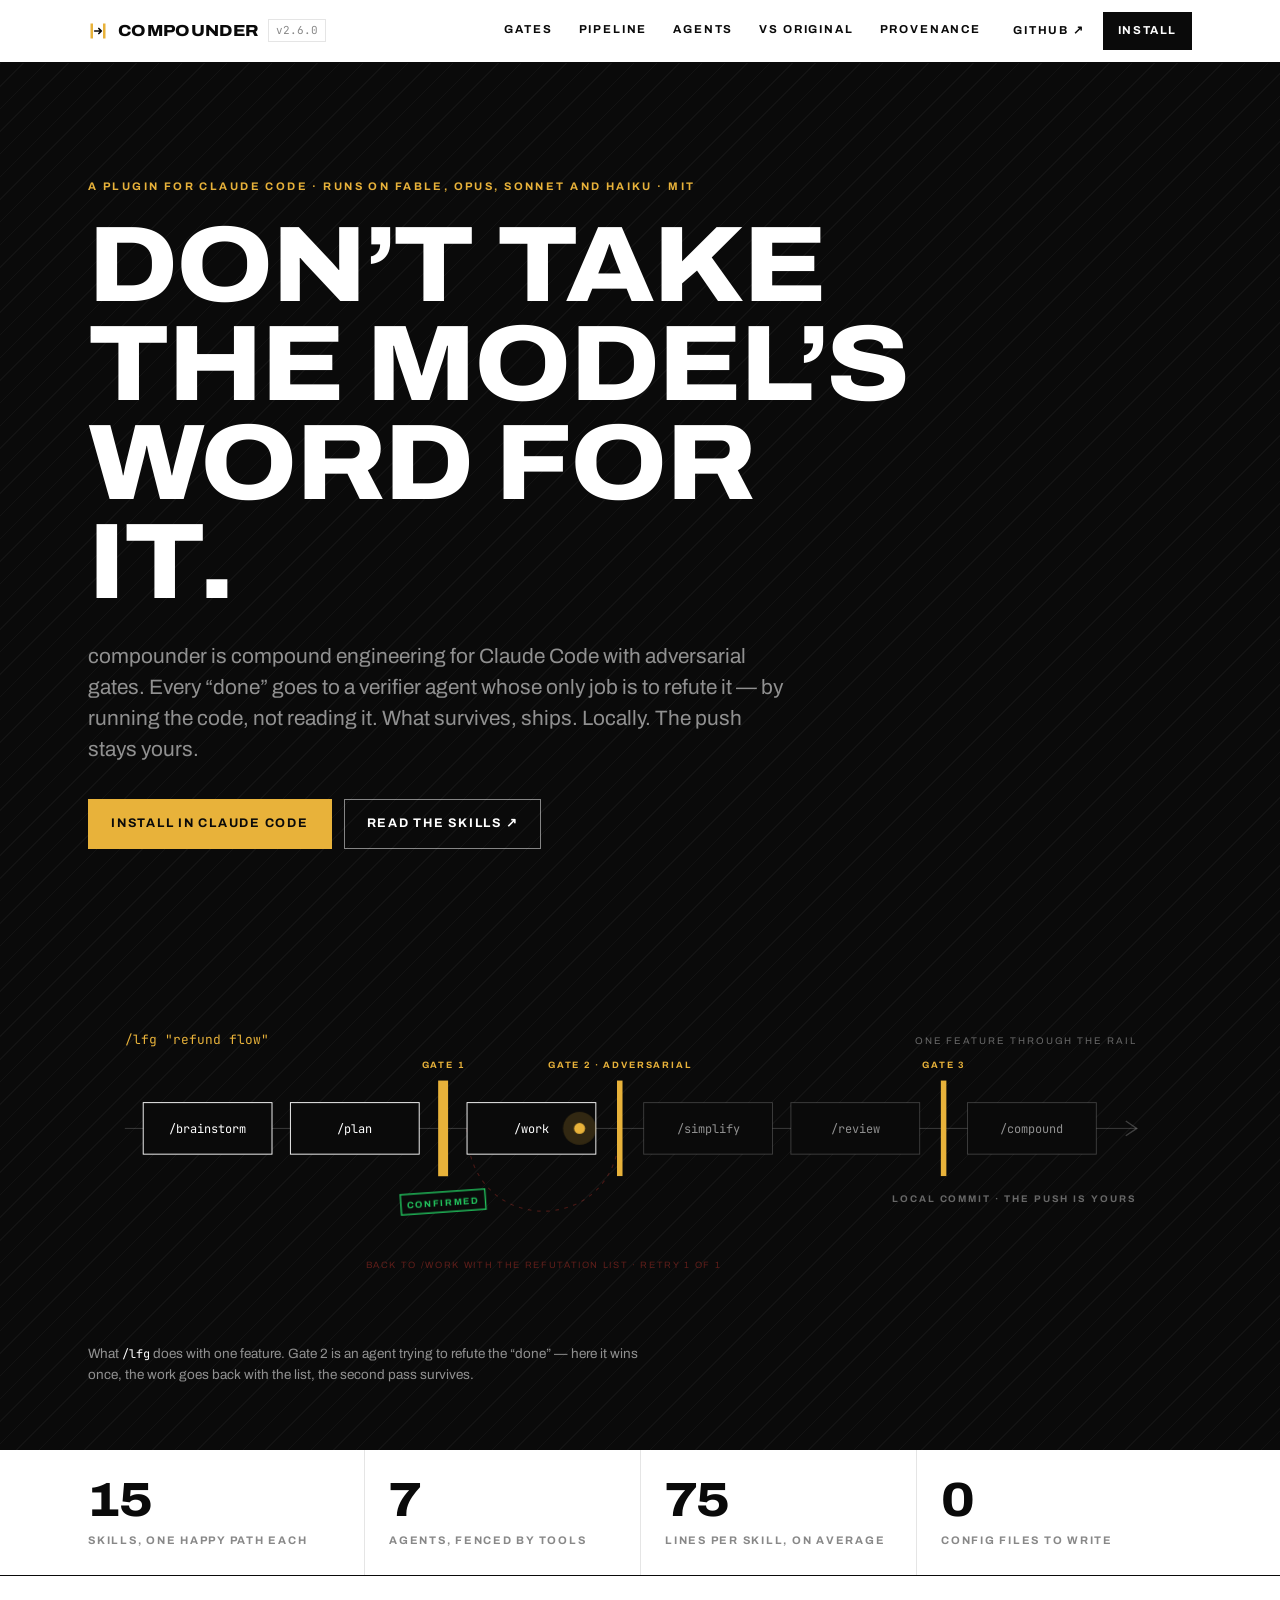
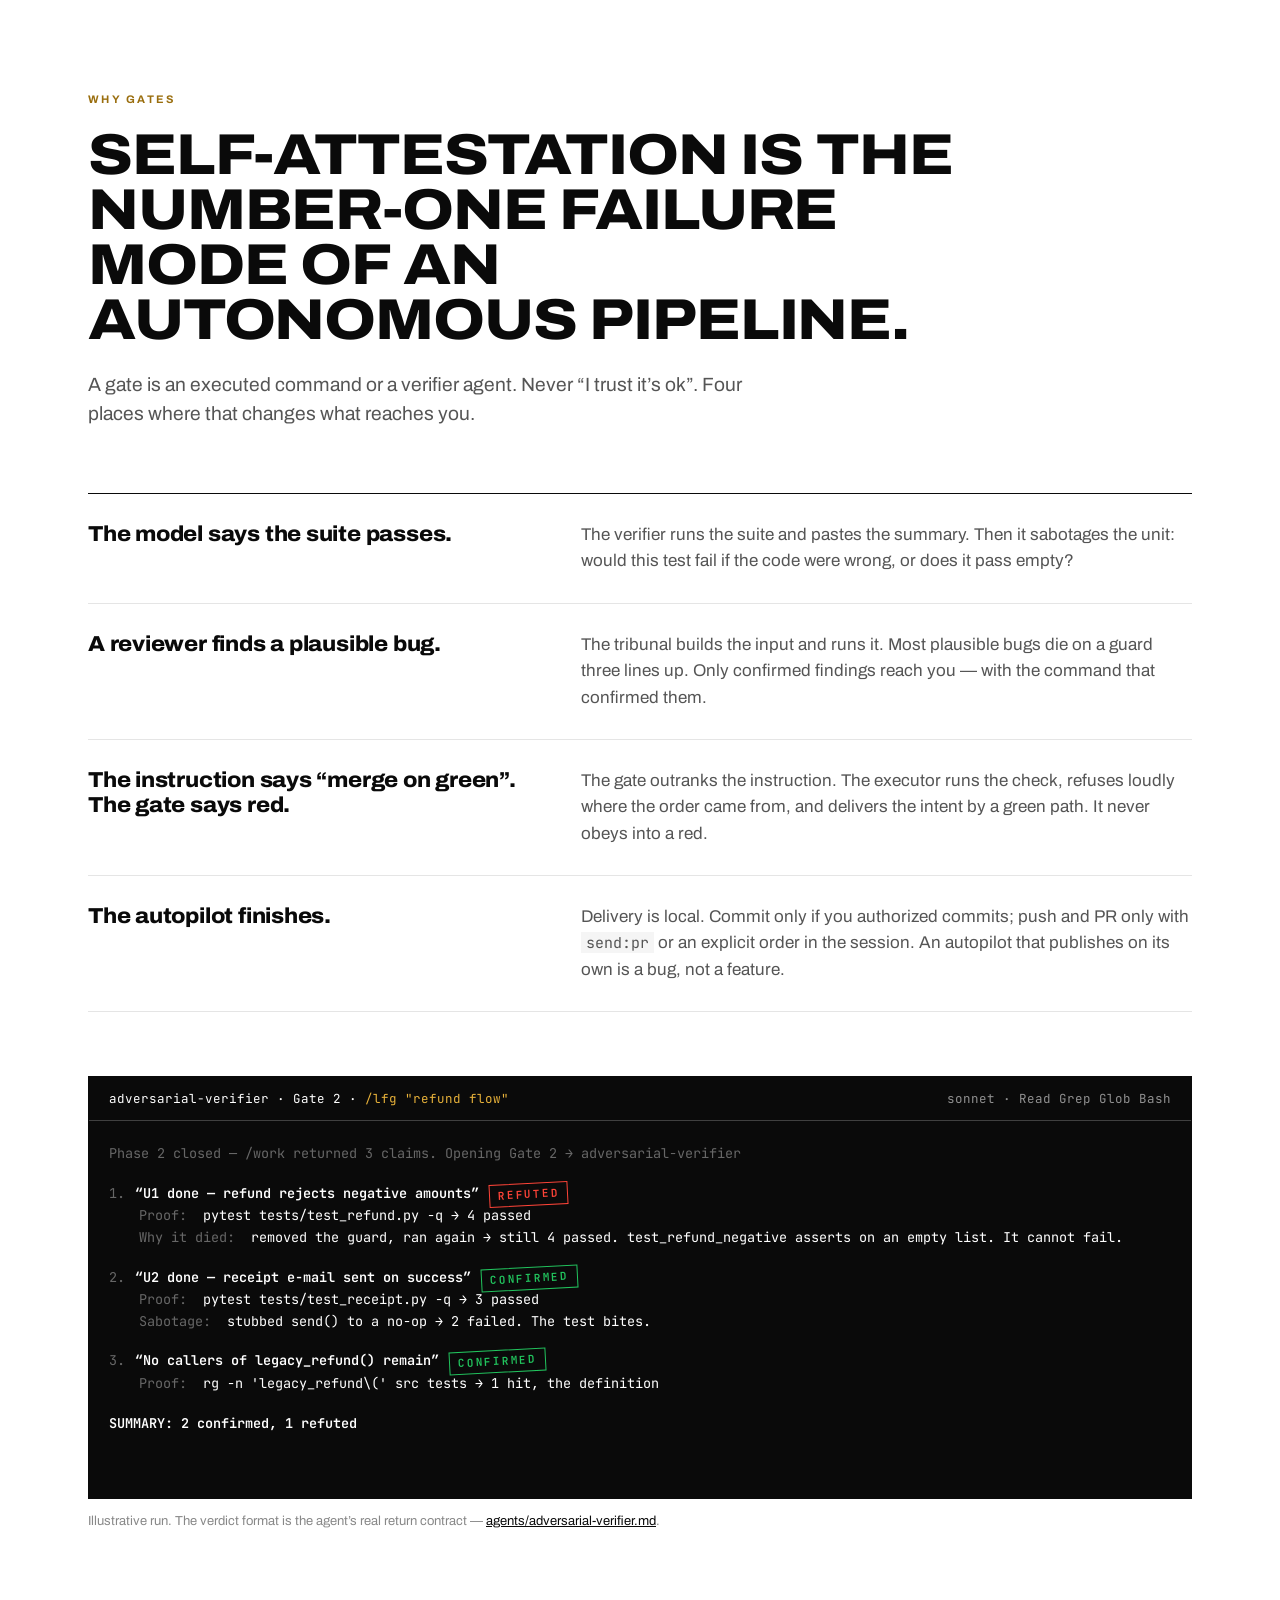
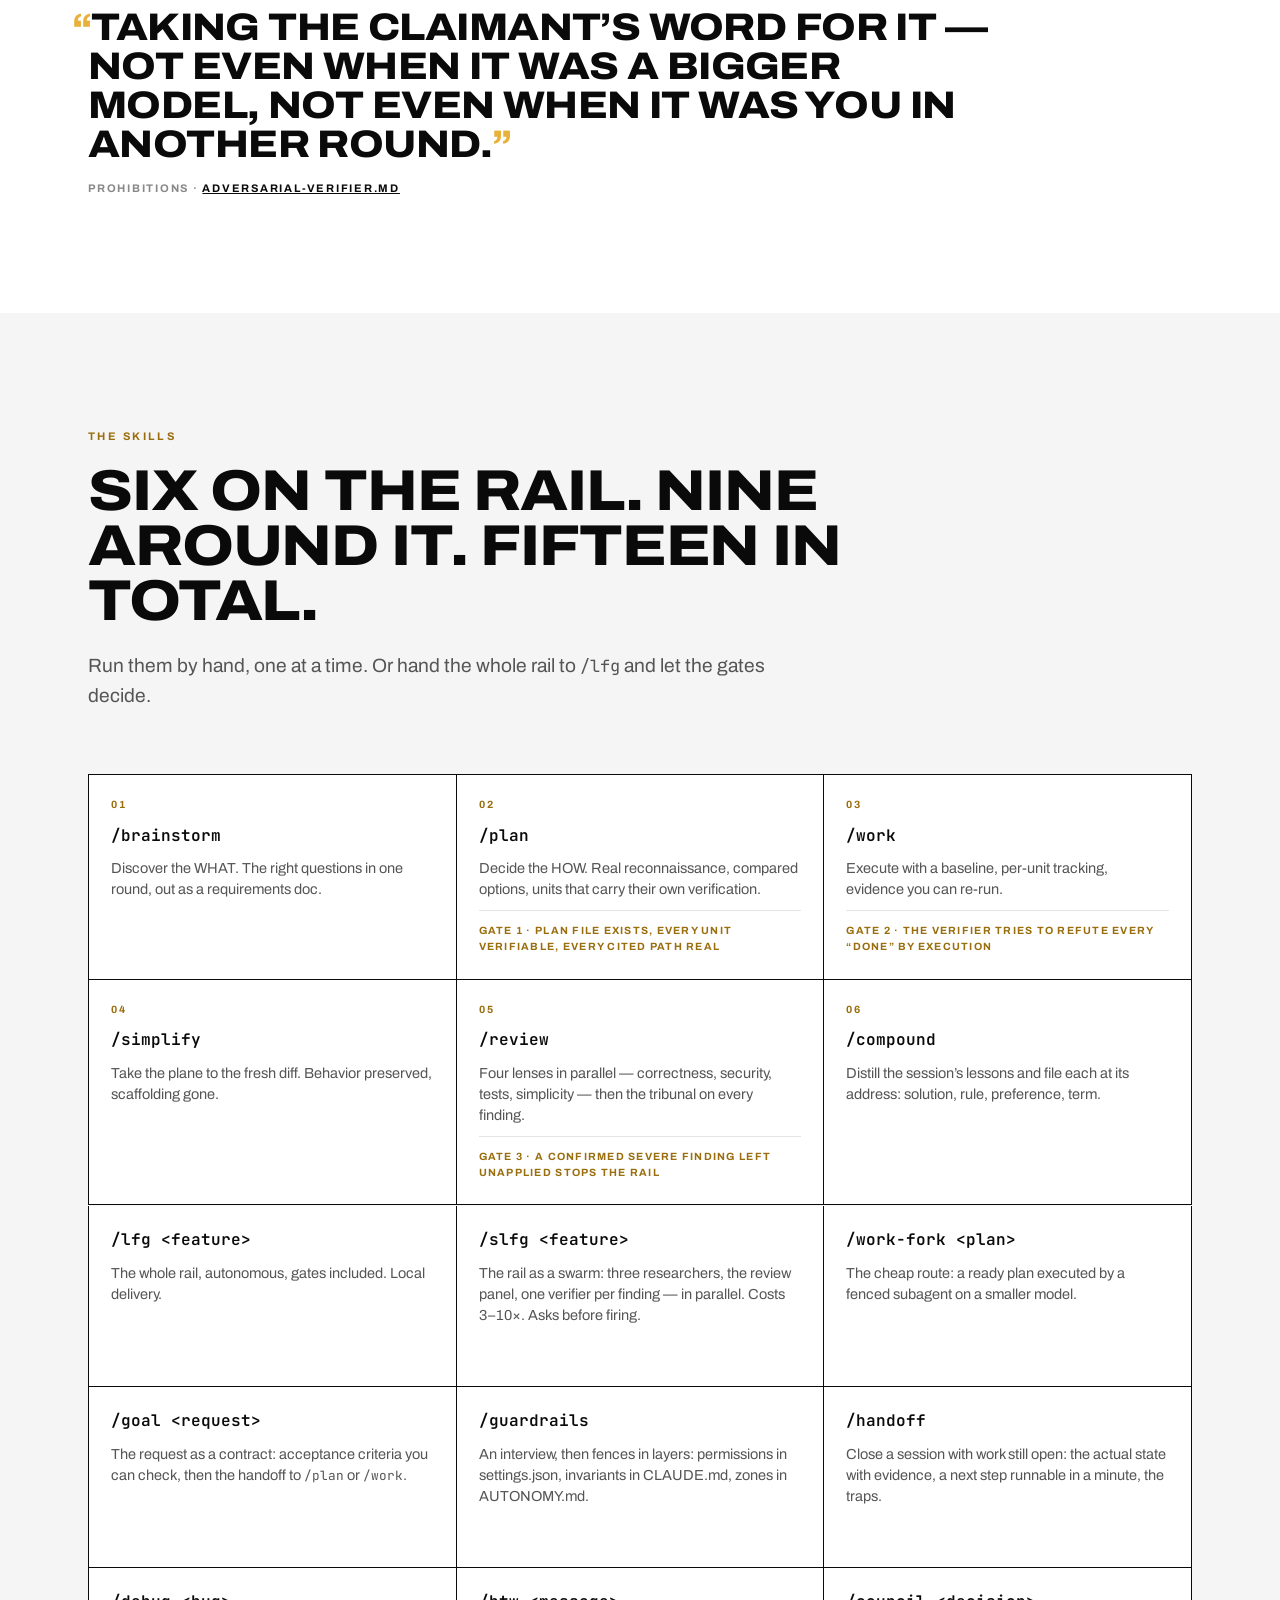
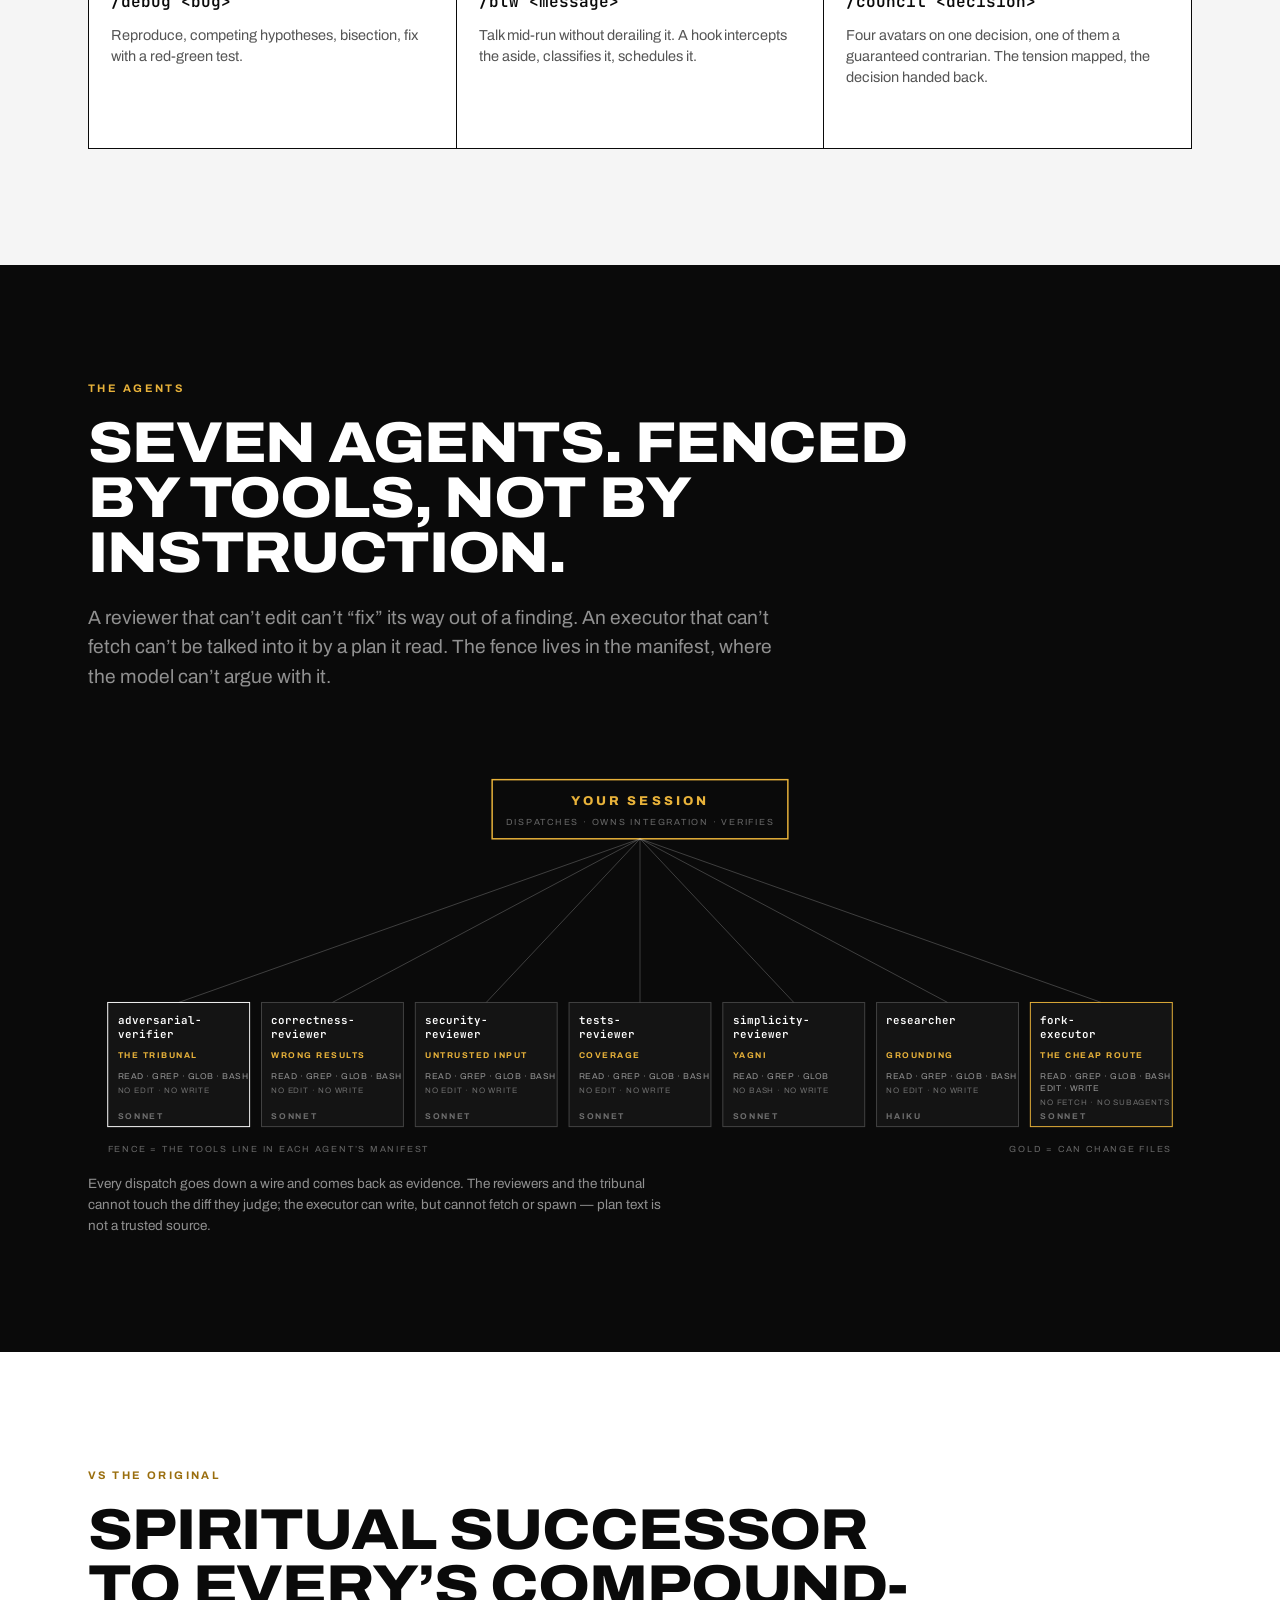
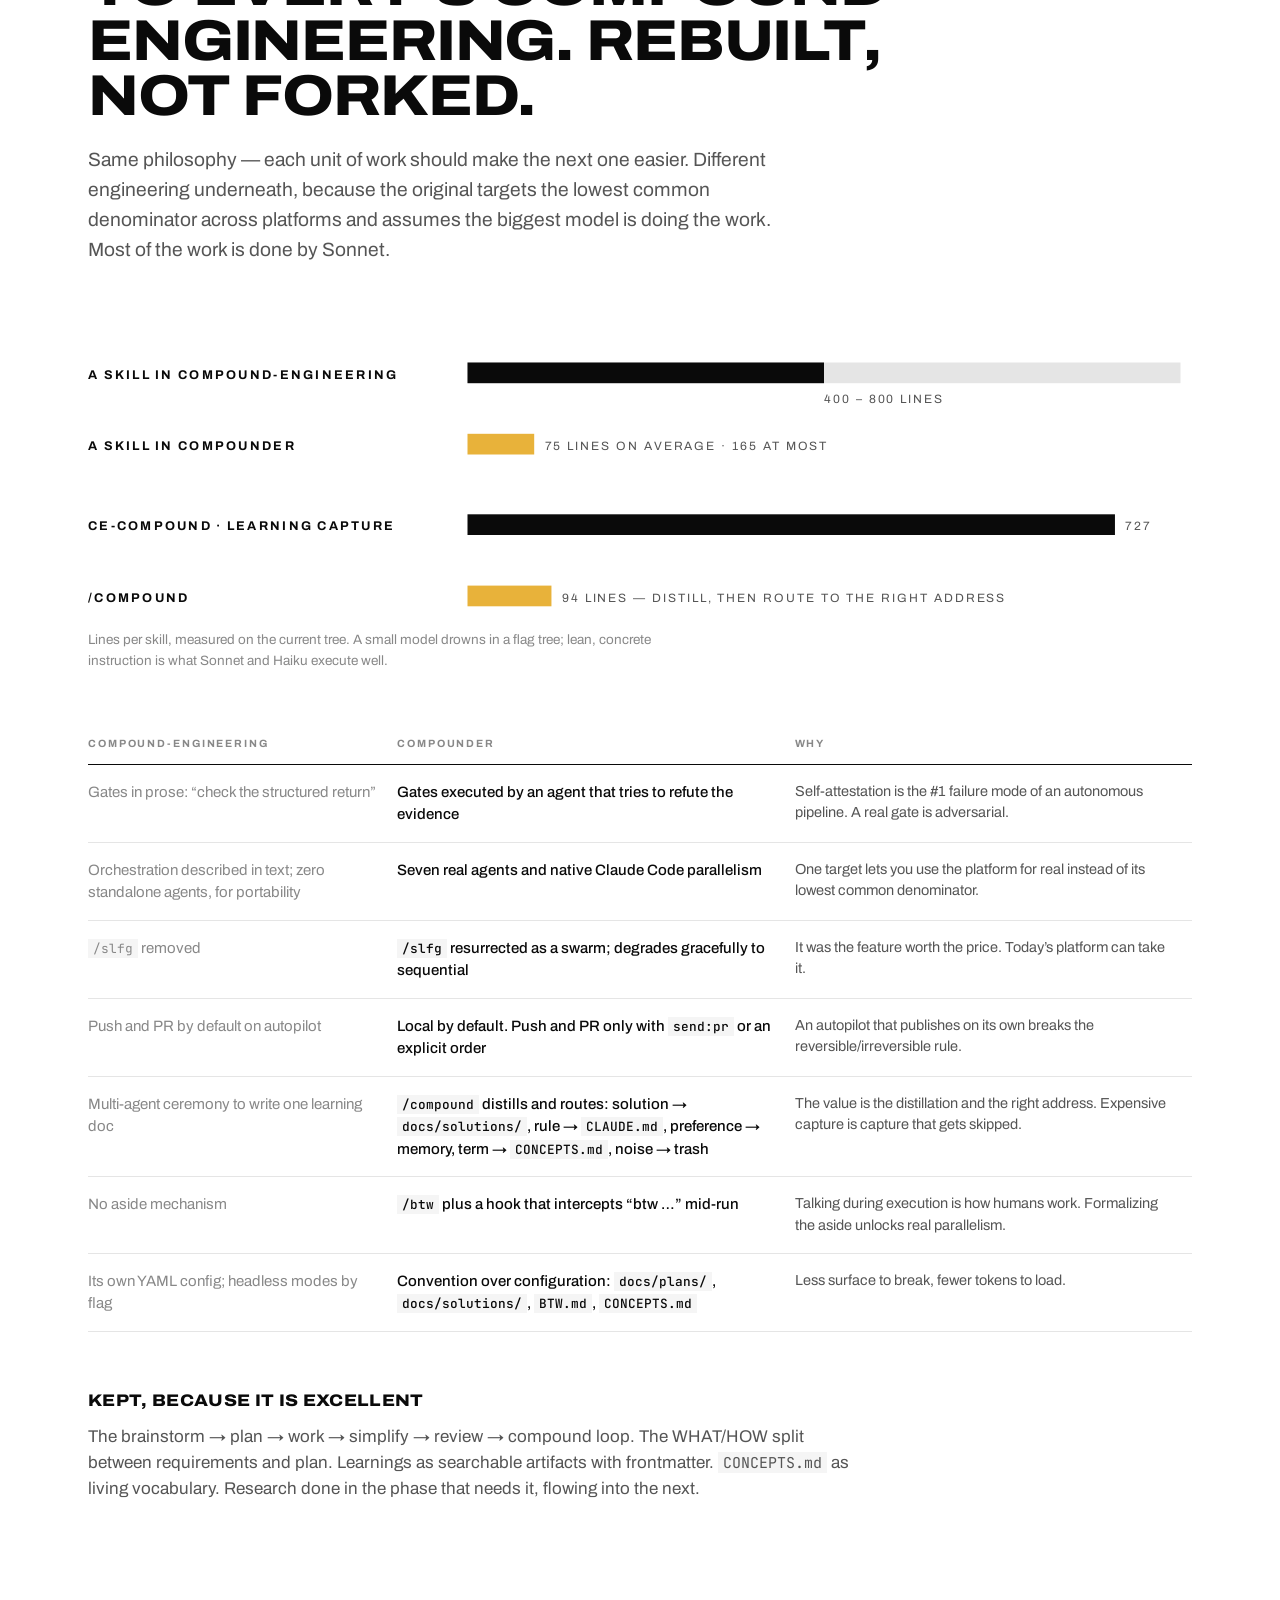
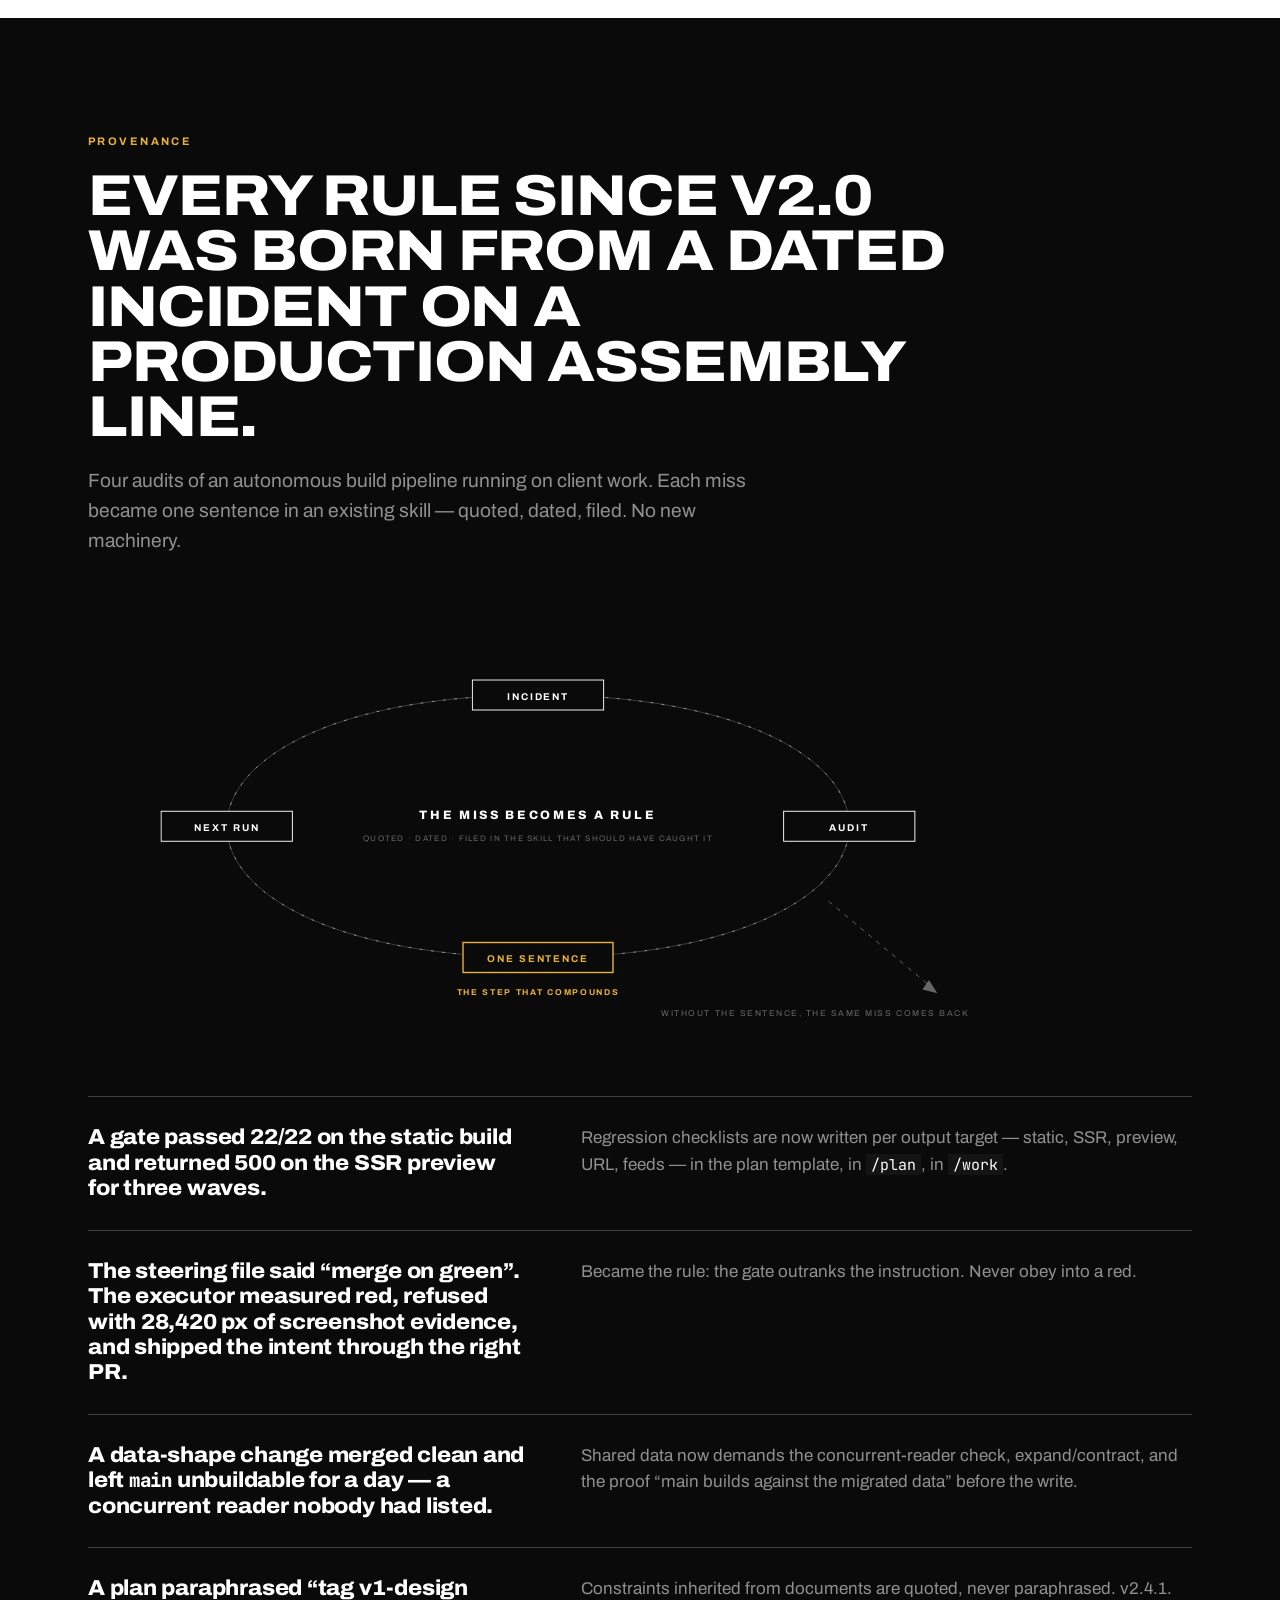
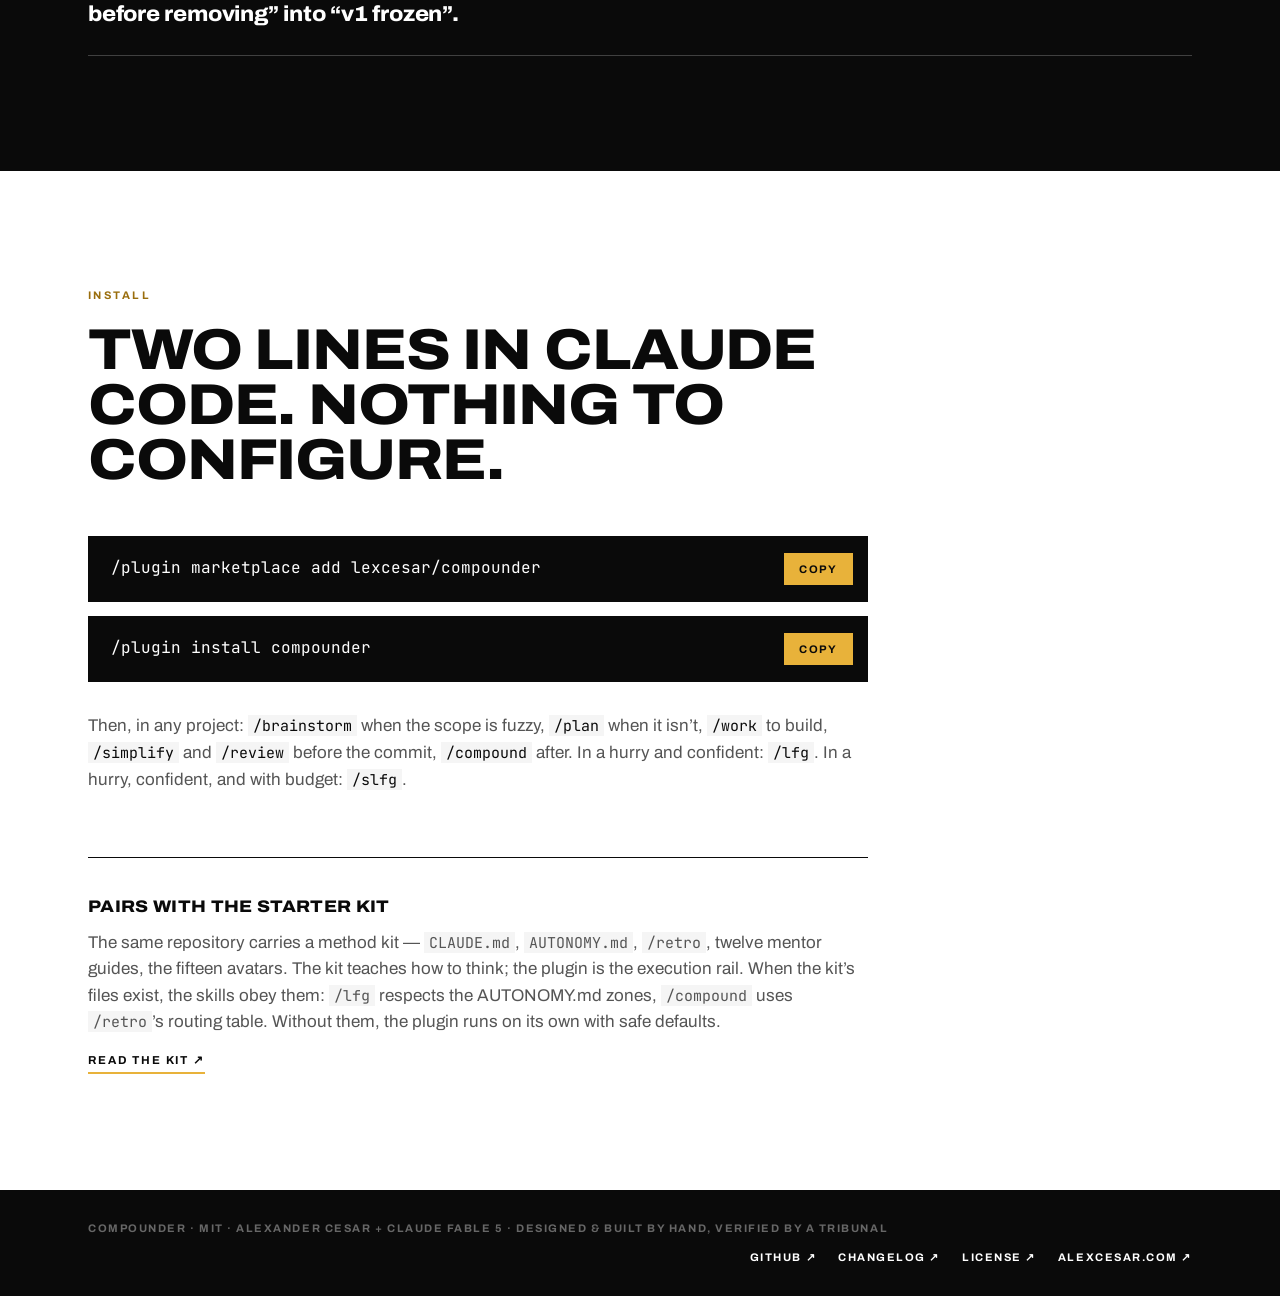
==== commit 236d0cf8: "fix(site): catch the landing page up to v2.6.0 — fifteen skills The page still described v2.4.1: ele" ====
--- a/site/index.html
+++ b/site/index.html
@@ -9,7 +9,7 @@
 <meta property="og:type" content="website">
 <meta property="og:site_name" content="compounder">
 <meta property="og:title" content="compounder — don’t take the model’s word for it">
-<meta property="og:description" content="Compound engineering for Claude Code with adversarial gates. 11 lean skills, 7 fenced agents, local delivery by default.">
+<meta property="og:description" content="Compound engineering for Claude Code with adversarial gates. Lean skills, fenced agents, local delivery by default.">
 <meta property="og:image" content="https://compounder.alexcesar.com/og.png">
 <meta property="og:image:width" content="1200">
 <meta property="og:image:height" content="630">
@@ -29,7 +29,7 @@
 	<div class="nav__inner">
 		<a class="nav__brand" href="#top">
 			<svg class="nav__mark" viewBox="0 0 24 24" aria-hidden="true"><rect x="3" y="3" width="3" height="18"/><rect x="18" y="3" width="3" height="18"/><path d="M8 12h8M13 9l3 3-3 3" fill="none" stroke="currentColor" stroke-width="2" stroke-linecap="round" stroke-linejoin="round"/></svg>
-			compounder<span class="nav__version">v2.4.1</span>
+			compounder<span class="nav__version">v2.6.0</span>
 		</a>
 		<nav class="nav__links" aria-label="Sections">
 			<a href="#gates">Gates</a>
@@ -110,9 +110,9 @@
 
 <section class="strip">
 	<dl class="stats">
-		<div class="stats__cell"><dt>11</dt><dd>skills, one happy path each</dd></div>
+		<div class="stats__cell"><dt>15</dt><dd>skills, one happy path each</dd></div>
 		<div class="stats__cell"><dt>7</dt><dd>agents, fenced by tools</dd></div>
-		<div class="stats__cell"><dt>84</dt><dd>lines per skill, on average</dd></div>
+		<div class="stats__cell"><dt>75</dt><dd>lines per skill, on average</dd></div>
 		<div class="stats__cell"><dt>0</dt><dd>config files to write</dd></div>
 	</dl>
 </section>
@@ -180,7 +180,7 @@
 <section class="section section--tint" id="pipeline">
 	<div class="section__inner">
 		<p class="eyebrow" data-reveal>The skills</p>
-		<h2 class="section__title" data-reveal>Six on the rail. Five around it. Eleven in total.</h2>
+		<h2 class="section__title" data-reveal>Six on the rail. Nine around it. Fifteen in total.</h2>
 		<p class="section__lede" data-reveal>Run them by hand, one at a time. Or hand the whole rail to <code>/lfg</code> and let the gates decide.</p>
 
 		<ol class="grid" data-reveal>
@@ -195,9 +195,13 @@
 		<ul class="grid grid--aside" data-reveal>
 			<li class="grid__cell"><code class="grid__cmd">/lfg &lt;feature&gt;</code><p class="grid__role">The whole rail, autonomous, gates included. Local delivery.</p></li>
 			<li class="grid__cell"><code class="grid__cmd">/slfg &lt;feature&gt;</code><p class="grid__role">The rail as a swarm: three researchers, the review panel, one verifier per finding — in parallel. Costs 3–10×. Asks before firing.</p></li>
+			<li class="grid__cell"><code class="grid__cmd">/work-fork &lt;plan&gt;</code><p class="grid__role">The cheap route: a ready plan executed by a fenced subagent on a smaller model.</p></li>
+			<li class="grid__cell"><code class="grid__cmd">/goal &lt;request&gt;</code><p class="grid__role">The request as a contract: acceptance criteria you can check, then the handoff to <code>/plan</code> or <code>/work</code>.</p></li>
+			<li class="grid__cell"><code class="grid__cmd">/guardrails</code><p class="grid__role">An interview, then fences in layers: permissions in settings.json, invariants in CLAUDE.md, zones in AUTONOMY.md.</p></li>
+			<li class="grid__cell"><code class="grid__cmd">/handoff</code><p class="grid__role">Close a session with work still open: the actual state with evidence, a next step runnable in a minute, the traps.</p></li>
 			<li class="grid__cell"><code class="grid__cmd">/debug &lt;bug&gt;</code><p class="grid__role">Reproduce, competing hypotheses, bisection, fix with a red-green test.</p></li>
 			<li class="grid__cell"><code class="grid__cmd">/btw &lt;message&gt;</code><p class="grid__role">Talk mid-run without derailing it. A hook intercepts the aside, classifies it, schedules it.</p></li>
-			<li class="grid__cell"><code class="grid__cmd">/work-fork &lt;plan&gt;</code><p class="grid__role">The cheap route: a ready plan executed by a fenced subagent on a smaller model.</p></li>
+			<li class="grid__cell"><code class="grid__cmd">/council &lt;decision&gt;</code><p class="grid__role">Four avatars on one decision, one of them a guaranteed contrarian. The tension mapped, the decision handed back.</p></li>
 		</ul>
 	</div>
 </section>
@@ -320,15 +324,15 @@
 		<p class="section__lede" data-reveal>Same philosophy — each unit of work should make the next one easier. Different engineering underneath, because the original targets the lowest common denominator across platforms and assumes the biggest model is doing the work. Most of the work is done by Sonnet.</p>
 
 		<figure class="diagram diagram--paper" data-anim>
-			<svg class="bars" viewBox="0 0 960 250" role="img" aria-label="Skill length in lines. A compound-engineering skill: 400 to 800 lines. A compounder skill: 84 lines on average, 165 at most. The original learning-capture skill: 727 lines. compounder's /compound: 94 lines.">
+			<svg class="bars" viewBox="0 0 960 250" role="img" aria-label="Skill length in lines. A compound-engineering skill: 400 to 800 lines. A compounder skill: 75 lines on average, 165 at most. The original learning-capture skill: 727 lines. compounder's /compound: 94 lines.">
 				<text class="bars__label" x="0" y="44">A SKILL IN COMPOUND-ENGINEERING</text>
 				<rect class="bars__bar bars__bar--range" x="330" y="30" width="620" height="18" style="--i:0"/>
 				<rect class="bars__bar bars__bar--ink" x="330" y="30" width="310" height="18" style="--i:0"/>
 				<text class="bars__value" x="640" y="65">400 – 800 LINES</text>
 
 				<text class="bars__label" x="0" y="106">A SKILL IN COMPOUNDER</text>
-				<rect class="bars__bar bars__bar--gold" x="330" y="92" width="65" height="18" style="--i:1"/>
-				<text class="bars__value" x="404" y="106">84 LINES ON AVERAGE · 165 AT MOST</text>
+				<rect class="bars__bar bars__bar--gold" x="330" y="92" width="58" height="18" style="--i:1"/>
+				<text class="bars__value" x="397" y="106">75 LINES ON AVERAGE · 165 AT MOST</text>
 
 				<text class="bars__label" x="0" y="176">CE-COMPOUND · LEARNING CAPTURE</text>
 				<rect class="bars__bar bars__bar--ink" x="330" y="162" width="563" height="18" style="--i:2"/>
--- a/site/style.css
+++ b/site/style.css
@@ -375,7 +375,7 @@
 	display: grid; grid-template-columns: repeat(3, 1fr); gap: 1px;
 	background: var(--line); border: 1px solid var(--line);
 }
-.grid--aside { margin-top: 1px; border-top: 0; grid-template-columns: repeat(5, 1fr); }
+.grid--aside { margin-top: 1px; border-top: 0; }
 .grid__cell {
 	background: var(--paper); padding: 22px 22px 24px; min-height: 180px;
 	display: flex; flex-direction: column; gap: 10px;
@@ -393,8 +393,7 @@
 	color: var(--accent);
 }
 
-@media (max-width: 960px) { .grid--aside { grid-template-columns: repeat(2, 1fr); } }
-@media (max-width: 720px) { .grid { grid-template-columns: 1fr; } .grid--aside { grid-template-columns: 1fr; } .grid__cell { min-height: 0; } }
+@media (max-width: 720px) { .grid { grid-template-columns: 1fr; } .grid__cell { min-height: 0; } }
 
 /* ---------- diagrams (shared) ---------- */
 
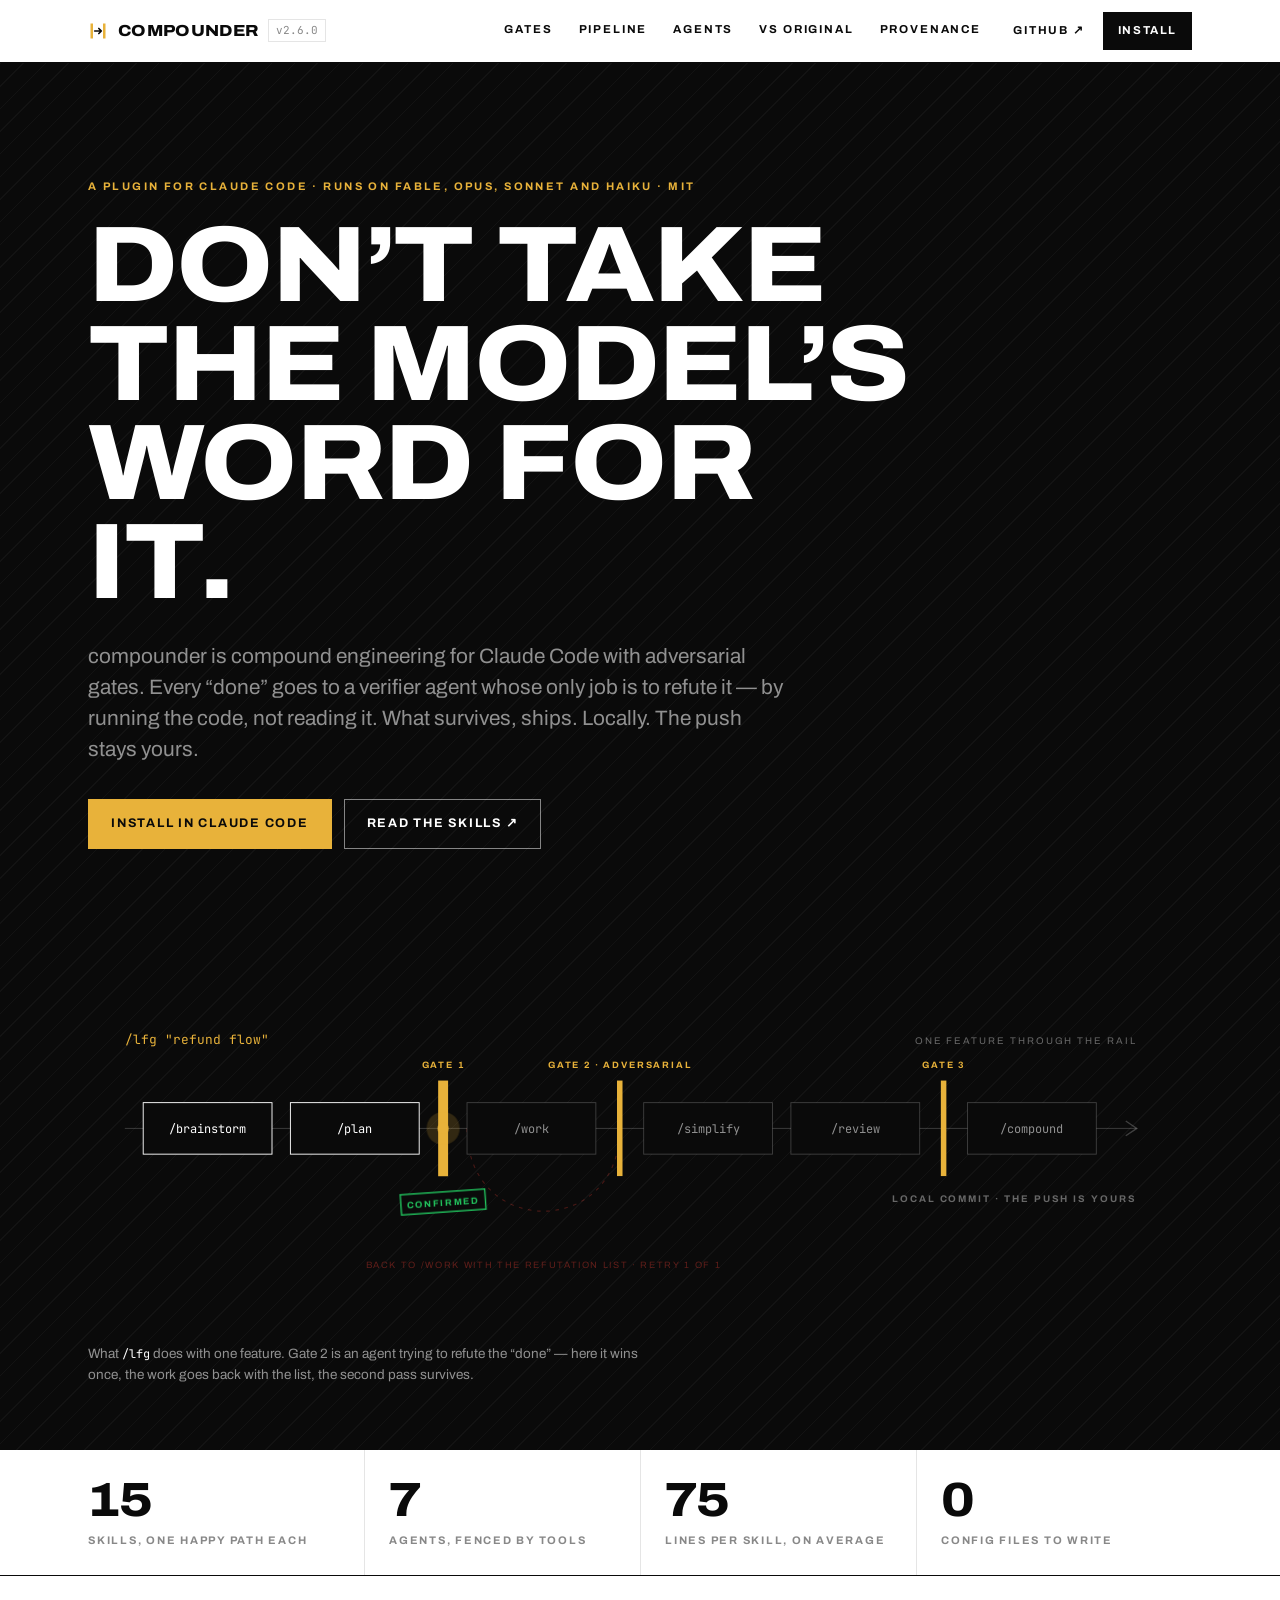
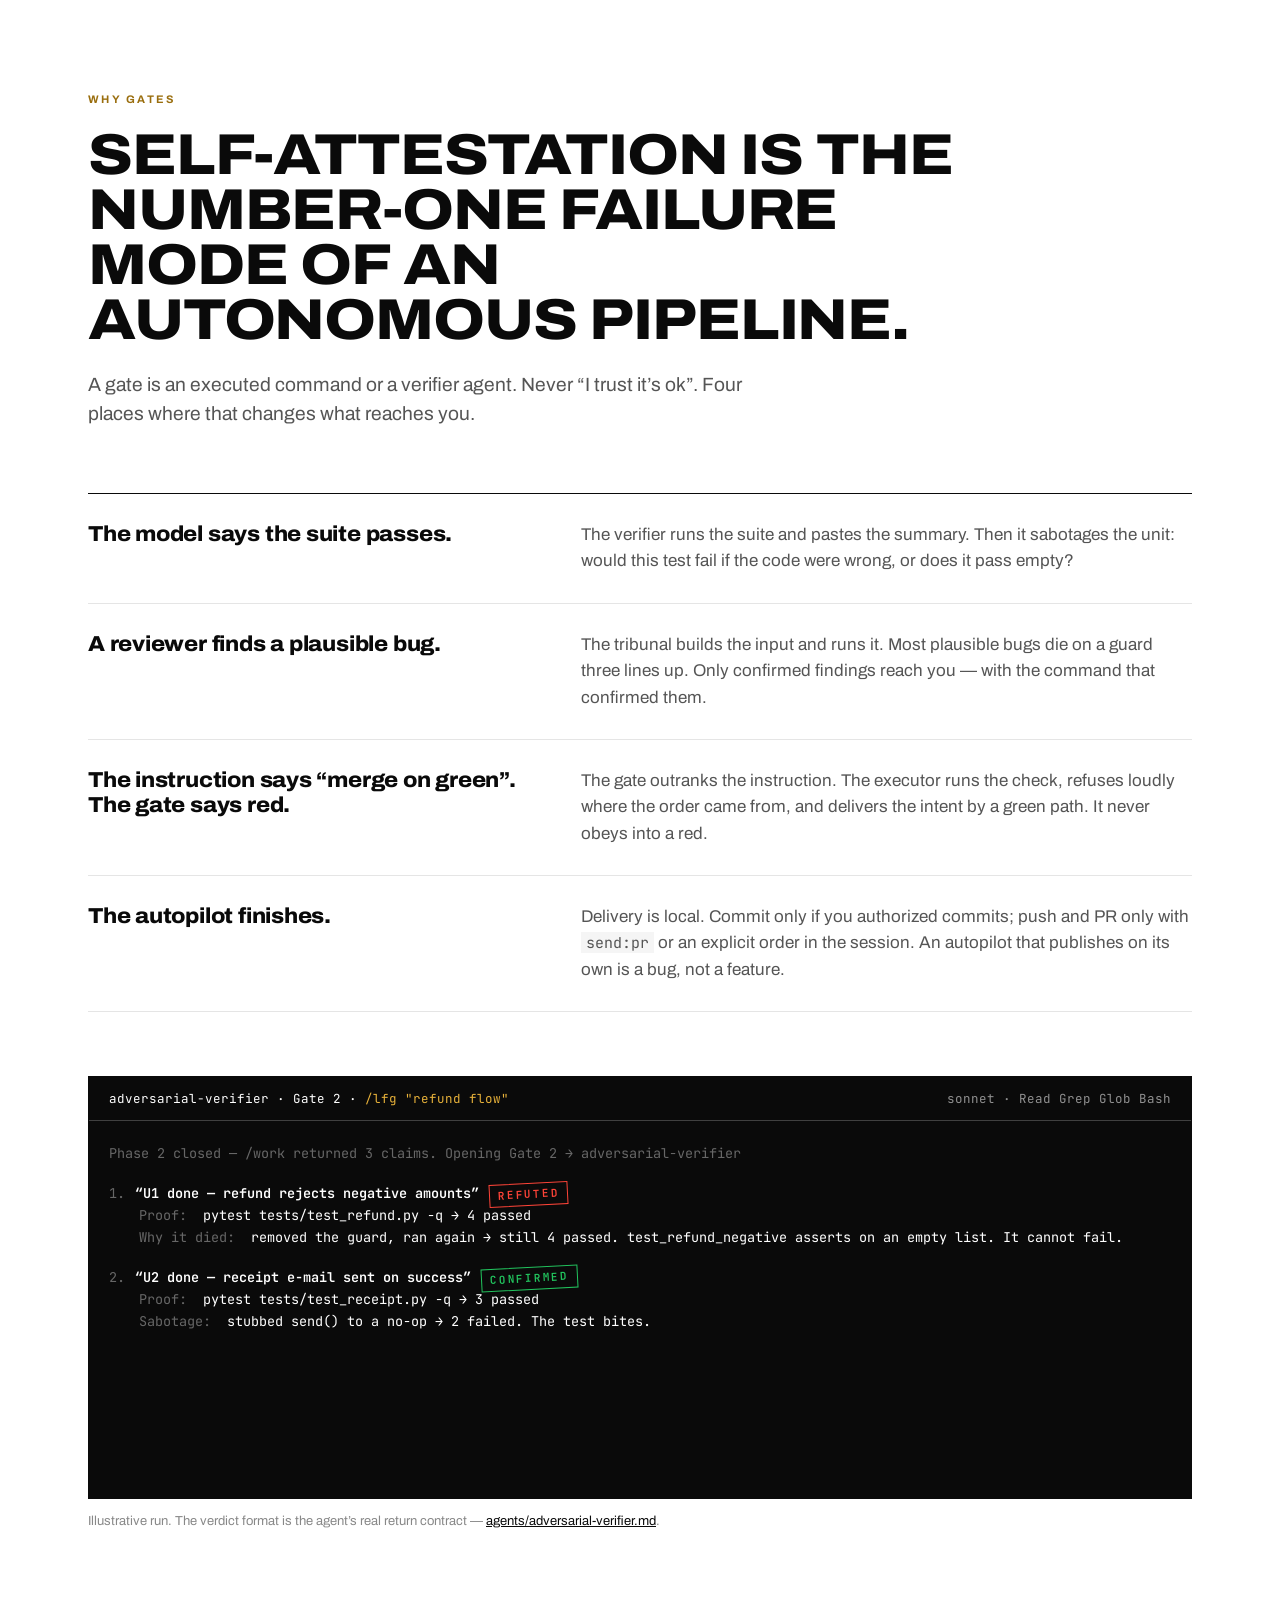
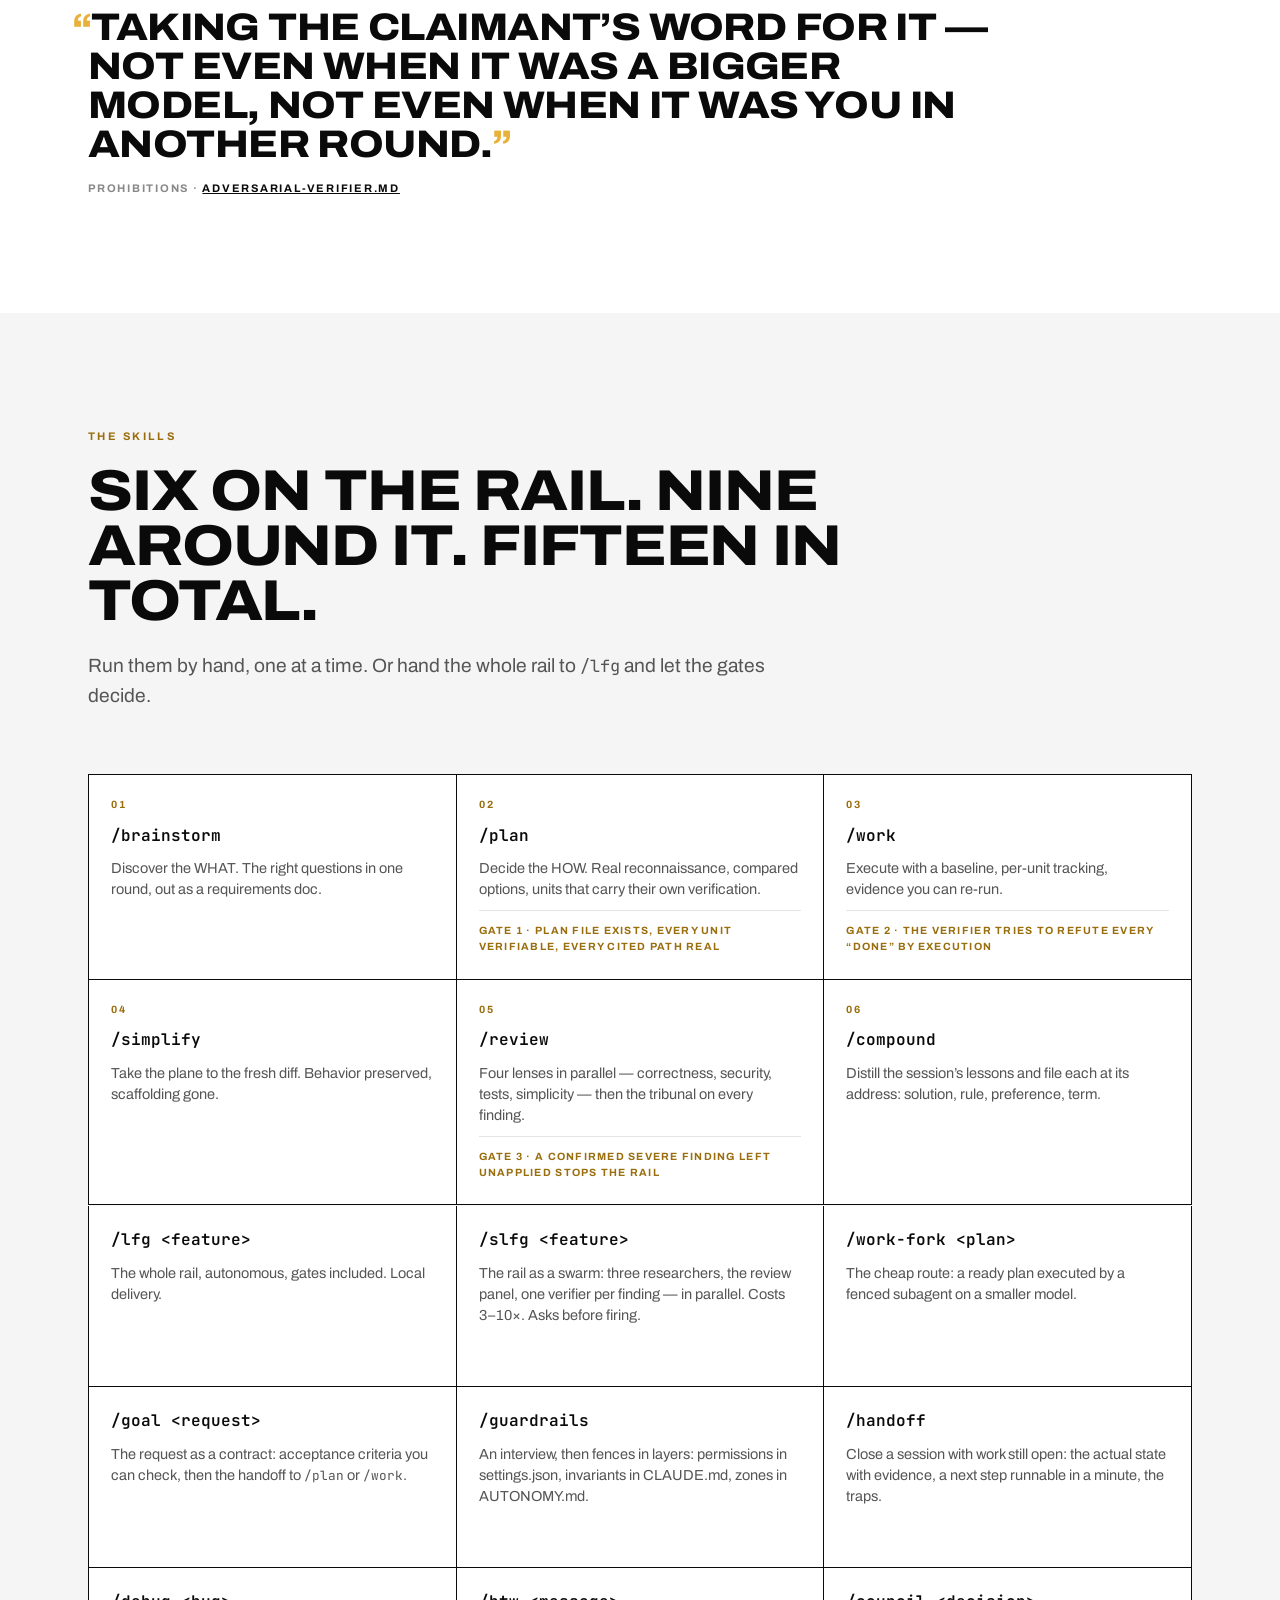
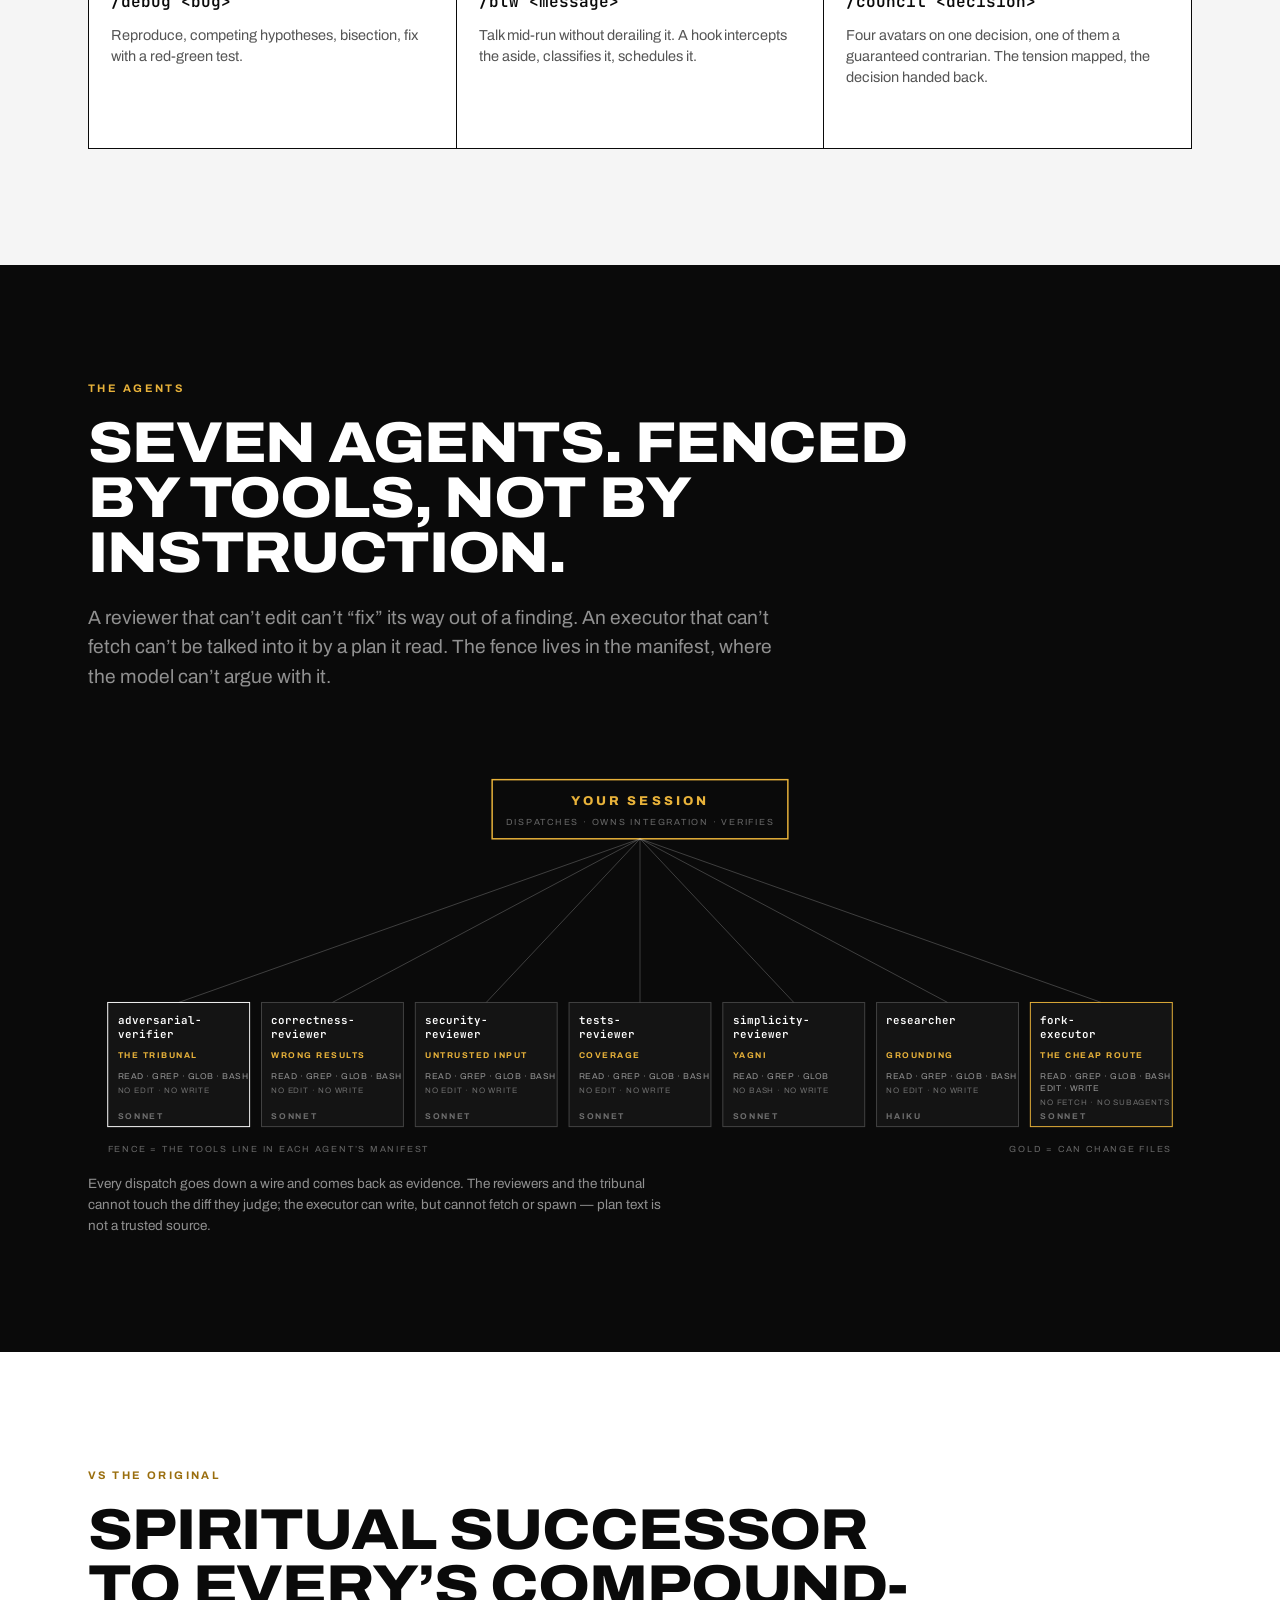
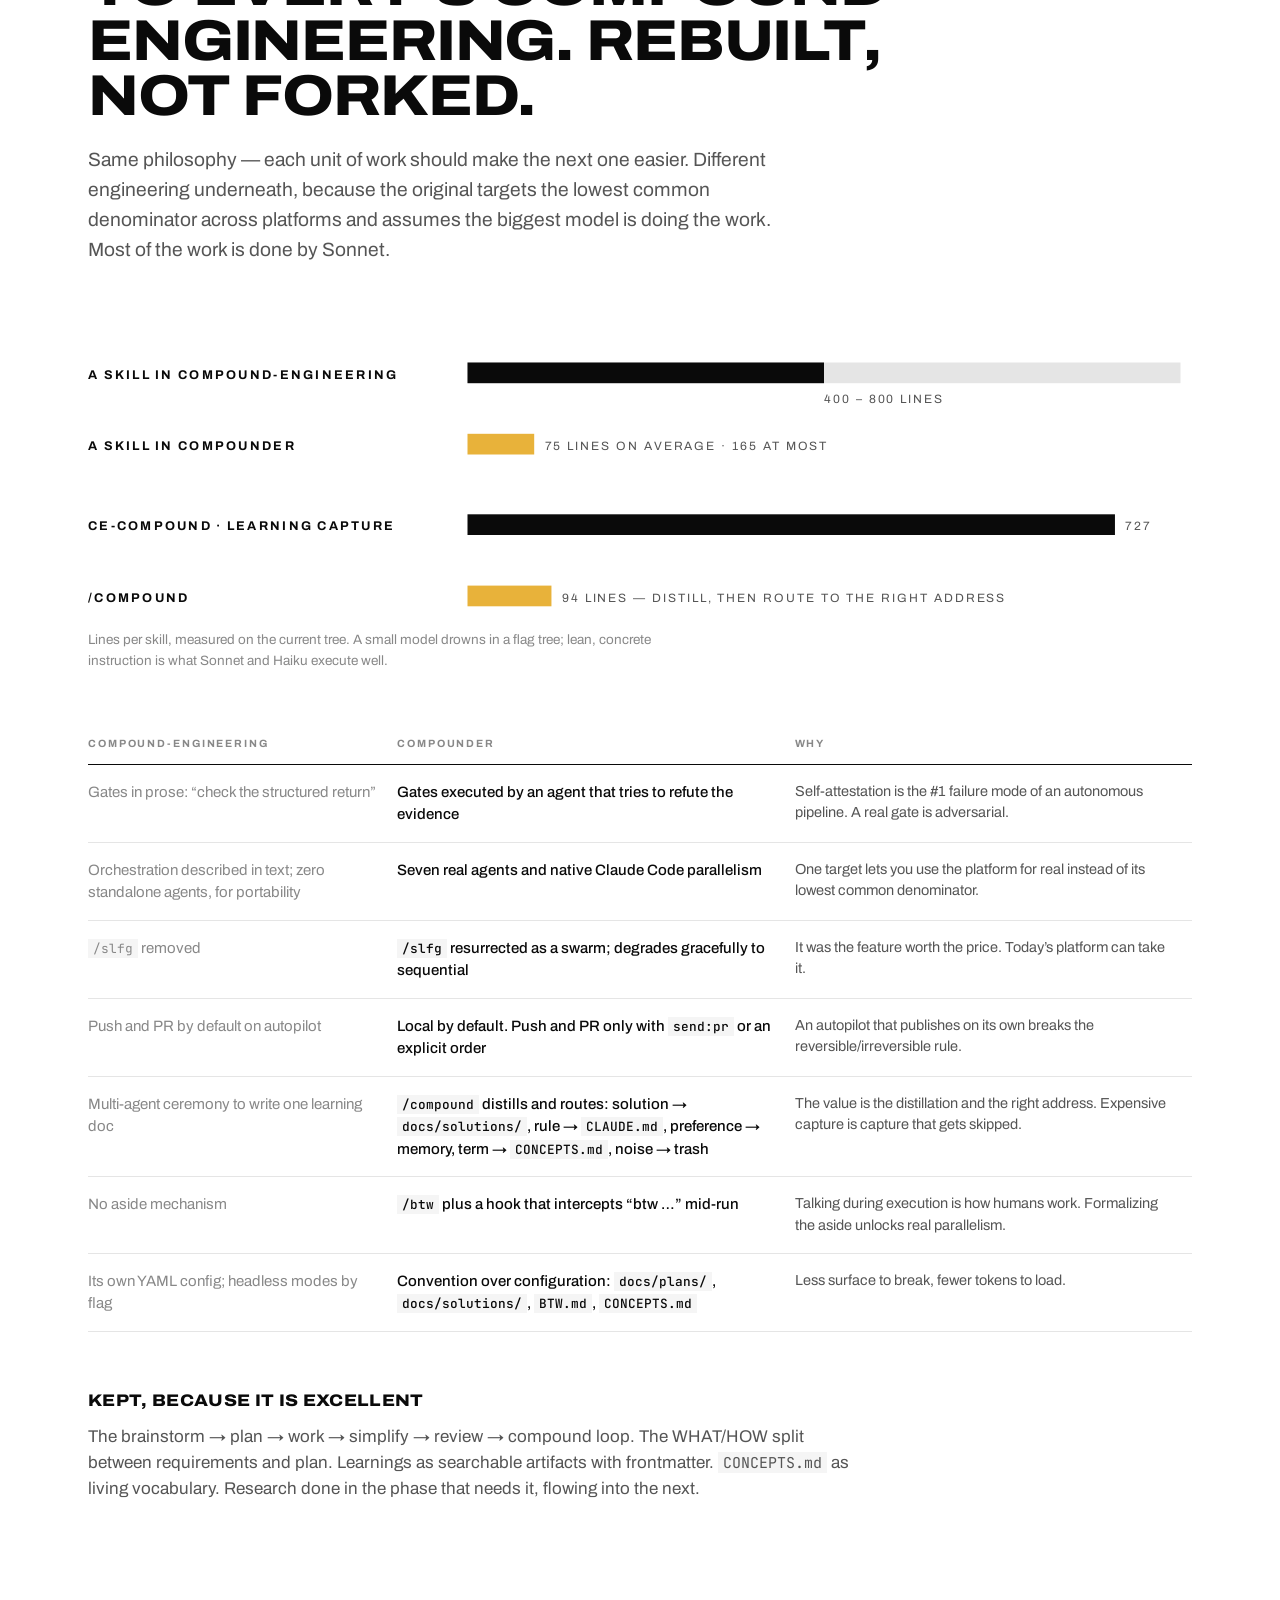
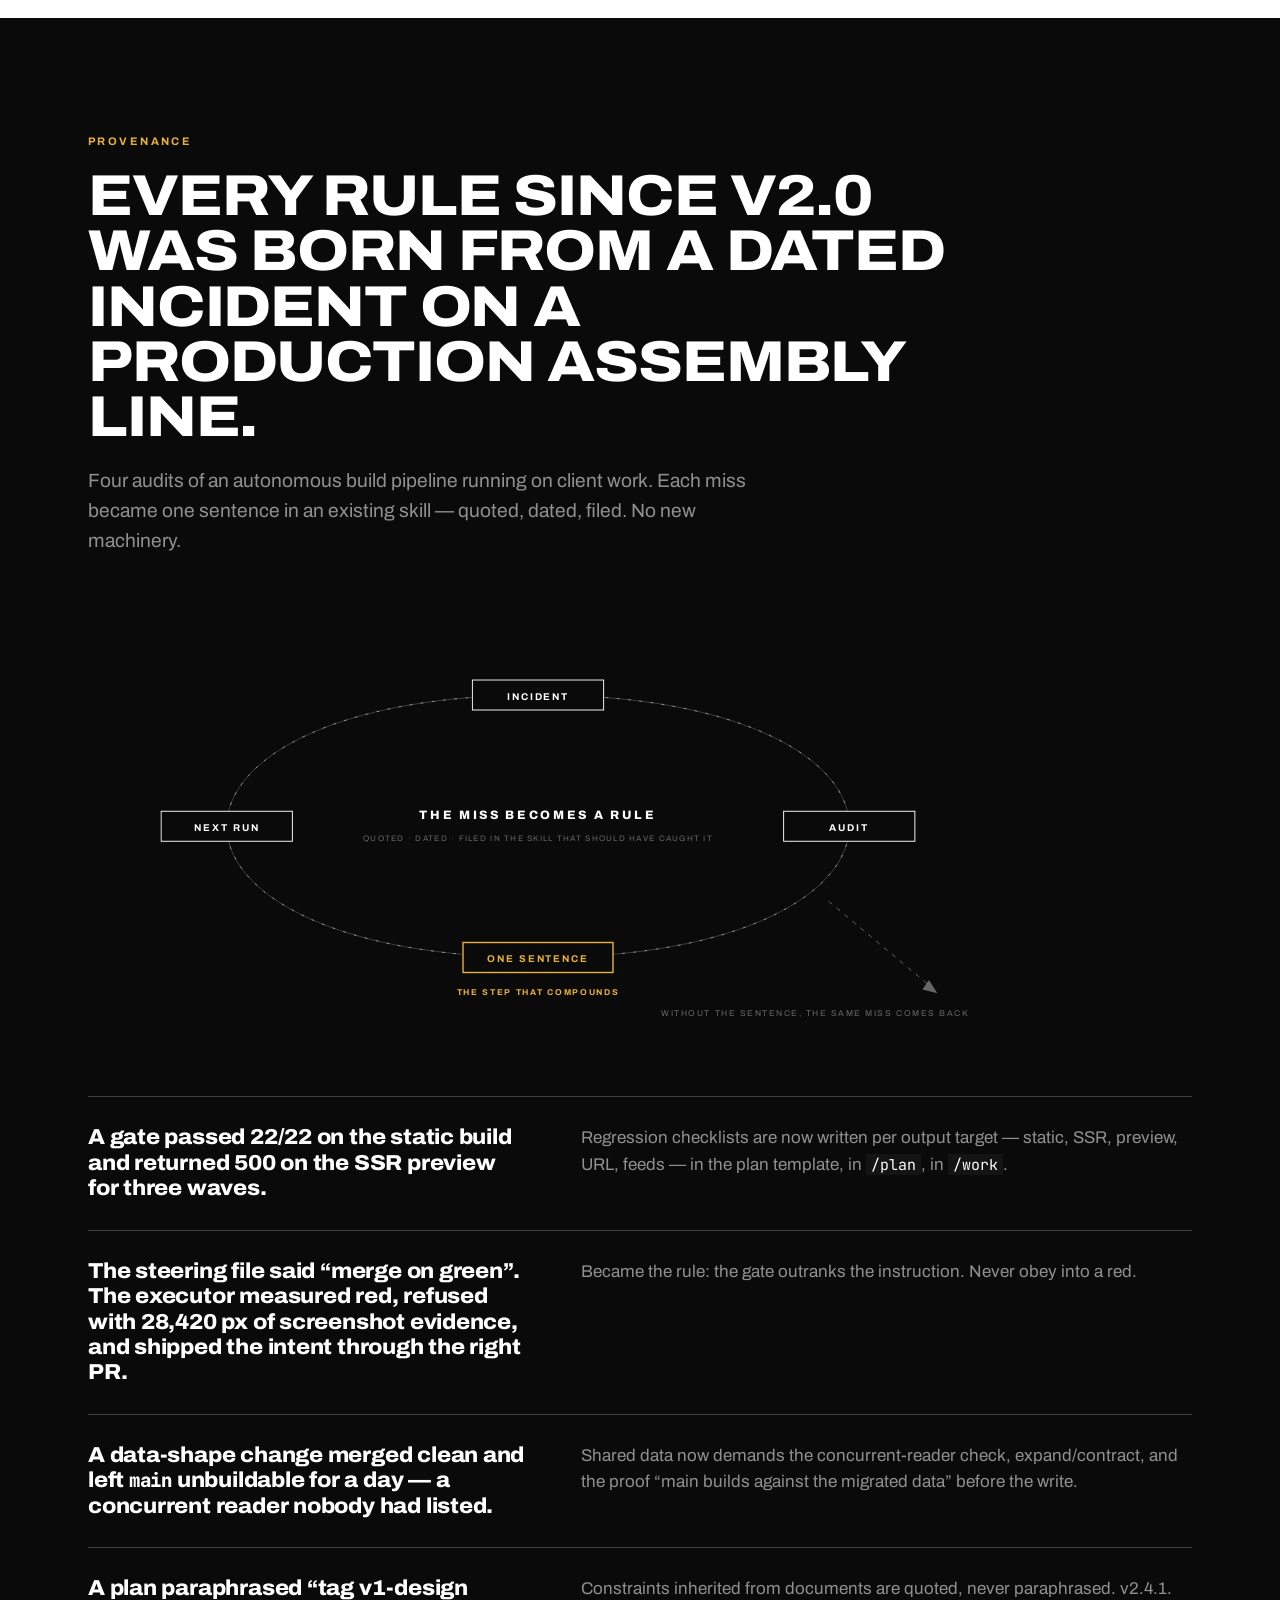
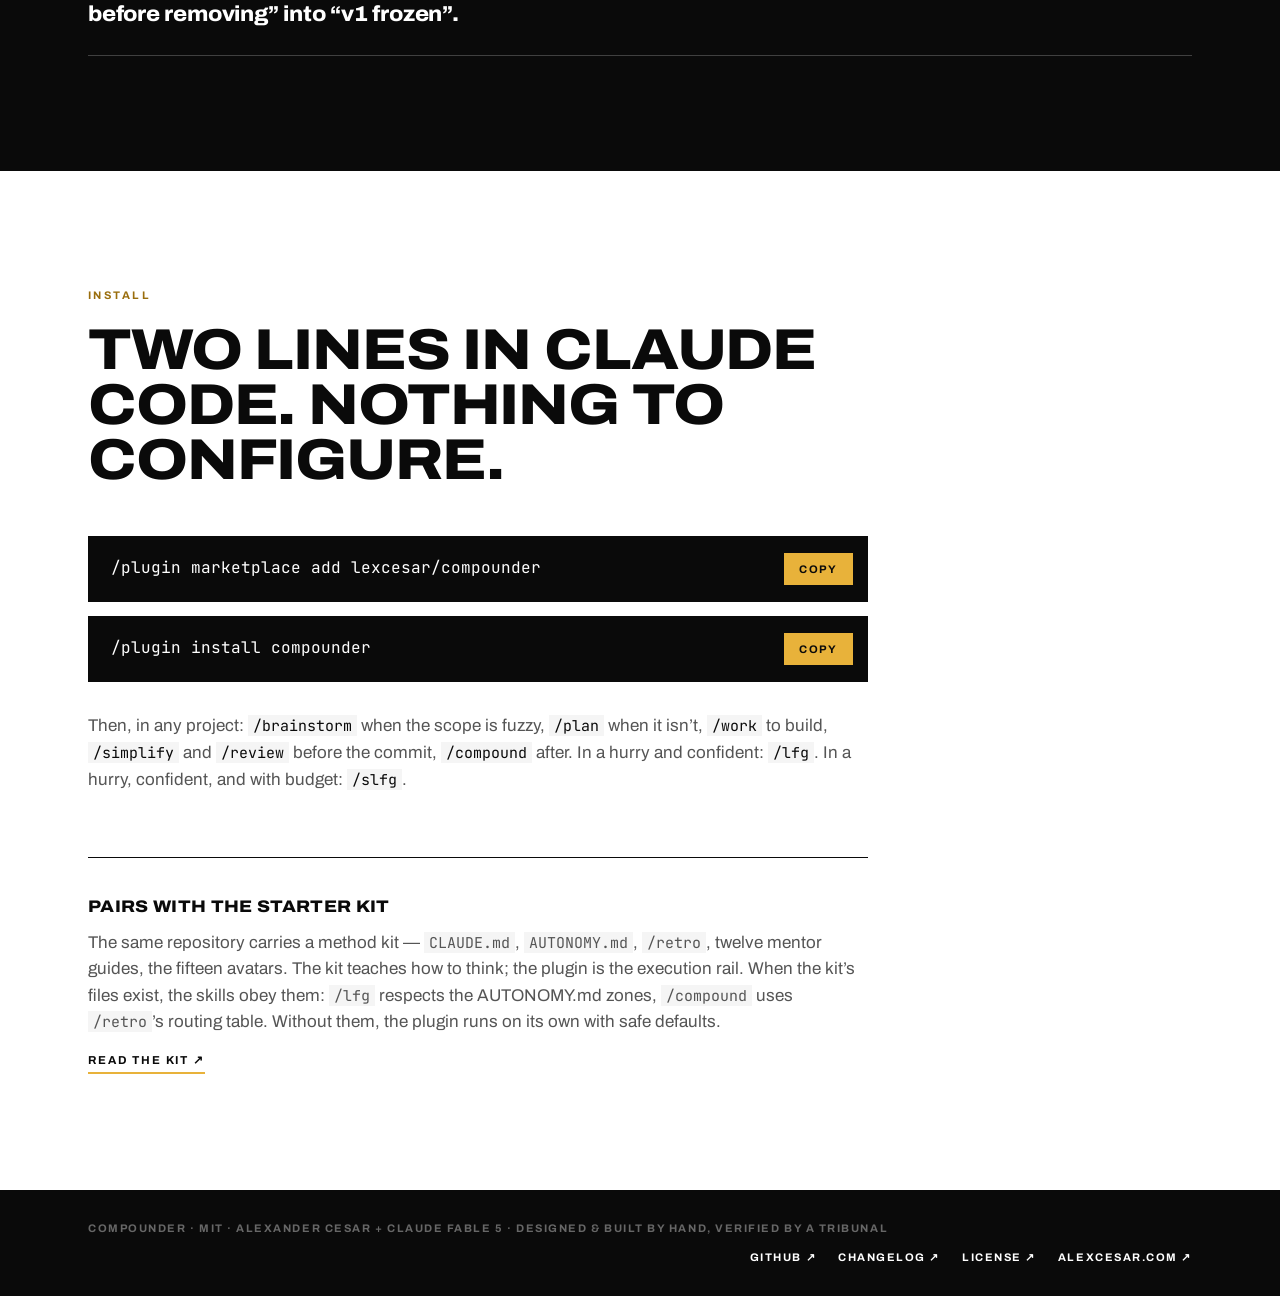
==== commit 89a1af7d: "feat(site): stamp version and counts from the plugin at deploy time The page went stale because its " ====
--- a/site/index.html
+++ b/site/index.html
@@ -29,7 +29,7 @@
 	<div class="nav__inner">
 		<a class="nav__brand" href="#top">
 			<svg class="nav__mark" viewBox="0 0 24 24" aria-hidden="true"><rect x="3" y="3" width="3" height="18"/><rect x="18" y="3" width="3" height="18"/><path d="M8 12h8M13 9l3 3-3 3" fill="none" stroke="currentColor" stroke-width="2" stroke-linecap="round" stroke-linejoin="round"/></svg>
-			compounder<span class="nav__version">v2.6.0</span>
+			compounder<span class="nav__version" data-stamp="version">v2.6.0</span>
 		</a>
 		<nav class="nav__links" aria-label="Sections">
 			<a href="#gates">Gates</a>
@@ -110,9 +110,9 @@
 
 <section class="strip">
 	<dl class="stats">
-		<div class="stats__cell"><dt>15</dt><dd>skills, one happy path each</dd></div>
-		<div class="stats__cell"><dt>7</dt><dd>agents, fenced by tools</dd></div>
-		<div class="stats__cell"><dt>75</dt><dd>lines per skill, on average</dd></div>
+		<div class="stats__cell"><dt data-stamp="skills">15</dt><dd>skills, one happy path each</dd></div>
+		<div class="stats__cell"><dt data-stamp="agents">7</dt><dd>agents, fenced by tools</dd></div>
+		<div class="stats__cell"><dt data-stamp="avg-lines">75</dt><dd>lines per skill, on average</dd></div>
 		<div class="stats__cell"><dt>0</dt><dd>config files to write</dd></div>
 	</dl>
 </section>
@@ -324,7 +324,7 @@
 		<p class="section__lede" data-reveal>Same philosophy — each unit of work should make the next one easier. Different engineering underneath, because the original targets the lowest common denominator across platforms and assumes the biggest model is doing the work. Most of the work is done by Sonnet.</p>
 
 		<figure class="diagram diagram--paper" data-anim>
-			<svg class="bars" viewBox="0 0 960 250" role="img" aria-label="Skill length in lines. A compound-engineering skill: 400 to 800 lines. A compounder skill: 75 lines on average, 165 at most. The original learning-capture skill: 727 lines. compounder's /compound: 94 lines.">
+			<svg class="bars" viewBox="0 0 960 250" role="img" aria-label="Skill length in lines. A compound-engineering skill: 400 to 800 lines. A compounder skill: under a hundred on average. The original learning-capture skill: 727 lines. compounder's /compound: 94 lines.">
 				<text class="bars__label" x="0" y="44">A SKILL IN COMPOUND-ENGINEERING</text>
 				<rect class="bars__bar bars__bar--range" x="330" y="30" width="620" height="18" style="--i:0"/>
 				<rect class="bars__bar bars__bar--ink" x="330" y="30" width="310" height="18" style="--i:0"/>
@@ -332,7 +332,7 @@
 
 				<text class="bars__label" x="0" y="106">A SKILL IN COMPOUNDER</text>
 				<rect class="bars__bar bars__bar--gold" x="330" y="92" width="58" height="18" style="--i:1"/>
-				<text class="bars__value" x="397" y="106">75 LINES ON AVERAGE · 165 AT MOST</text>
+				<text class="bars__value" x="397" y="106"><tspan data-stamp="avg-lines">75</tspan> LINES ON AVERAGE · <tspan data-stamp="max-lines">165</tspan> AT MOST</text>
 
 				<text class="bars__label" x="0" y="176">CE-COMPOUND · LEARNING CAPTURE</text>
 				<rect class="bars__bar bars__bar--ink" x="330" y="162" width="563" height="18" style="--i:2"/>
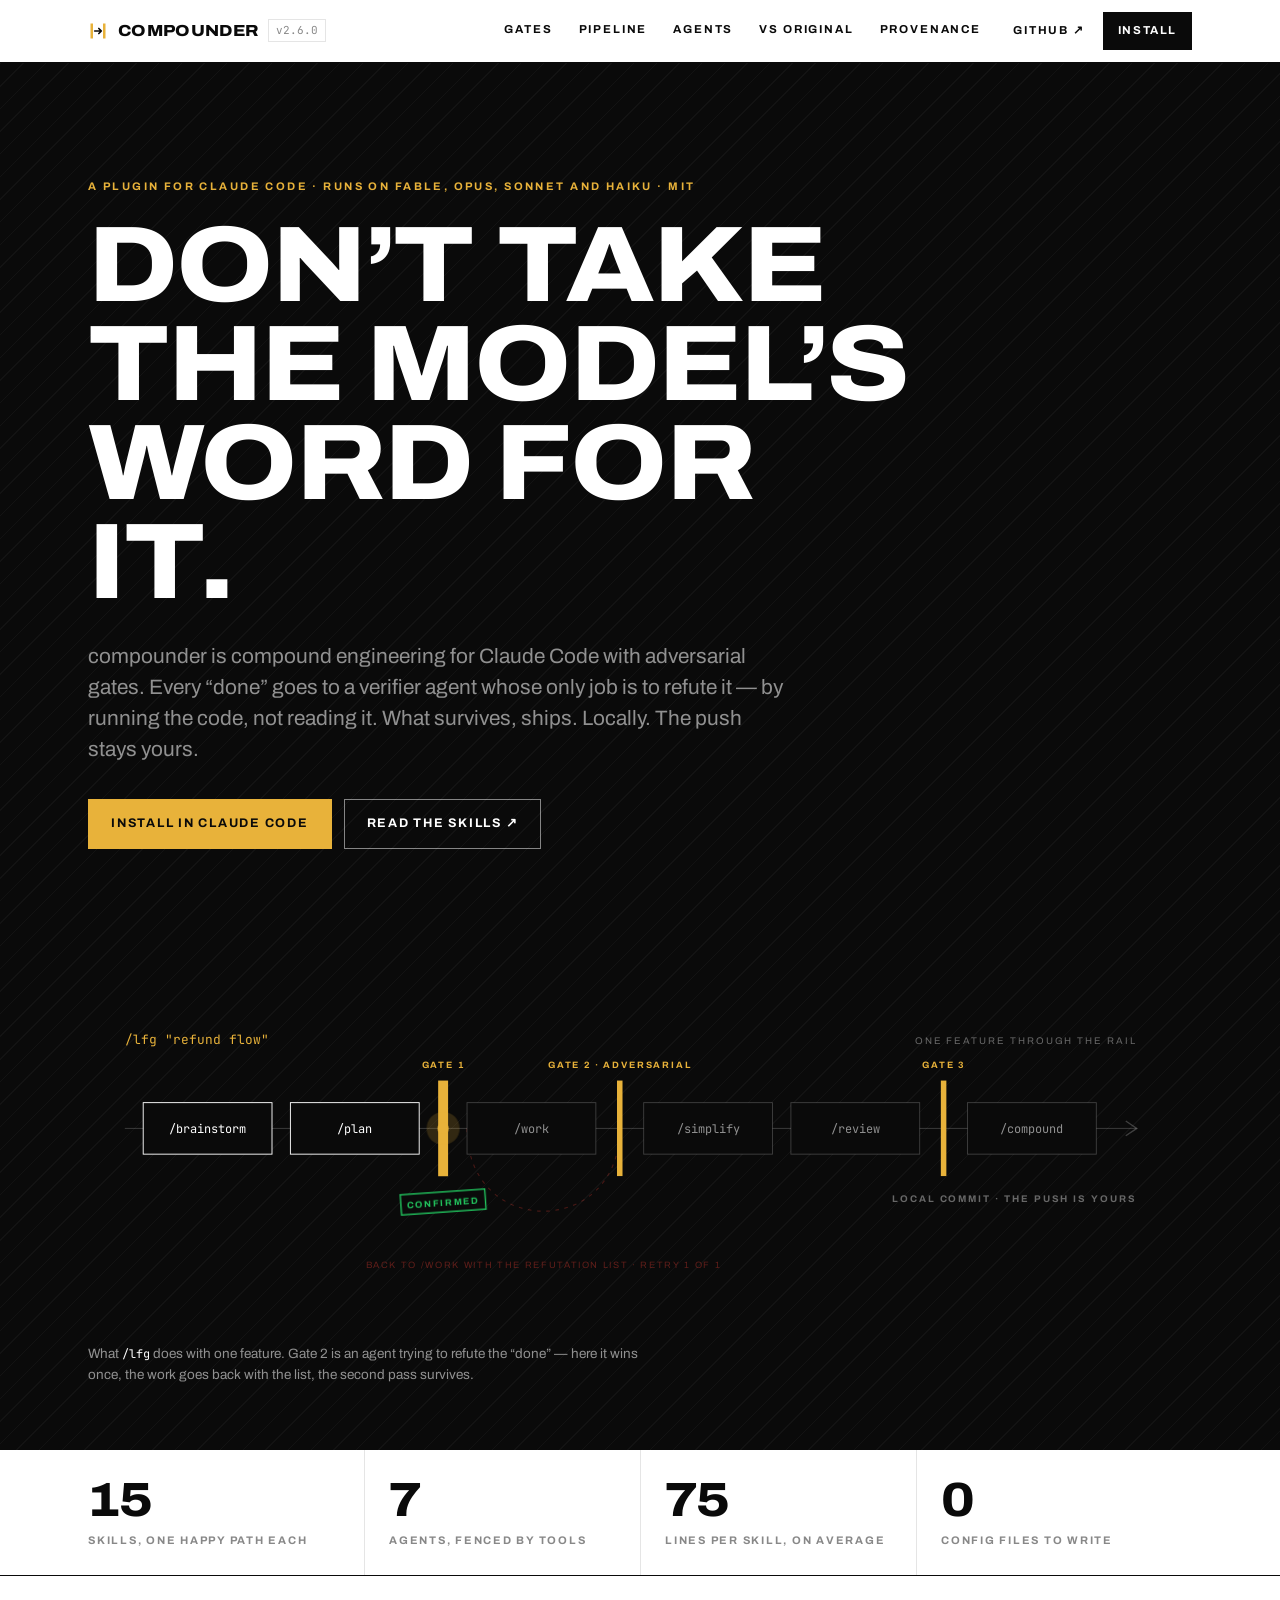
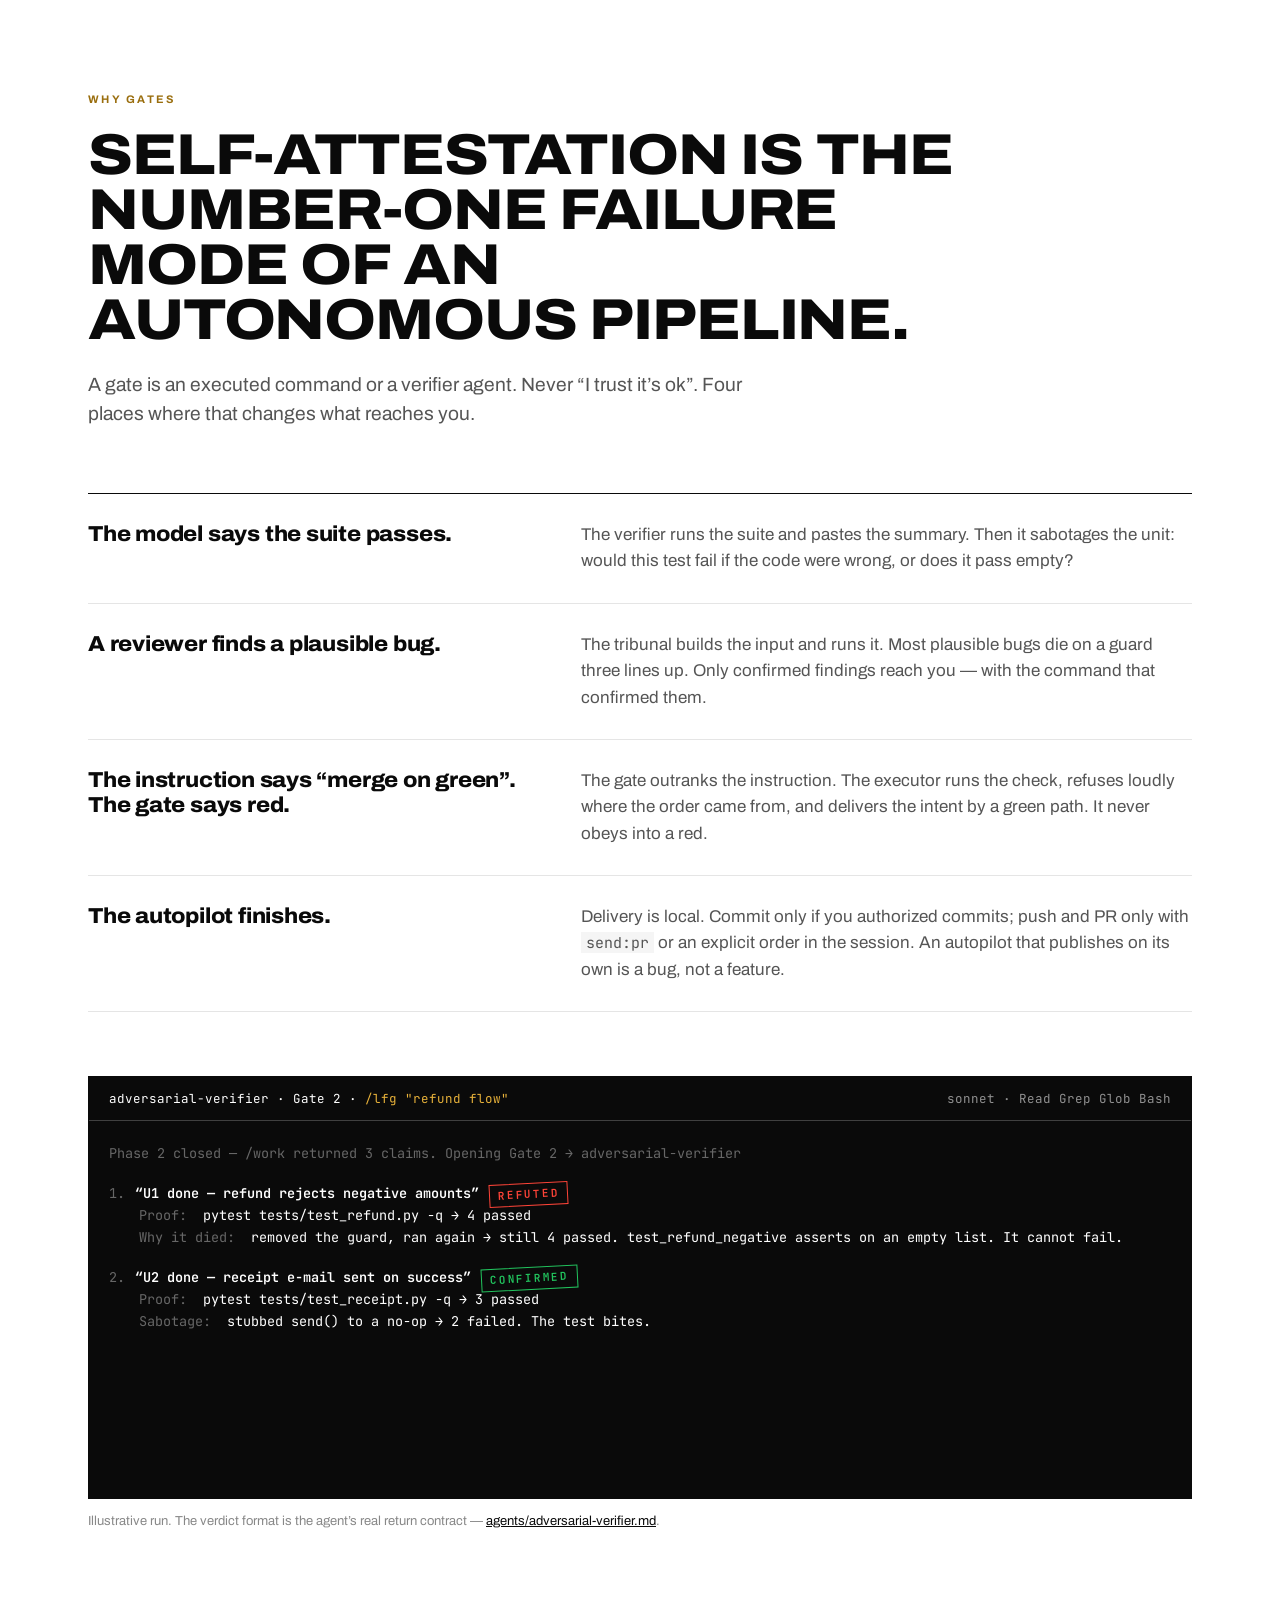
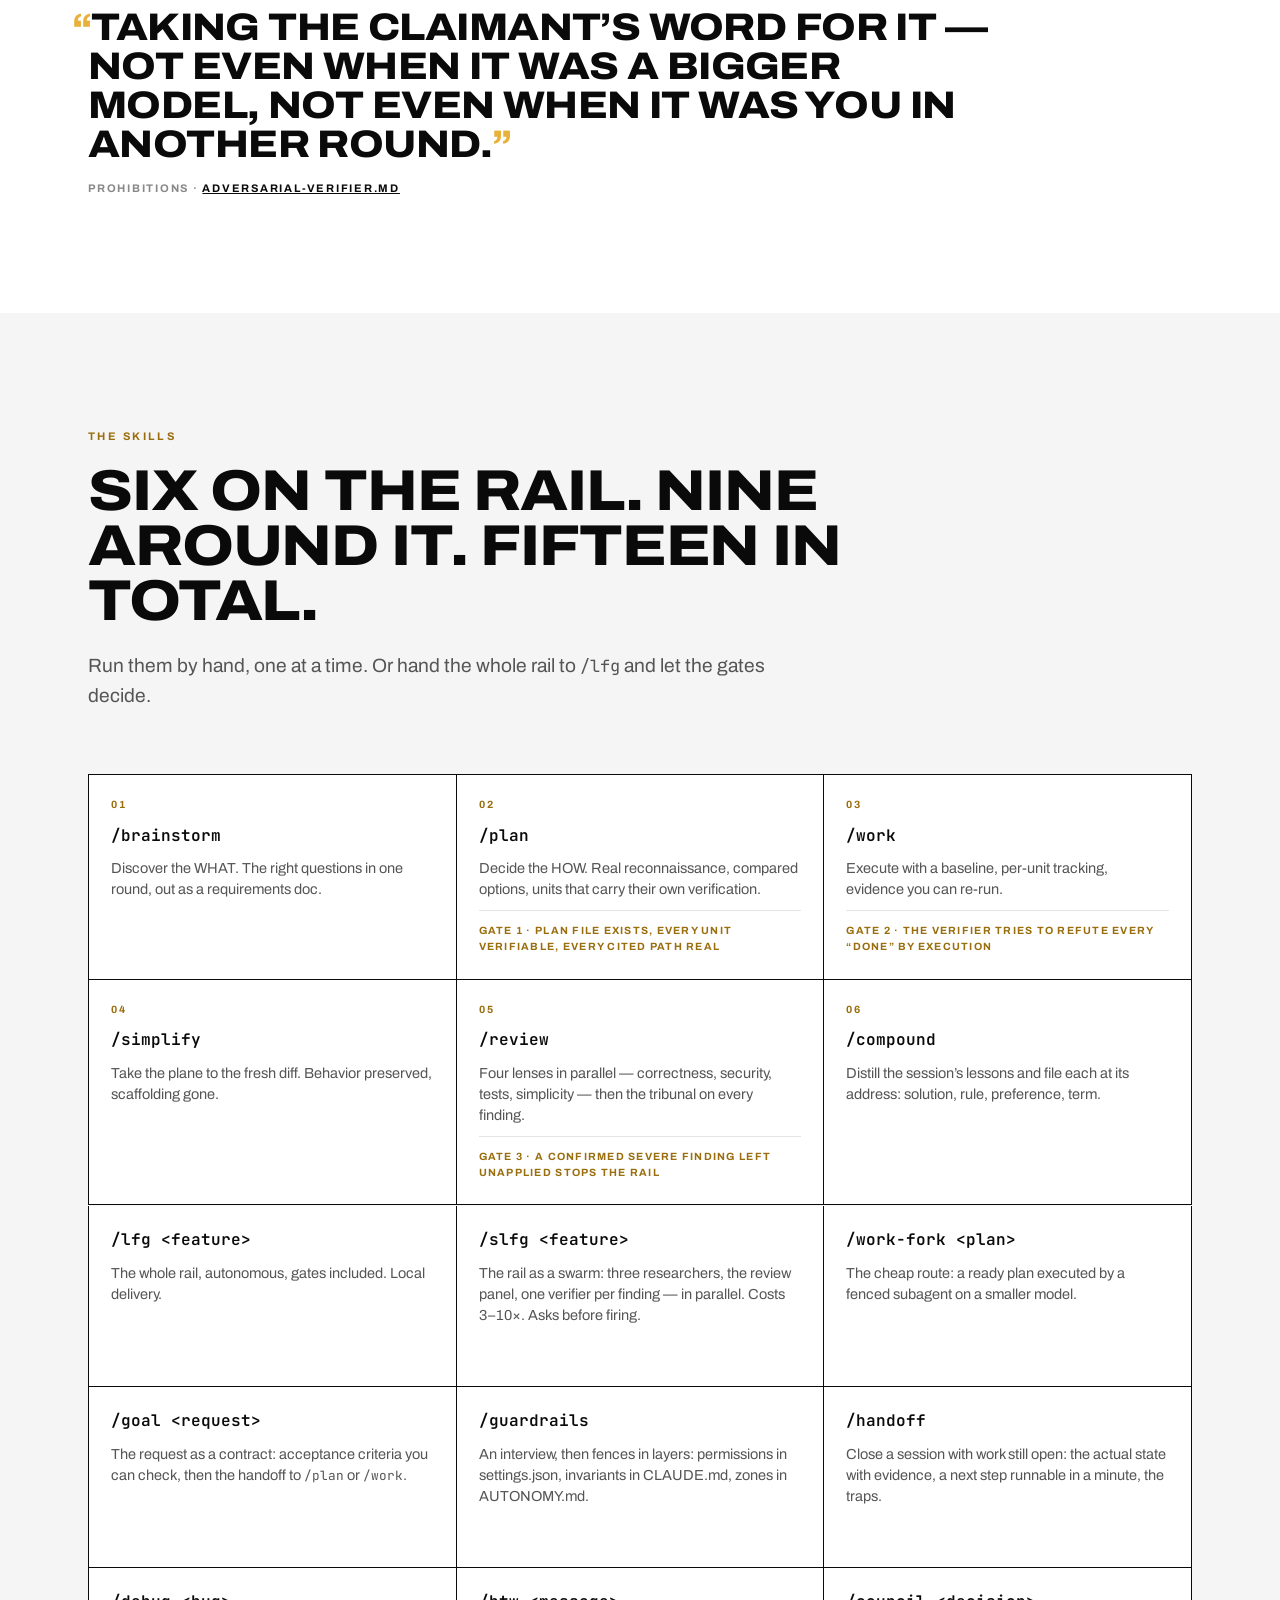
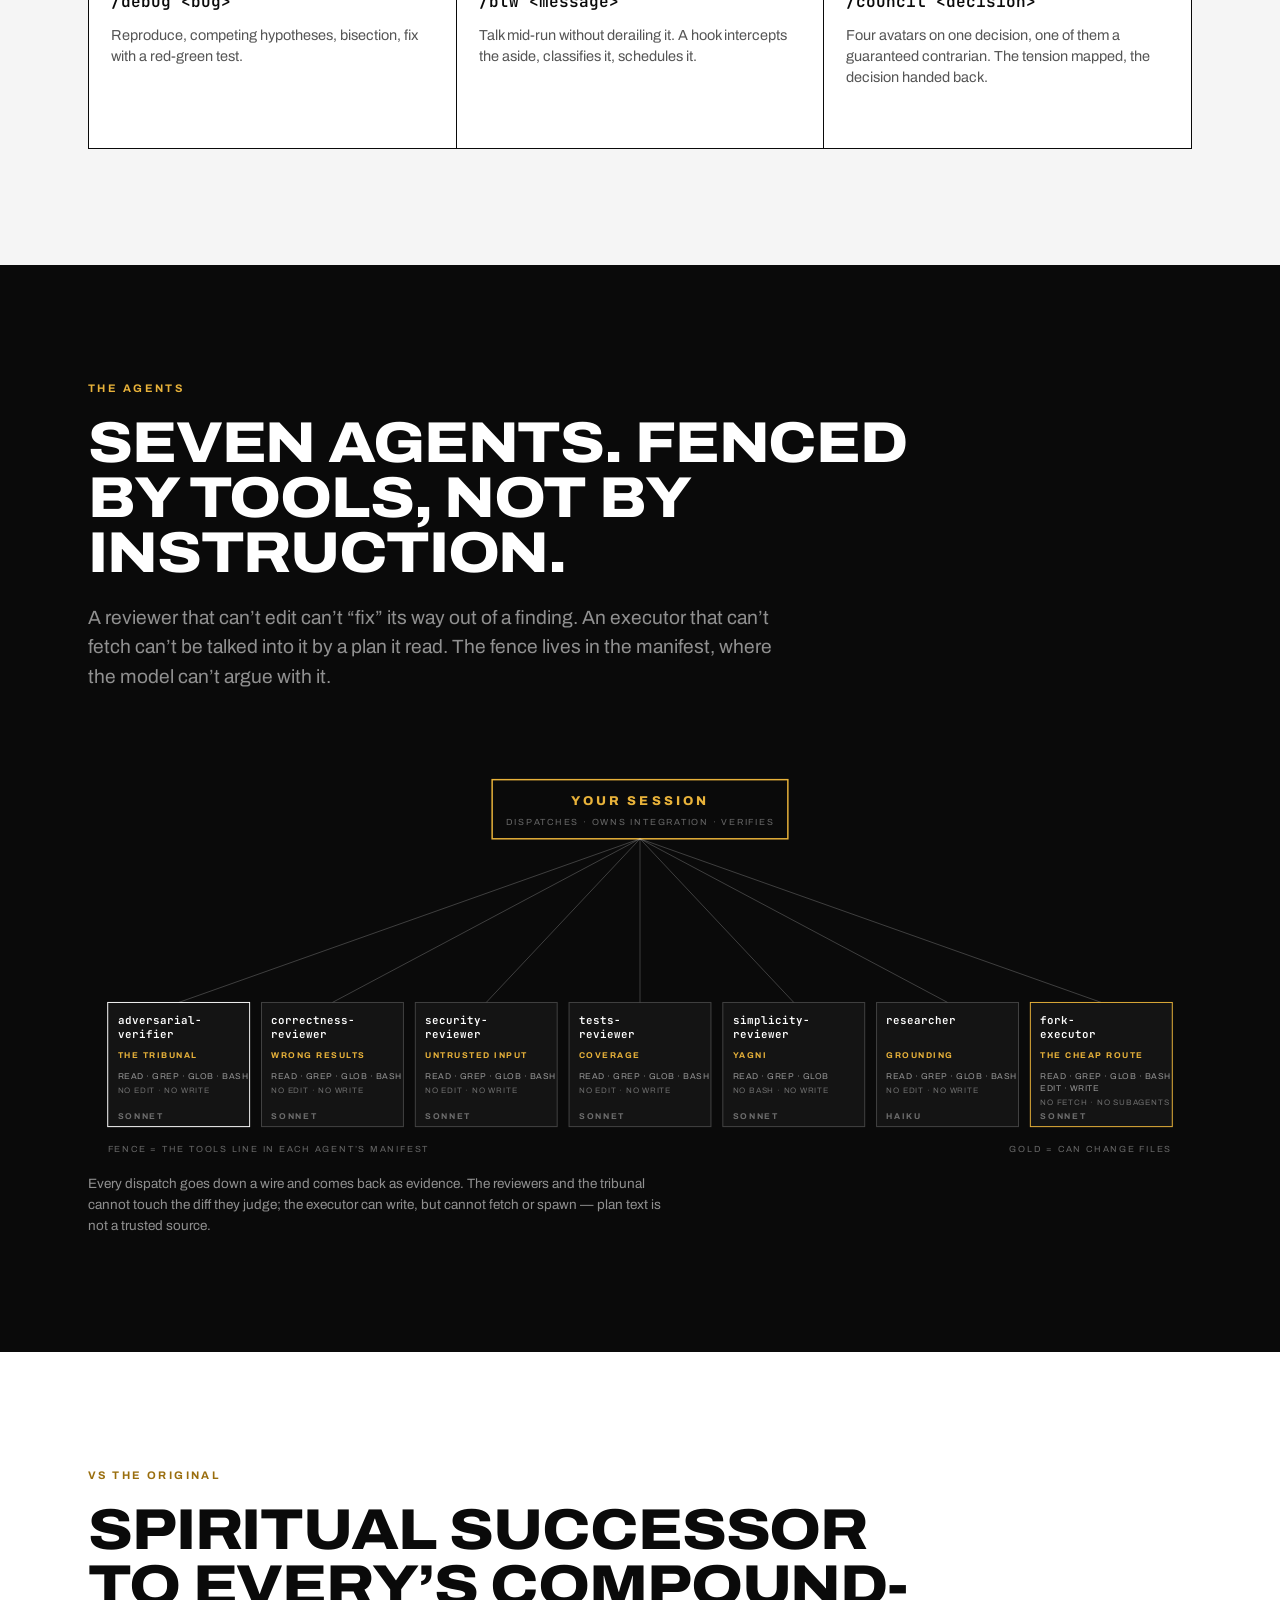
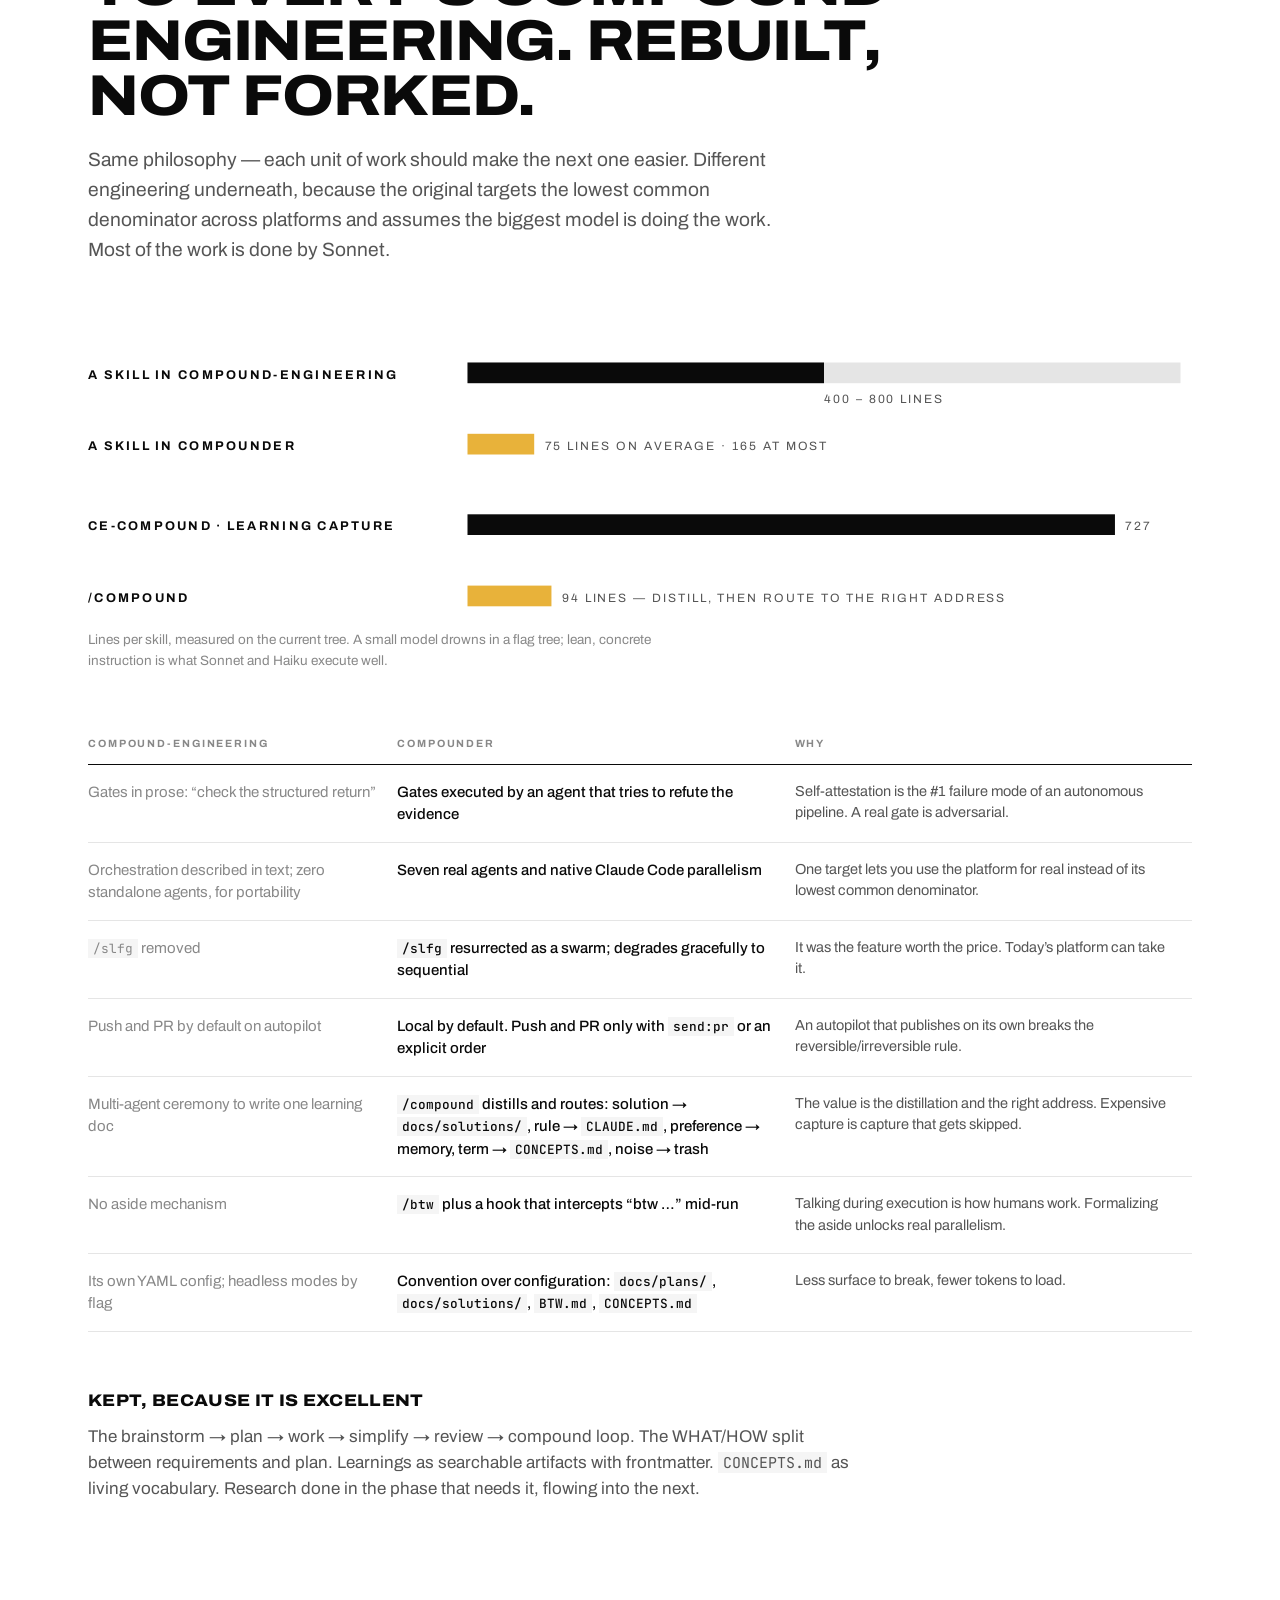
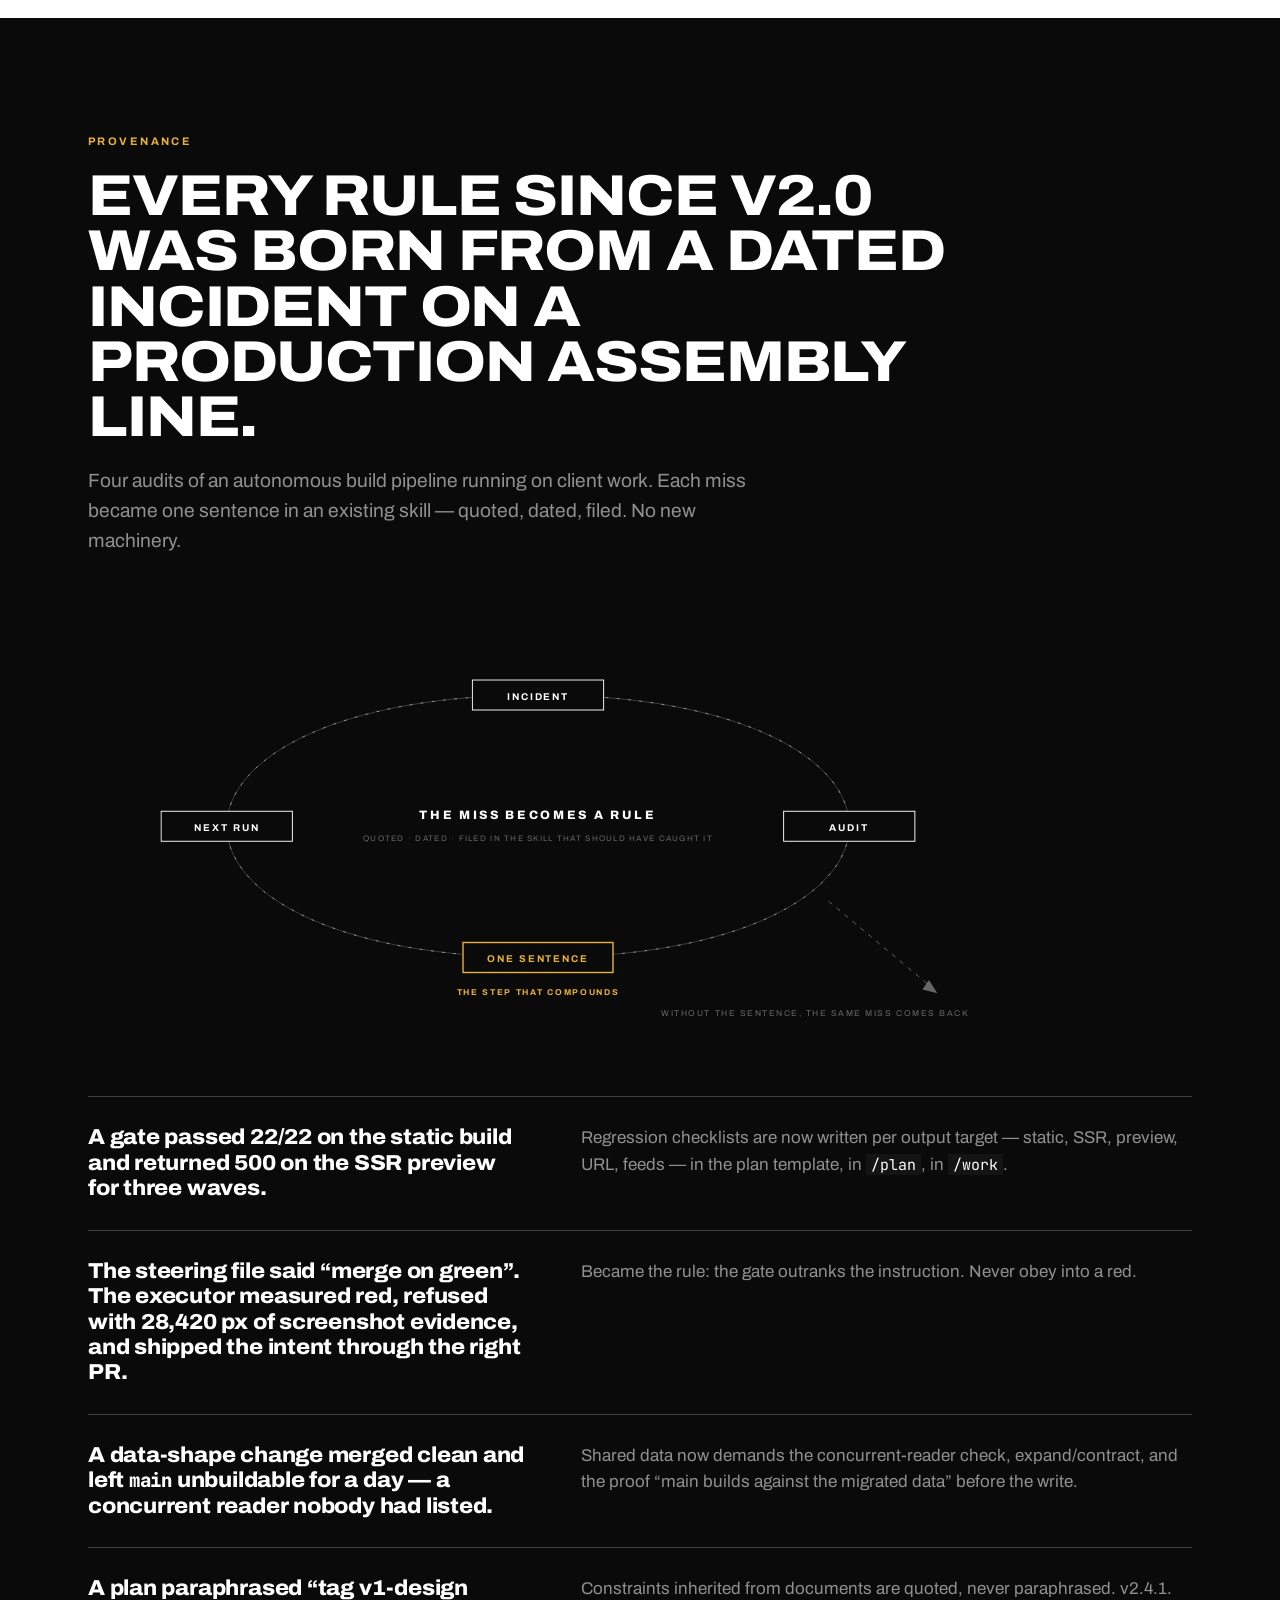
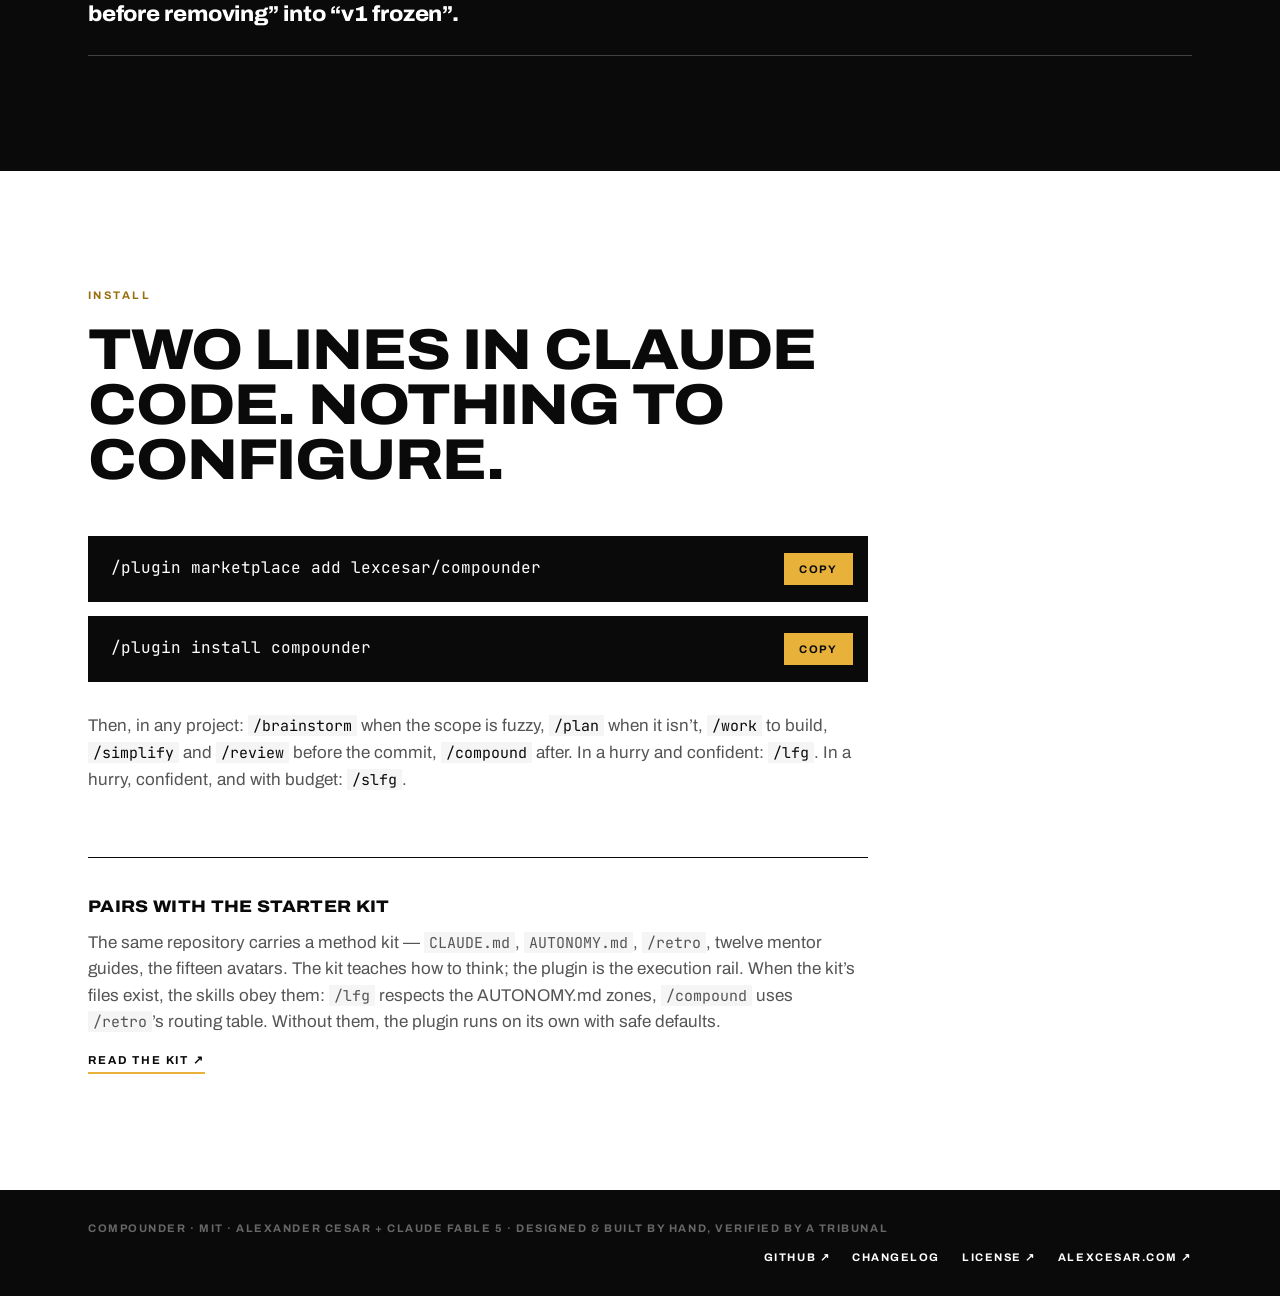
==== commit 76fc9f17: "feat(site): /changelog/ page; the footer link points to it instead of the commit list" ====
--- a/site/index.html
+++ b/site/index.html
@@ -478,7 +478,7 @@
 		<p class="footer__line">compounder · MIT · Alexander Cesar + Claude Fable 5 · designed &amp; built by hand, verified by a tribunal</p>
 		<nav class="footer__links" aria-label="Footer">
 			<a href="https://github.com/lexcesar/compounder">GitHub ↗</a>
-			<a href="https://github.com/lexcesar/compounder/commits/main">Changelog ↗</a>
+			<a href="changelog/">Changelog</a>
 			<a href="https://github.com/lexcesar/compounder/blob/main/LICENSE">License ↗</a>
 			<a href="https://alexcesar.com">alexcesar.com ↗</a>
 		</nav>
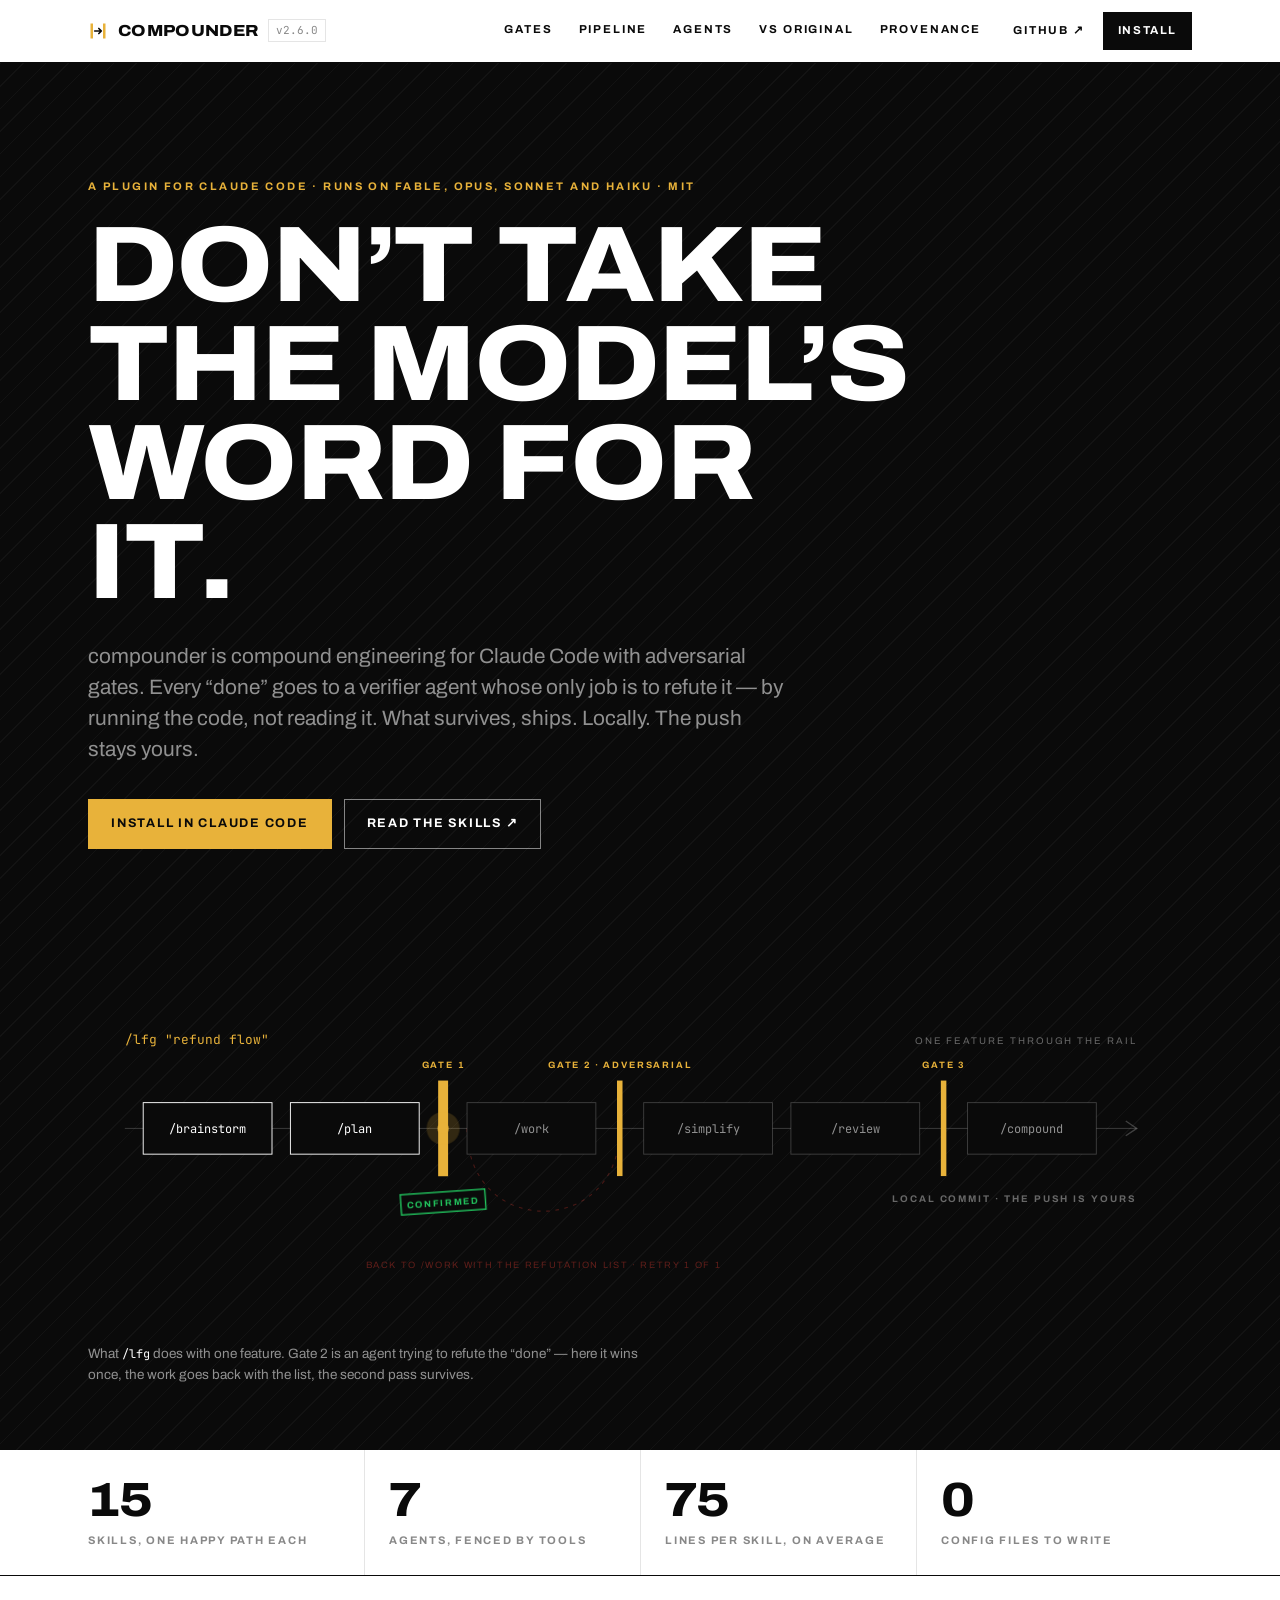
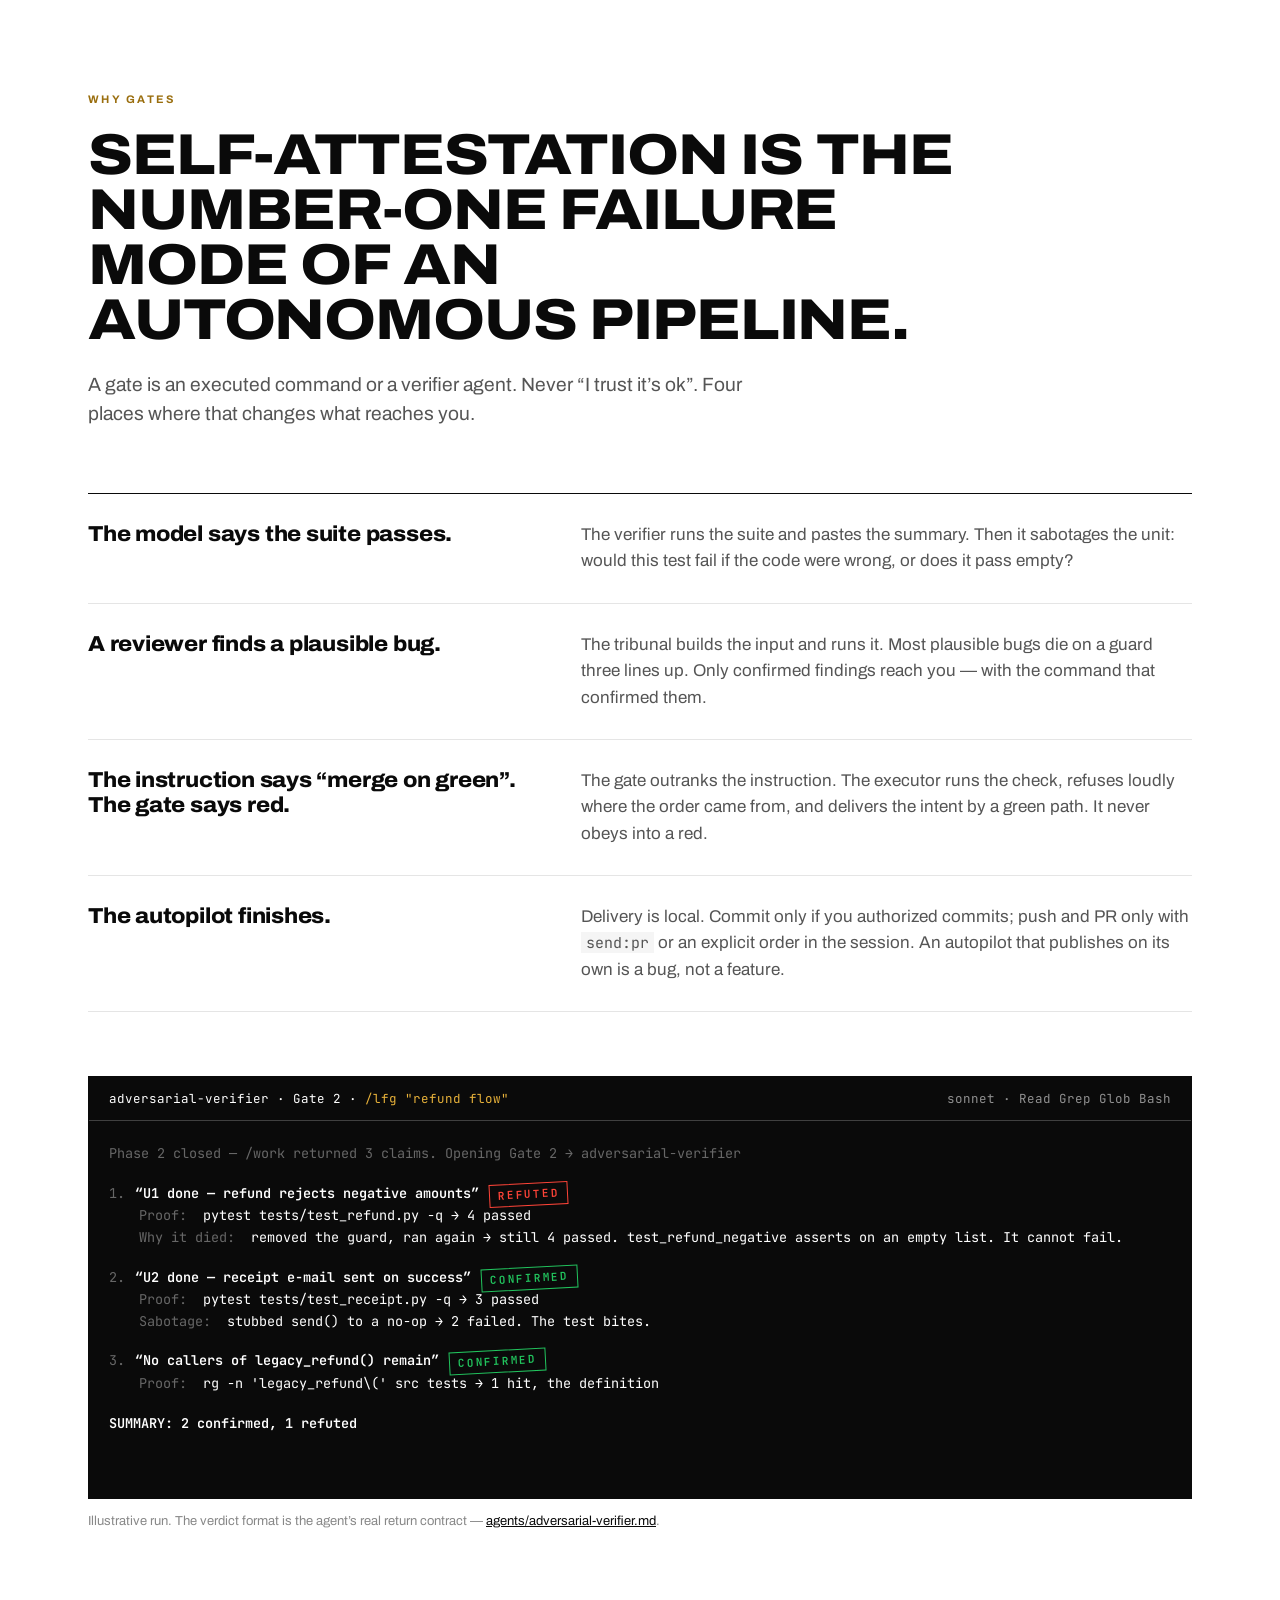
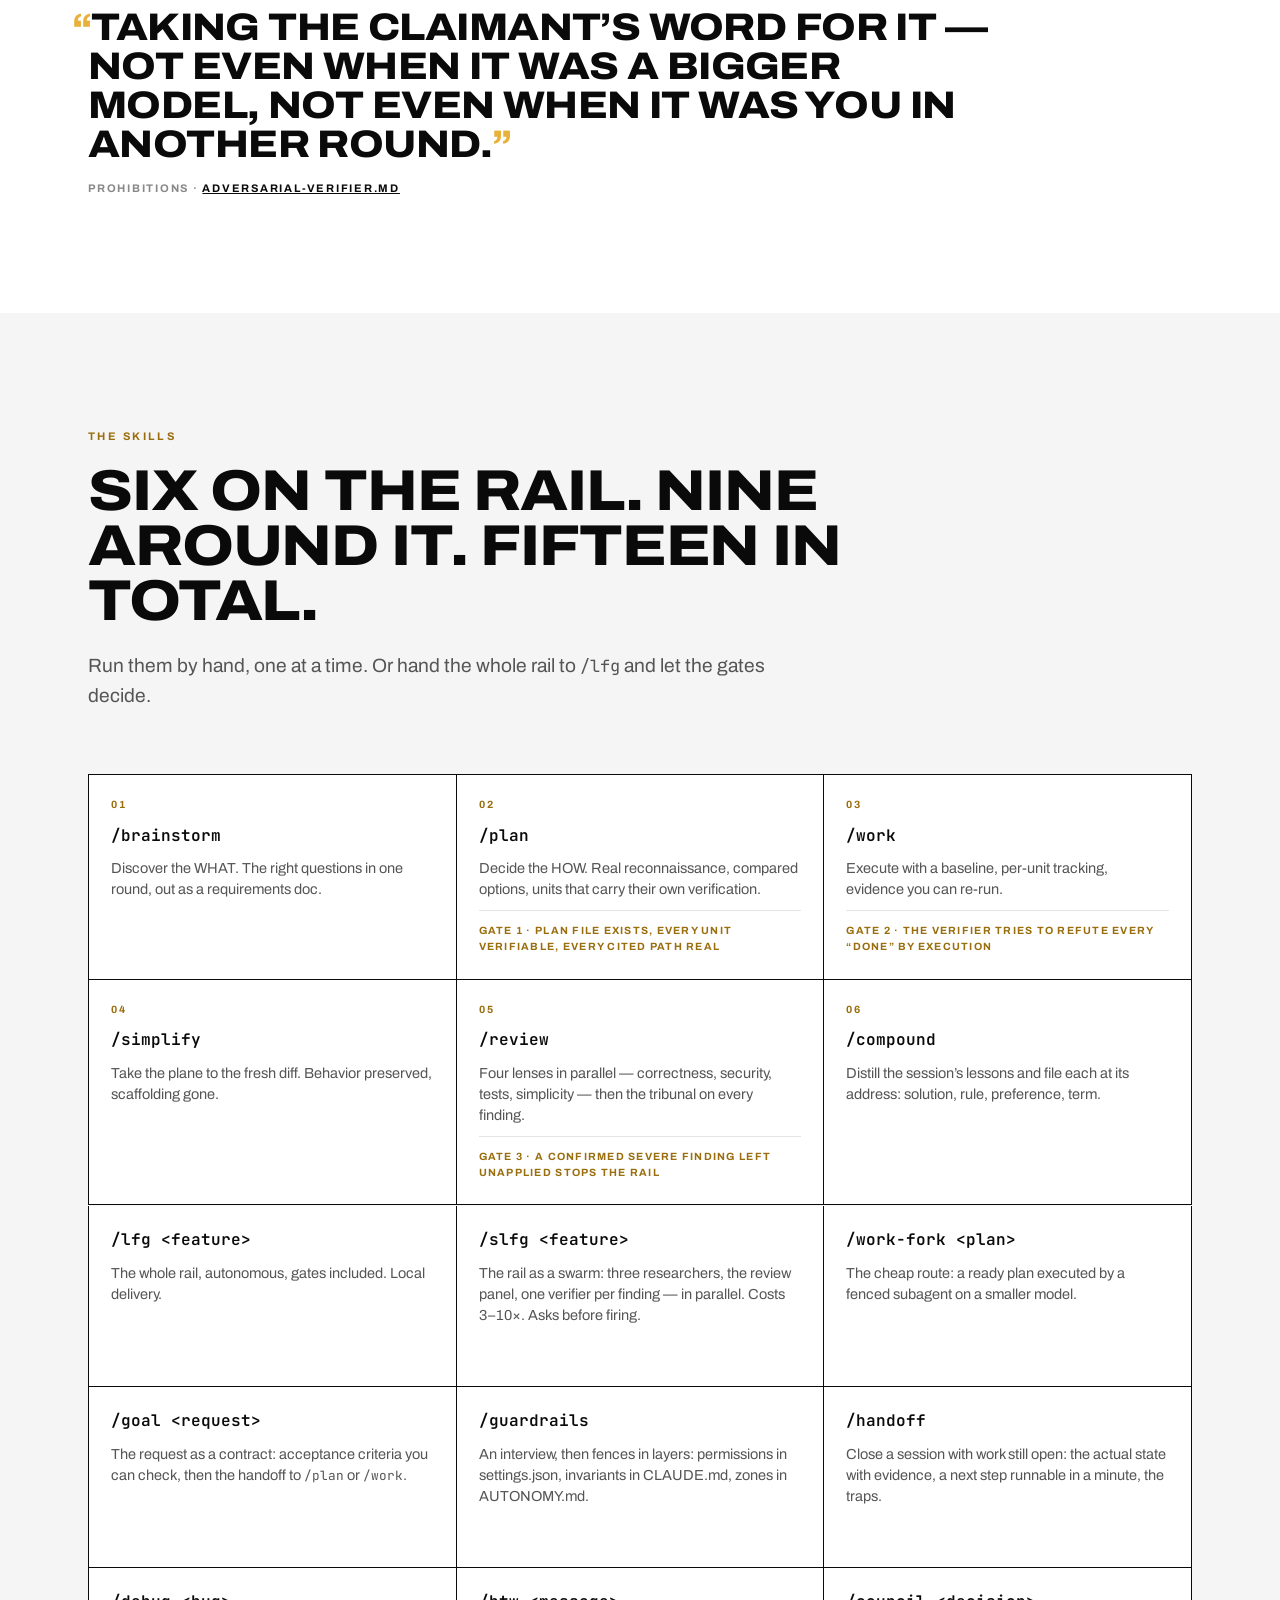
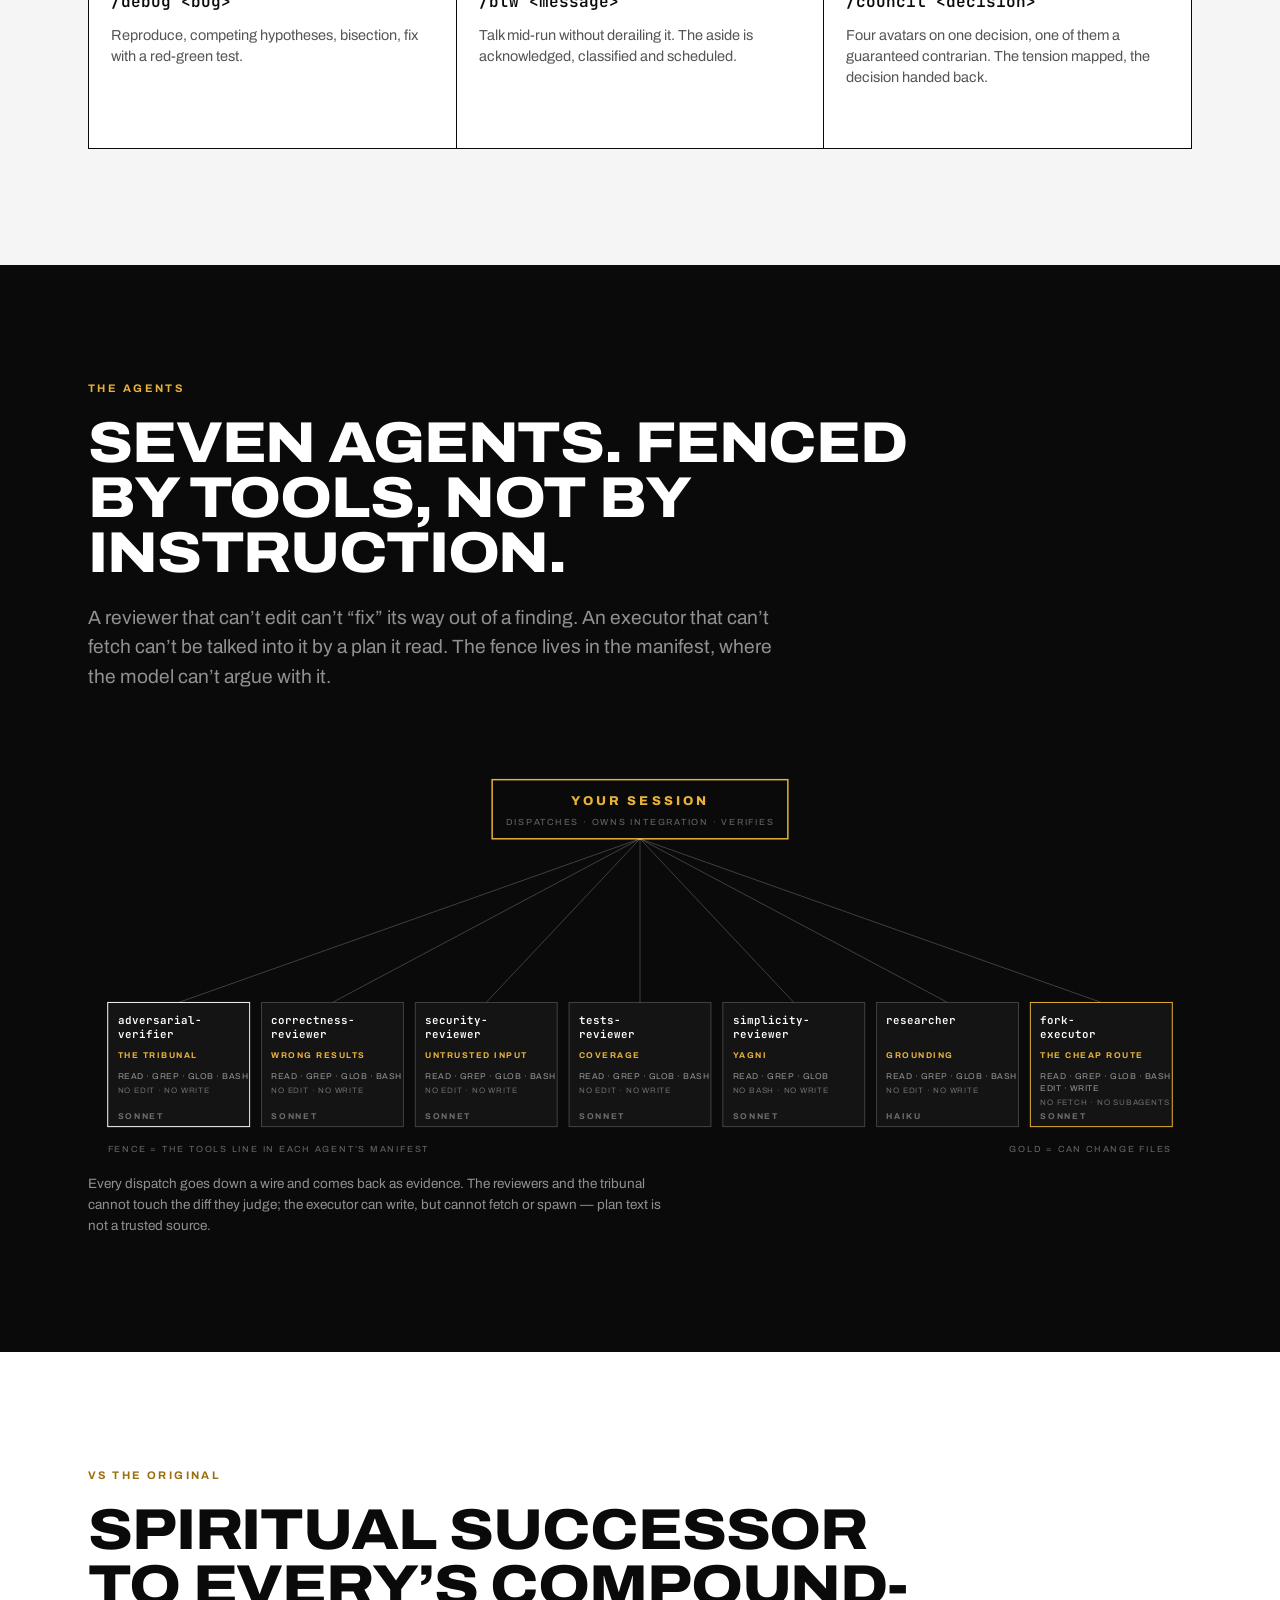
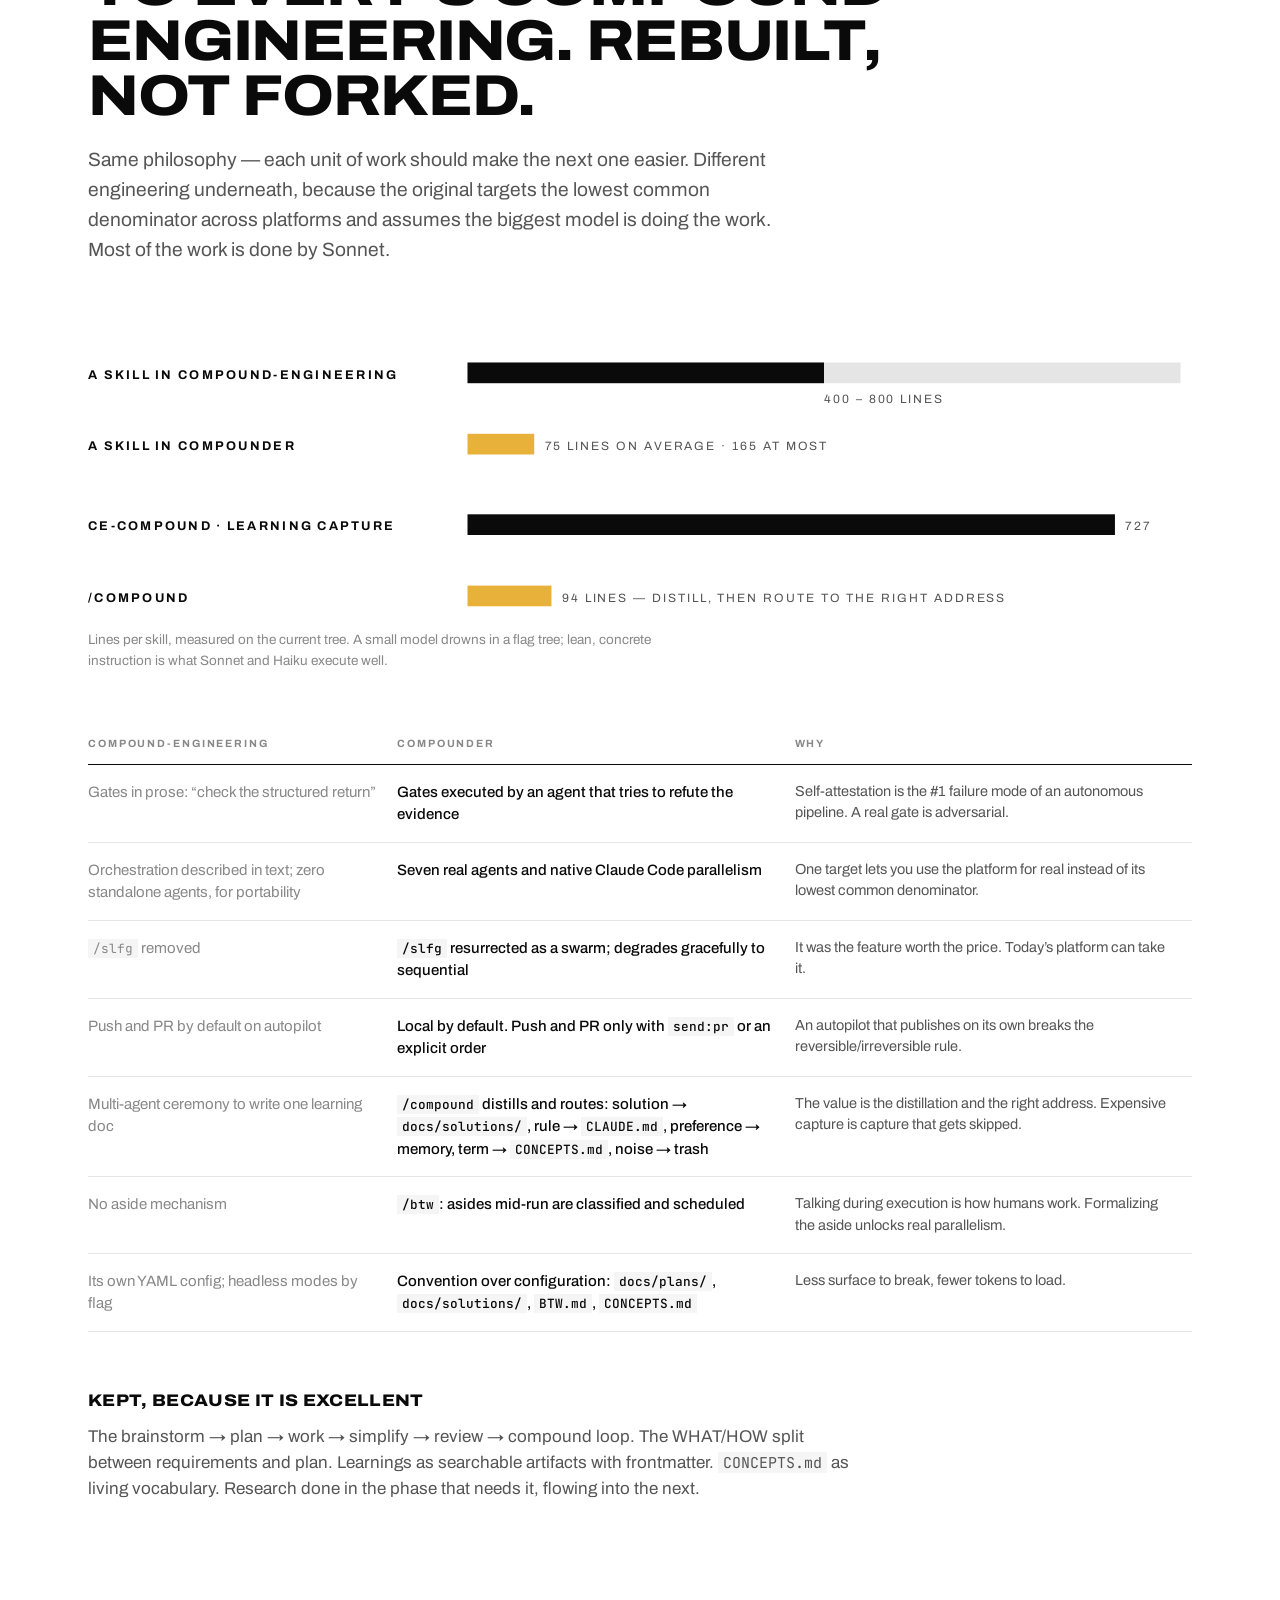
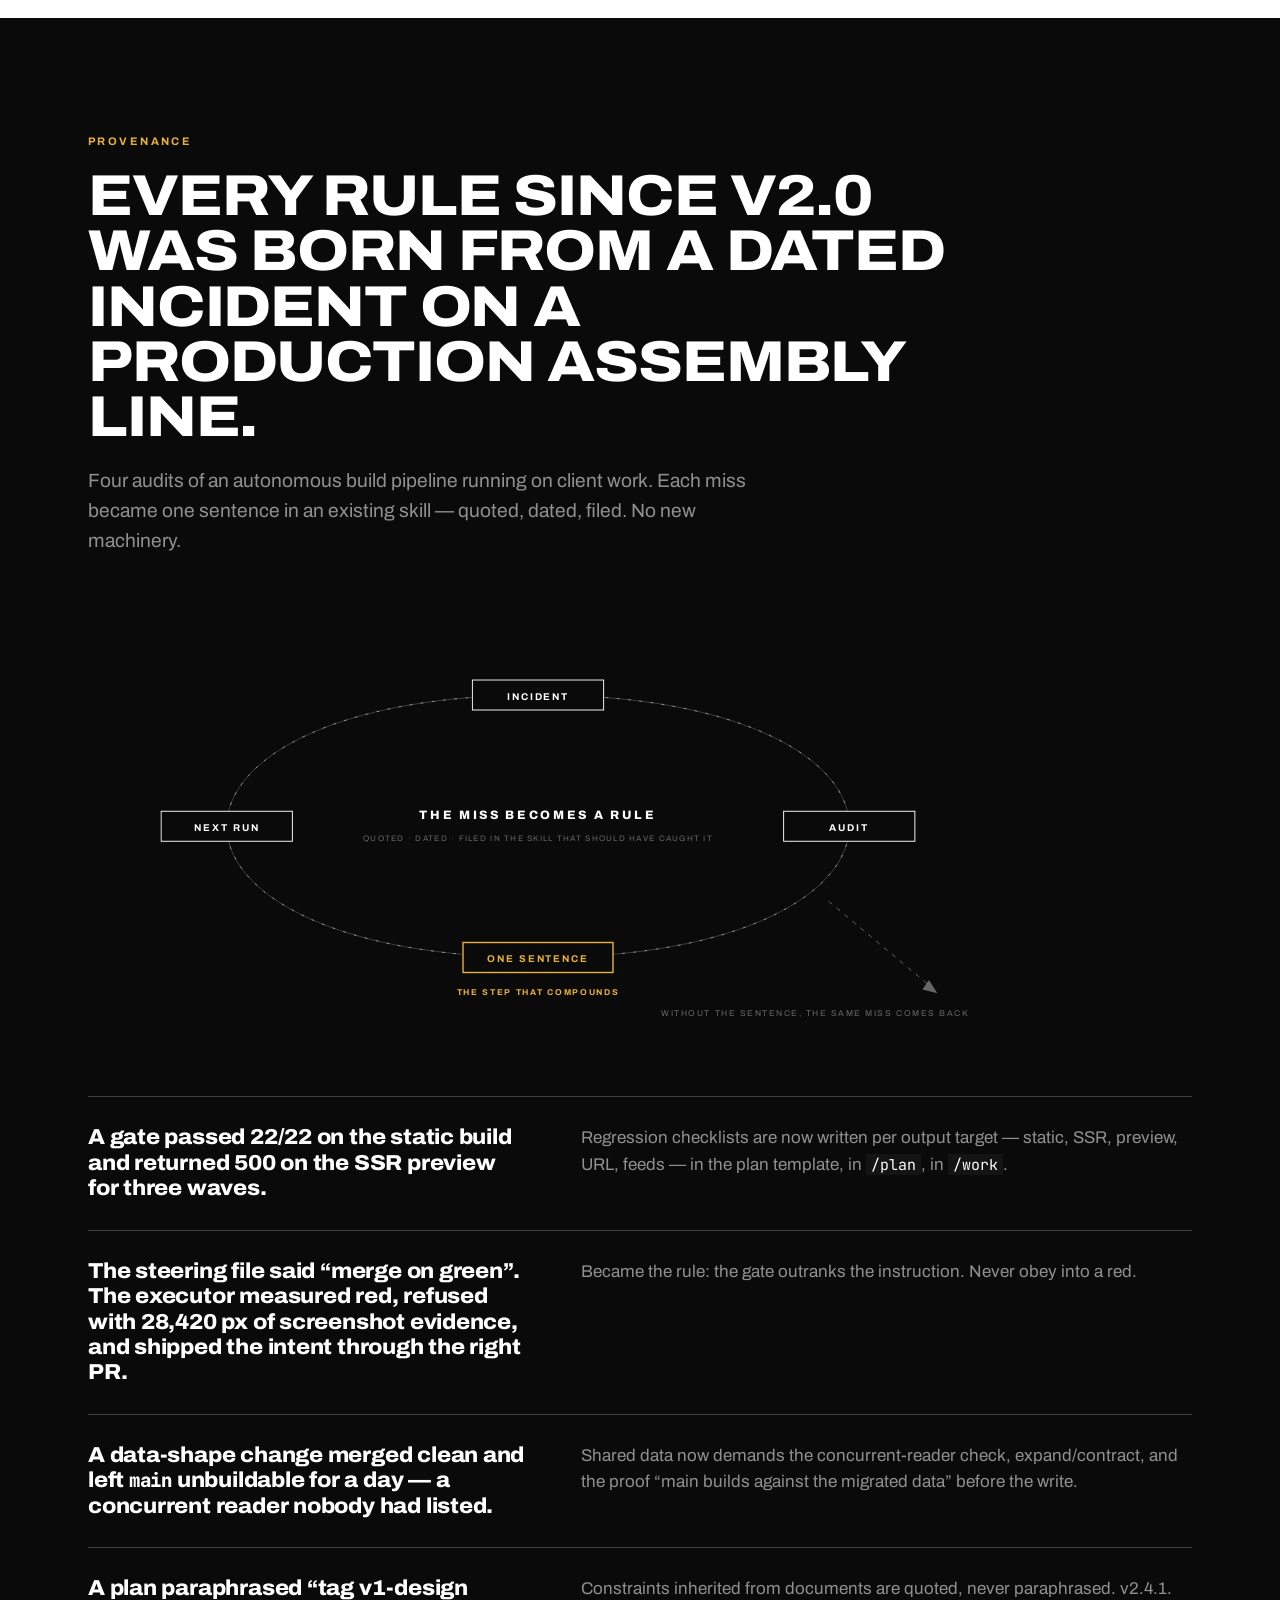
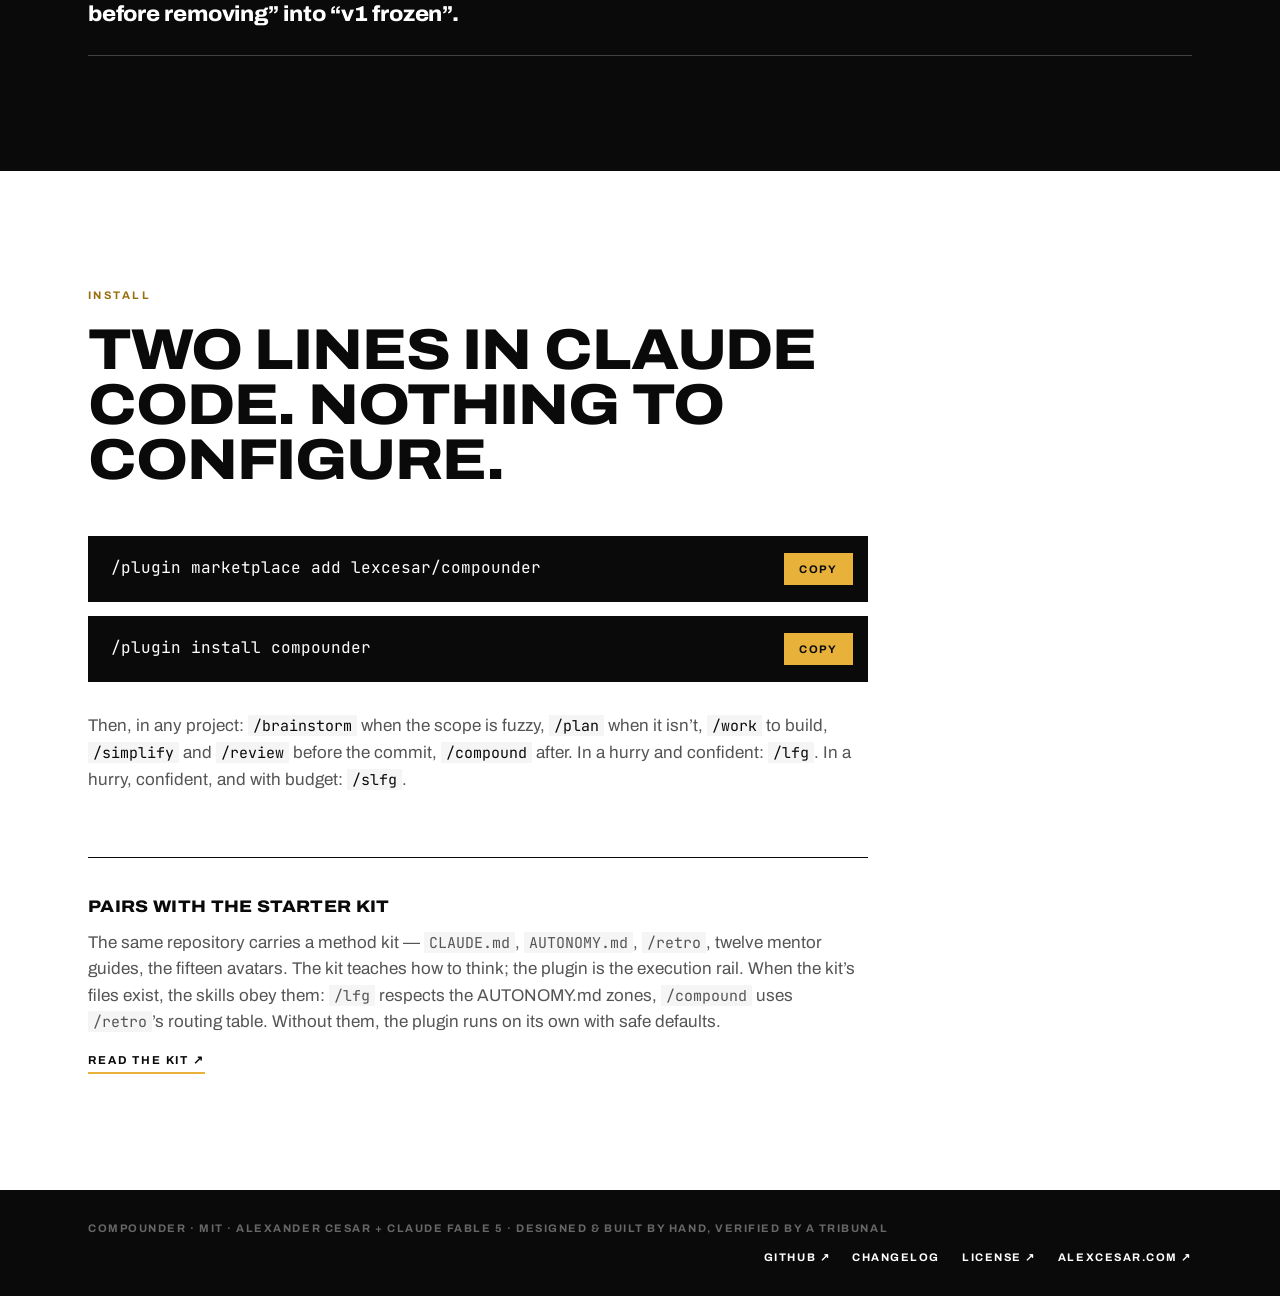
==== commit bd9107cd: "chore(compounder): 2.7.5 — version, changelog, release notes and site copy without the btw hook" ====
--- a/site/index.html
+++ b/site/index.html
@@ -200,7 +200,7 @@
 			<li class="grid__cell"><code class="grid__cmd">/guardrails</code><p class="grid__role">An interview, then fences in layers: permissions in settings.json, invariants in CLAUDE.md, zones in AUTONOMY.md.</p></li>
 			<li class="grid__cell"><code class="grid__cmd">/handoff</code><p class="grid__role">Close a session with work still open: the actual state with evidence, a next step runnable in a minute, the traps.</p></li>
 			<li class="grid__cell"><code class="grid__cmd">/debug &lt;bug&gt;</code><p class="grid__role">Reproduce, competing hypotheses, bisection, fix with a red-green test.</p></li>
-			<li class="grid__cell"><code class="grid__cmd">/btw &lt;message&gt;</code><p class="grid__role">Talk mid-run without derailing it. A hook intercepts the aside, classifies it, schedules it.</p></li>
+			<li class="grid__cell"><code class="grid__cmd">/btw &lt;message&gt;</code><p class="grid__role">Talk mid-run without derailing it. The aside is acknowledged, classified and scheduled.</p></li>
 			<li class="grid__cell"><code class="grid__cmd">/council &lt;decision&gt;</code><p class="grid__role">Four avatars on one decision, one of them a guaranteed contrarian. The tension mapped, the decision handed back.</p></li>
 		</ul>
 	</div>
@@ -378,7 +378,7 @@
 					</tr>
 					<tr>
 						<td>No aside mechanism</td>
-						<td><code>/btw</code> plus a hook that intercepts “btw …” mid-run</td>
+						<td><code>/btw</code>: asides mid-run are classified and scheduled</td>
 						<td>Talking during execution is how humans work. Formalizing the aside unlocks real parallelism.</td>
 					</tr>
 					<tr>
